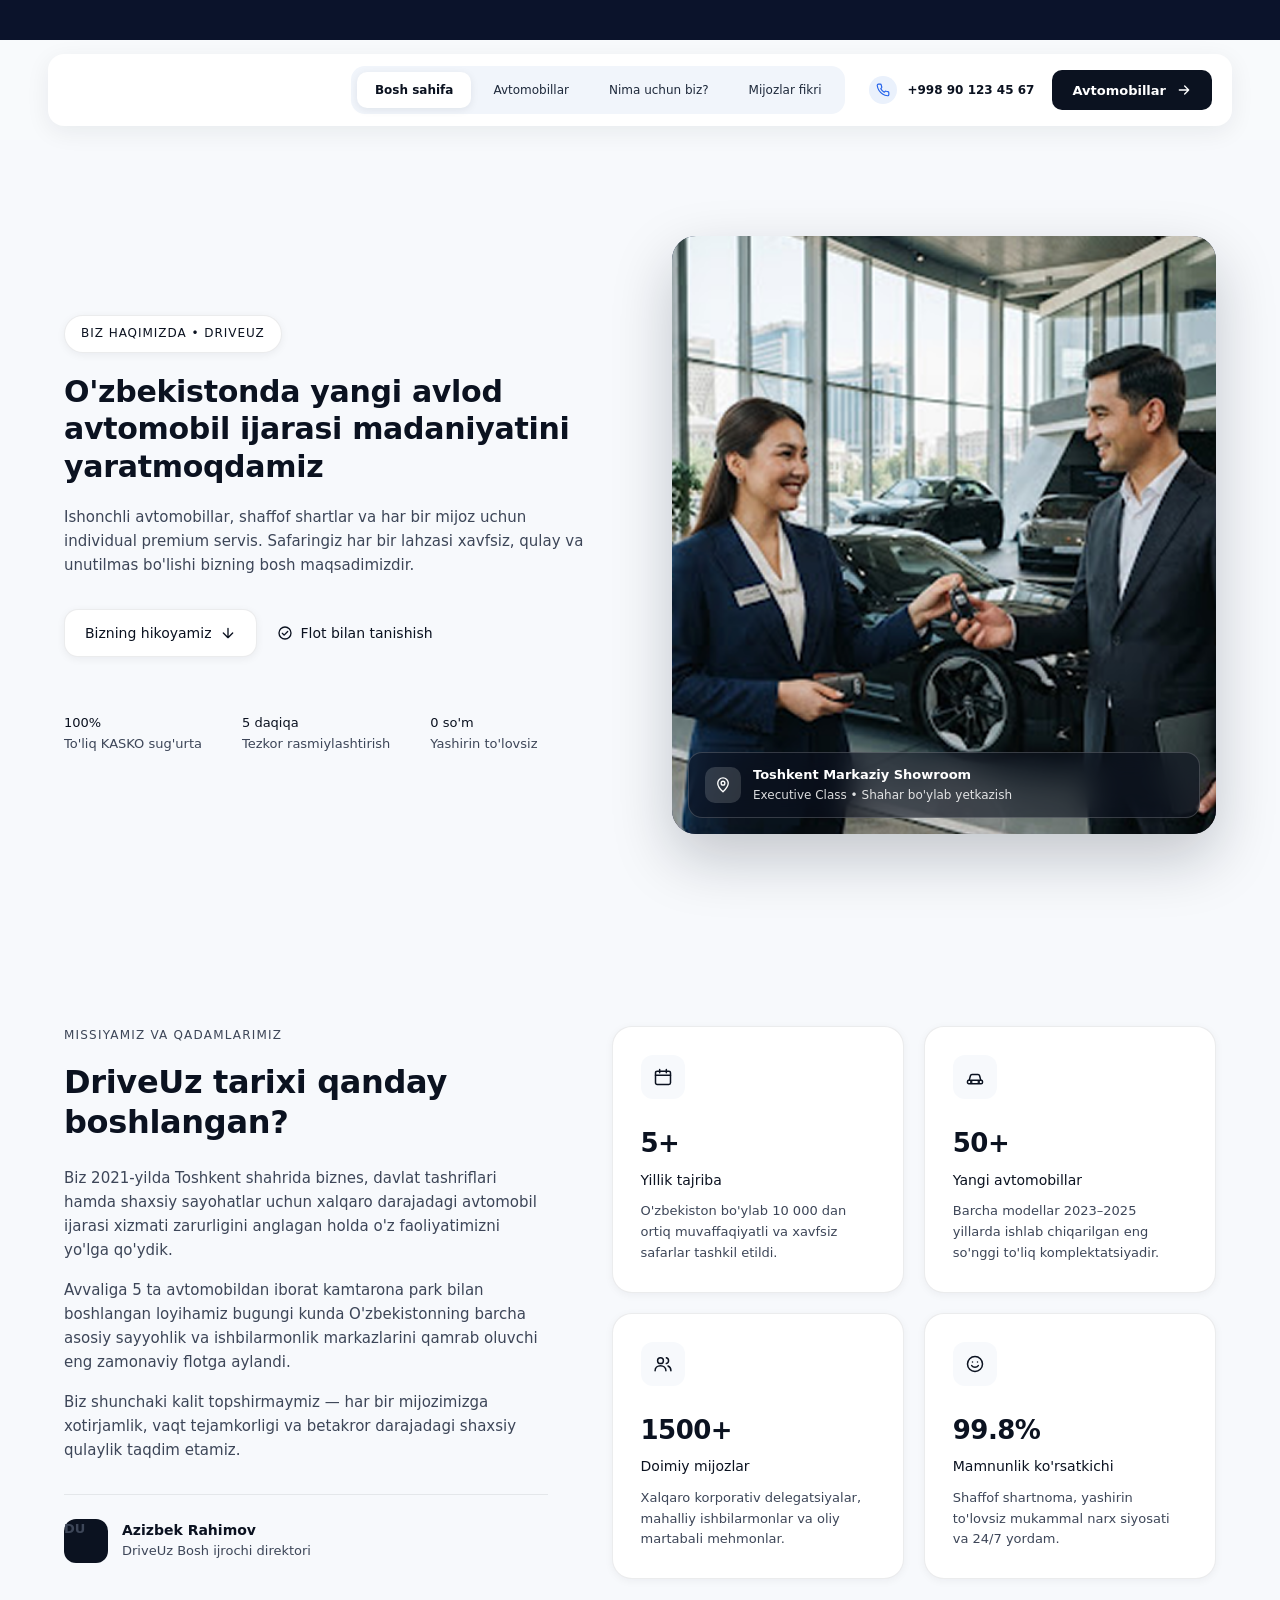
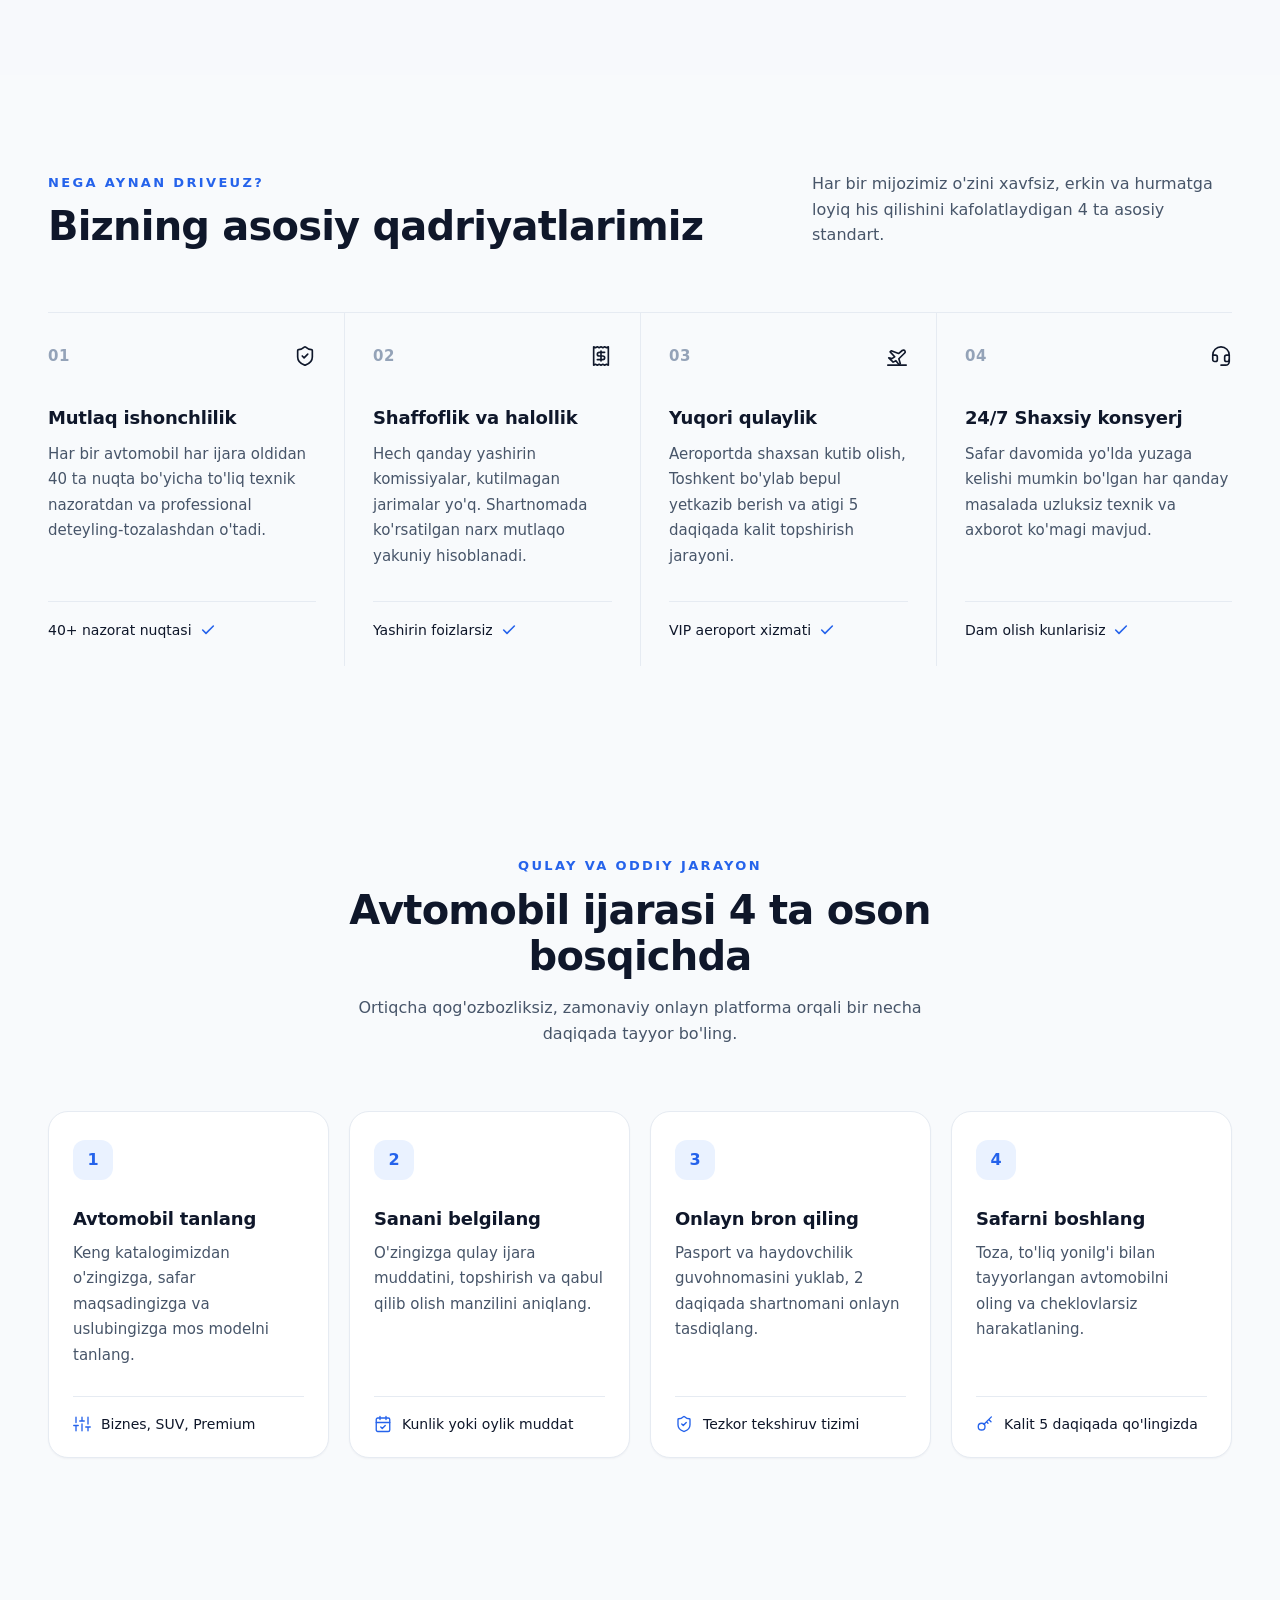
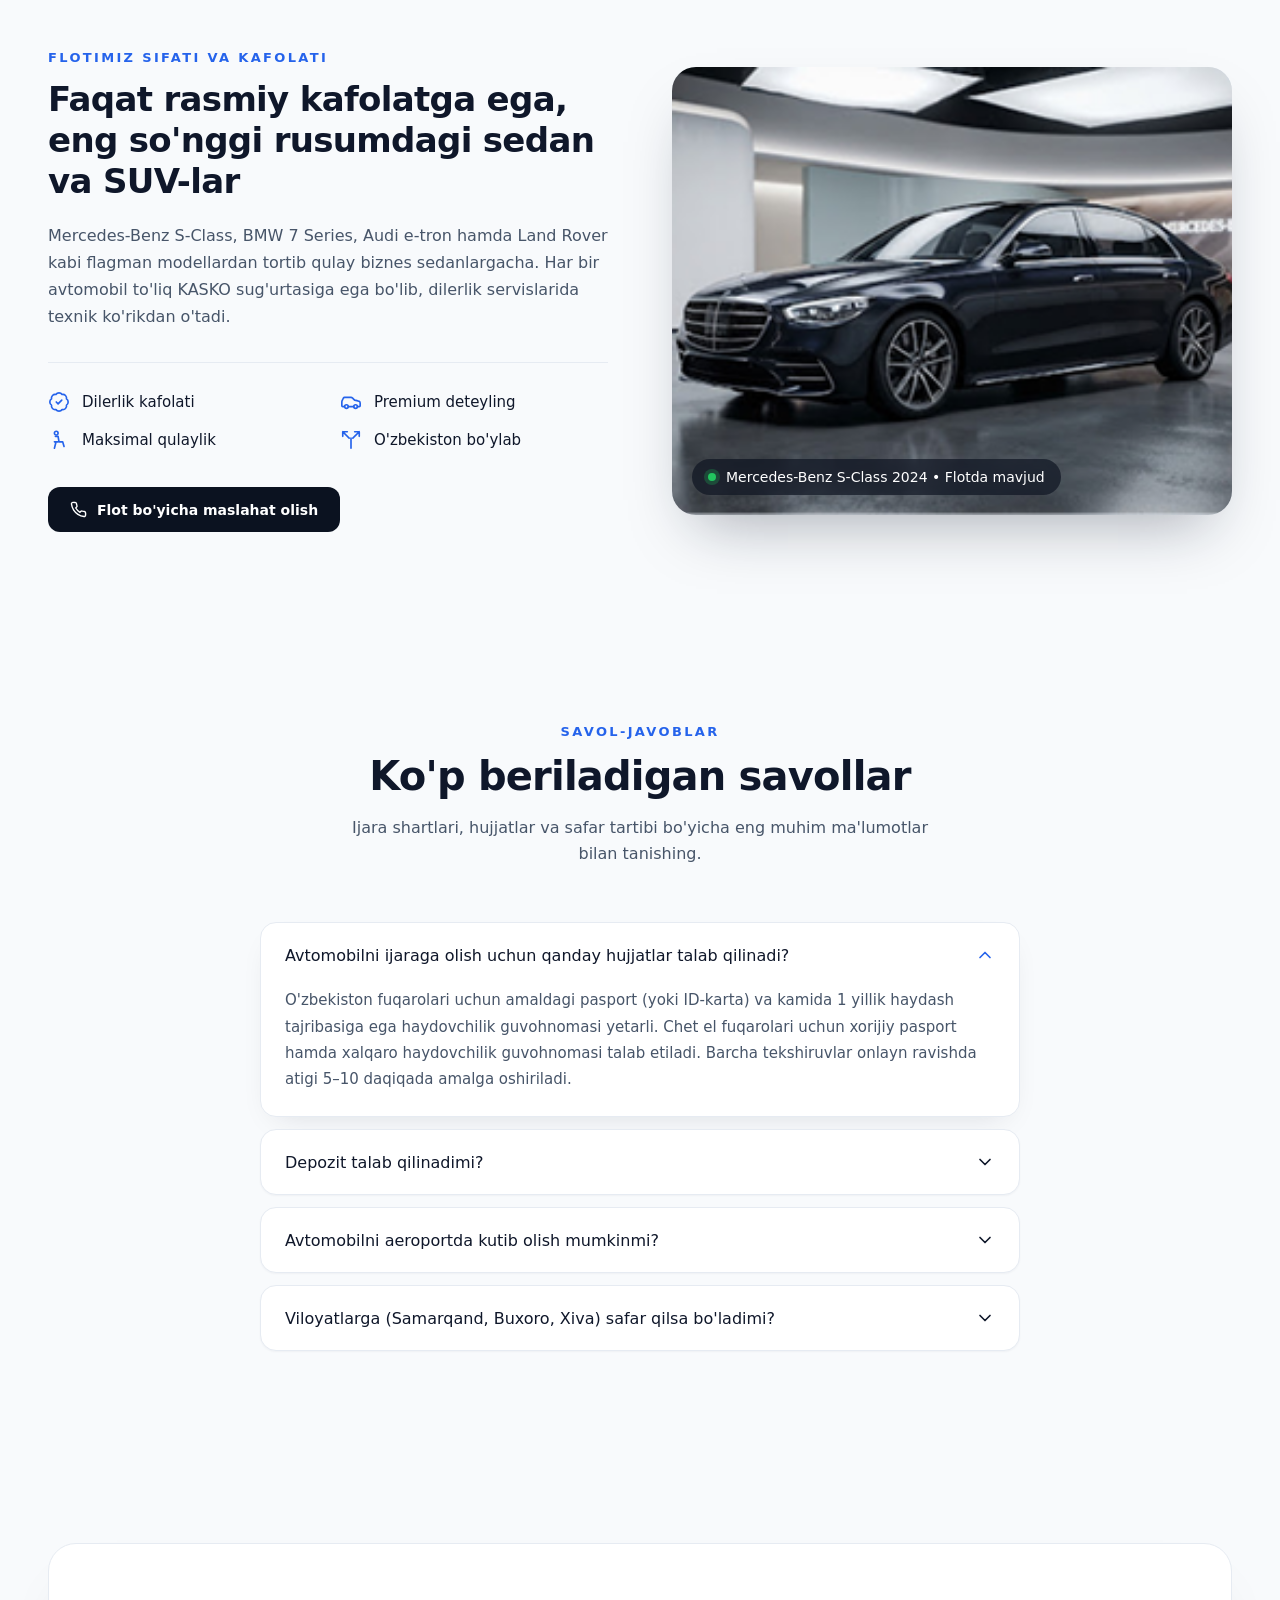
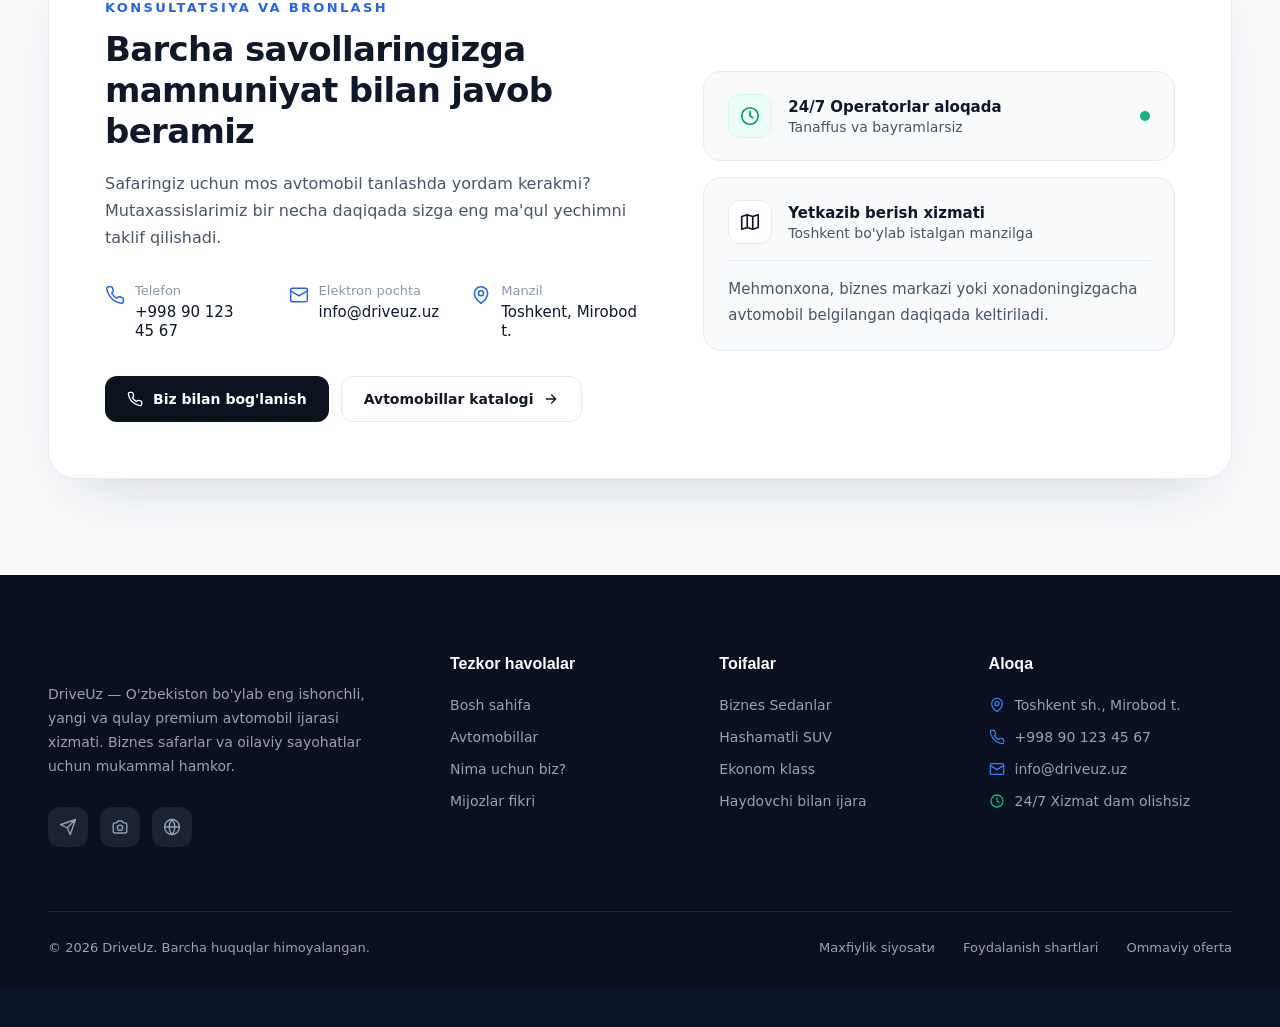
==== contact.html @ 98d08722 "nozimjon" ====
<!DOCTYPE html>
<html lang="en">
<head>
    <meta charset="UTF-8">
    <meta name="viewport" content="width=device-width, initial-scale=1.0">
    <title>Document</title>
    <link rel="stylesheet" href="./style.css">
</head>
<body>
    <header class="cr-nav" id="cr-nav">
  <div class="cr-nav-container">
    <div class="cr-nav-bar">

      <!-- Chap tomon: logotip shu yerga qo'yiladi -->
      <div class="cr-nav-left">
        <!-- <a href="/" class="cr-nav-logo"><img src="logo.svg" alt="Logo"></a> -->
      </div>

      <!-- O'rta: menyu -->
      <nav class="cr-nav-menu" aria-label="Asosiy menyu">
        <a href="./index.html" class="cr-nav-link is-active">Bosh sahifa</a>
        <a href="./catalog.html" class="cr-nav-link">Avtomobillar</a>
        <a href="./contact.html" class="cr-nav-link">Nima uchun biz?</a>
        <a href="#reviews" class="cr-nav-link">Mijozlar fikri</a>
      </nav>

      <!-- O'ng tomon: telefon va tugma -->
      <div class="cr-nav-right">
        <a href="tel:+998901234567" class="cr-nav-phone">
          <span class="cr-nav-phone-icon">
            <svg width="14" height="14" viewBox="0 0 24 24" fill="none" stroke="currentColor" stroke-width="2" stroke-linecap="round" stroke-linejoin="round"><path d="M22 16.9v3a2 2 0 01-2.2 2 19.8 19.8 0 01-8.6-3.1 19.5 19.5 0 01-6-6A19.8 19.8 0 012.1 4.2 2 2 0 014.1 2h3a2 2 0 012 1.7c.1 1 .4 1.9.7 2.8a2 2 0 01-.5 2.1L8.1 9.9a16 16 0 006 6l1.3-1.3a2 2 0 012.1-.4c.9.3 1.8.6 2.8.7a2 2 0 011.7 2z"/></svg>
          </span>
          +998 90 123 45 67
        </a>

        <a href="#cars" class="cr-nav-btn">
          Avtomobillar
          <svg width="16" height="16" viewBox="0 0 24 24" fill="none" stroke="currentColor" stroke-width="2" stroke-linecap="round" stroke-linejoin="round"><path d="M5 12h14M13 6l6 6-6 6"/></svg>
        </a>
      </div>

    </div>
  </div>
</header>

<script>
  document.querySelectorAll('#cr-nav .cr-nav-link').forEach(function (link) {
    link.addEventListener('click', function () {
      document.querySelectorAll('#cr-nav .cr-nav-link').forEach(function (l) { l.classList.remove('is-active'); });
      link.classList.add('is-active');
    });
  });
</script>
<main>
  <section class="du-about" id="about">
  <div class="du-container du-about__inner">

    <div class="du-about__text">
      <span class="du-about__badge">Biz haqimizda • DriveUZ</span>

      <h2 class="du-about__title">
        O'zbekistonda yangi avlod avtomobil ijarasi madaniyatini yaratmoqdamiz
      </h2>

      <p class="du-about__desc">
        Ishonchli avtomobillar, shaffof shartlar va har bir mijoz uchun individual
        premium servis. Safaringiz har bir lahzasi xavfsiz, qulay va unutilmas
        bo'lishi bizning bosh maqsadimizdir.
      </p>

      <div class="du-about__actions">
        <a href="#story" class="du-btn du-btn--light">
          Bizning hikoyamiz
          <svg width="16" height="16" viewBox="0 0 24 24" fill="none" stroke="currentColor" stroke-width="2" stroke-linecap="round" stroke-linejoin="round" aria-hidden="true">
            <path d="M12 5v14M19 12l-7 7-7-7" />
          </svg>
        </a>

        <a href="#fleet" class="du-btn du-btn--link">
          <svg width="16" height="16" viewBox="0 0 24 24" fill="none" stroke="currentColor" stroke-width="2" stroke-linecap="round" stroke-linejoin="round" aria-hidden="true">
            <circle cx="12" cy="12" r="9" />
            <path d="M8 12.5l2.7 2.7L16 9.8" />
          </svg>
          Flot bilan tanishish
        </a>
      </div>

      <div class="du-about__stats">
        <div class="du-stat">
          <strong>100%</strong>
          <span>To'liq KASKO sug'urta</span>
        </div>
        <div class="du-stat">
          <strong>5 daqiqa</strong>
          <span>Tezkor rasmiylashtirish</span>
        </div>
        <div class="du-stat">
          <strong>0 so'm</strong>
          <span>Yashirin to'lovsiz</span>
        </div>
      </div>
    </div>

    <figure class="du-about__media">
      <!-- RASM YO'LINI O'ZINGIZNIKIGA ALMASHTIRING -->
      <img
        src="./DriveUz Toshkentdagi premium avtosaloni va xushmuomala jamoasi.png"
        alt="DriveUZ showroom"
        onerror="this.style.display='none'"
      />

      <figcaption class="du-about__caption">
        <span class="du-about__caption-icon">
          <svg width="18" height="18" viewBox="0 0 24 24" fill="none" stroke="currentColor" stroke-width="1.8" stroke-linecap="round" stroke-linejoin="round" aria-hidden="true">
            <path d="M12 21s7-6.2 7-11.5A7 7 0 0 0 5 9.5C5 14.8 12 21 12 21z" />
            <circle cx="12" cy="9.5" r="2.5" />
          </svg>
        </span>
        <span class="du-about__caption-text">
          <strong>Toshkent Markaziy Showroom</strong>
          <small>Executive Class • Shahar bo'ylab yetkazish</small>
        </span>
      </figcaption>
    </figure>

  </div>
</section>
<section class="du-story" id="story">
  <div class="du-container du-story__inner">

    <!-- Chap: matn -->
    <div class="du-story__text">
      <span class="du-story__label">Missiyamiz va qadamlarimiz</span>

      <h2 class="du-story__title">DriveUz tarixi qanday boshlangan?</h2>

      <p>
        Biz 2021-yilda Toshkent shahrida biznes, davlat tashriflari hamda shaxsiy
        sayohatlar uchun xalqaro darajadagi avtomobil ijarasi xizmati zarurligini
        anglagan holda o'z faoliyatimizni yo'lga qo'ydik.
      </p>

      <p>
        Avvaliga 5 ta avtomobildan iborat kamtarona park bilan boshlangan
        loyihamiz bugungi kunda O'zbekistonning barcha asosiy sayyohlik va
        ishbilarmonlik markazlarini qamrab oluvchi eng zamonaviy flotga aylandi.
      </p>

      <p>
        Biz shunchaki kalit topshirmaymiz — har bir mijozimizga xotirjamlik, vaqt
        tejamkorligi va betakror darajadagi shaxsiy qulaylik taqdim etamiz.
      </p>

      <div class="du-story__author">
        <span class="du-story__logo">DU</span>
        <div>
          <strong>Azizbek Rahimov</strong>
          <span>DriveUz Bosh ijrochi direktori</span>
        </div>
      </div>
    </div>

    <!-- O'ng: kartalar -->
    <div class="du-story__cards">

      <article class="du-card">
        <span class="du-card__icon">
          <svg width="20" height="20" viewBox="0 0 24 24" fill="none" stroke="currentColor" stroke-width="1.8" stroke-linecap="round" stroke-linejoin="round" aria-hidden="true">
            <rect x="3" y="5" width="18" height="16" rx="2" />
            <path d="M3 10h18M8 3v4M16 3v4" />
          </svg>
        </span>
        <strong class="du-card__num">5+</strong>
        <h3 class="du-card__title">Yillik tajriba</h3>
        <p class="du-card__text">
          O'zbekiston bo'ylab 10 000 dan ortiq muvaffaqiyatli va xavfsiz safarlar
          tashkil etildi.
        </p>
      </article>

      <article class="du-card">
        <span class="du-card__icon">
          <svg width="20" height="20" viewBox="0 0 24 24" fill="none" stroke="currentColor" stroke-width="1.8" stroke-linecap="round" stroke-linejoin="round" aria-hidden="true">
            <path d="M5 16l1.5-5.5A2 2 0 0 1 8.4 9h7.2a2 2 0 0 1 1.9 1.5L19 16" />
            <rect x="3" y="16" width="18" height="4" rx="1.5" />
            <circle cx="7.5" cy="18" r=".6" />
            <circle cx="16.5" cy="18" r=".6" />
          </svg>
        </span>
        <strong class="du-card__num">50+</strong>
        <h3 class="du-card__title">Yangi avtomobillar</h3>
        <p class="du-card__text">
          Barcha modellar 2023–2025 yillarda ishlab chiqarilgan eng so'nggi to'liq
          komplektatsiyadir.
        </p>
      </article>

      <article class="du-card">
        <span class="du-card__icon">
          <svg width="20" height="20" viewBox="0 0 24 24" fill="none" stroke="currentColor" stroke-width="1.8" stroke-linecap="round" stroke-linejoin="round" aria-hidden="true">
            <circle cx="9" cy="8" r="3.5" />
            <path d="M2.5 20c0-3.6 2.9-6 6.5-6s6.5 2.4 6.5 6" />
            <path d="M16 4.6a3.5 3.5 0 0 1 0 6.8M18 14.3c2.2.7 3.5 2.6 3.5 5.7" />
          </svg>
        </span>
        <strong class="du-card__num">1500+</strong>
        <h3 class="du-card__title">Doimiy mijozlar</h3>
        <p class="du-card__text">
          Xalqaro korporativ delegatsiyalar, mahalliy ishbilarmonlar va oliy
          martabali mehmonlar.
        </p>
      </article>

      <article class="du-card">
        <span class="du-card__icon">
          <svg width="20" height="20" viewBox="0 0 24 24" fill="none" stroke="currentColor" stroke-width="1.8" stroke-linecap="round" stroke-linejoin="round" aria-hidden="true">
            <circle cx="12" cy="12" r="9" />
            <path d="M8 14s1.5 2 4 2 4-2 4-2M9 9.5h.01M15 9.5h.01" />
          </svg>
        </span>
        <strong class="du-card__num">99.8%</strong>
        <h3 class="du-card__title">Mamnunlik ko'rsatkichi</h3>
        <p class="du-card__text">
          Shaffof shartnoma, yashirin to'lovsiz mukammal narx siyosati va 24/7
          yordam.
        </p>
      </article>

    </div>
  </div>
</section>
<section class="wh" id="why-us">
  <div class="wh__container">

    <div class="wh__head">
      <div class="wh__head-left">
        <span class="wh__eyebrow">NEGA AYNAN DRIVEUZ?</span>
        <h2 class="wh__title">Bizning asosiy qadriyatlarimiz</h2>
      </div>
      <p class="wh__lead">
        Har bir mijozimiz o'zini xavfsiz, erkin va hurmatga loyiq his qilishini kafolatlaydigan 4 ta asosiy standart.
      </p>
    </div>

    <div class="wh__grid">

      <article class="wh-item">
        <div class="wh-item__top">
          <span class="wh-item__num">01</span>
          <svg class="wh-item__icon" viewBox="0 0 24 24" aria-hidden="true">
            <path d="M20 13c0 5-3.5 7.5-7.66 8.95a1 1 0 0 1-.67-.01C7.5 20.5 4 18 4 13V6a1 1 0 0 1 1-1c2 0 4.5-1.2 6.24-2.72a1.17 1.17 0 0 1 1.52 0C14.51 3.81 17 5 19 5a1 1 0 0 1 1 1z"/>
            <path d="m9 12 2 2 4-4"/>
          </svg>
        </div>
        <h3 class="wh-item__title">Mutlaq ishonchlilik</h3>
        <p class="wh-item__text">Har bir avtomobil har ijara oldidan 40 ta nuqta bo'yicha to'liq texnik nazoratdan va professional deteyling-tozalashdan o'tadi.</p>
        <div class="wh-item__foot">
          <span>40+ nazorat nuqtasi</span>
          <svg viewBox="0 0 24 24" aria-hidden="true"><path d="M20 6 9 17l-5-5"/></svg>
        </div>
      </article>

      <article class="wh-item">
        <div class="wh-item__top">
          <span class="wh-item__num">02</span>
          <svg class="wh-item__icon" viewBox="0 0 24 24" aria-hidden="true">
            <path d="M4 2v20l2-1 2 1 2-1 2 1 2-1 2 1 2-1 2 1V2l-2 1-2-1-2 1-2-1-2 1-2-1-2 1Z"/>
            <path d="M16 8h-6a2 2 0 1 0 0 4h4a2 2 0 1 1 0 4H8"/>
            <path d="M12 17.5v-11"/>
          </svg>
        </div>
        <h3 class="wh-item__title">Shaffoflik va halollik</h3>
        <p class="wh-item__text">Hech qanday yashirin komissiyalar, kutilmagan jarimalar yo'q. Shartnomada ko'rsatilgan narx mutlaqo yakuniy hisoblanadi.</p>
        <div class="wh-item__foot">
          <span>Yashirin foizlarsiz</span>
          <svg viewBox="0 0 24 24" aria-hidden="true"><path d="M20 6 9 17l-5-5"/></svg>
        </div>
      </article>

      <article class="wh-item">
        <div class="wh-item__top">
          <span class="wh-item__num">03</span>
          <svg class="wh-item__icon" viewBox="0 0 24 24" aria-hidden="true">
            <path d="M2 22h20"/>
            <path d="m3 14 3.5.8 3-2-5-5.3 1.2-1.2 8 3 4-3.3c1-.8 2.6-.6 3.1.6.4.9.1 1.8-.7 2.4L14 15l1.6 5.3-1.3 1.2-3.5-4.4-3 1.6z"/>
          </svg>
        </div>
        <h3 class="wh-item__title">Yuqori qulaylik</h3>
        <p class="wh-item__text">Aeroportda shaxsan kutib olish, Toshkent bo'ylab bepul yetkazib berish va atigi 5 daqiqada kalit topshirish jarayoni.</p>
        <div class="wh-item__foot">
          <span>VIP aeroport xizmati</span>
          <svg viewBox="0 0 24 24" aria-hidden="true"><path d="M20 6 9 17l-5-5"/></svg>
        </div>
      </article>

      <article class="wh-item">
        <div class="wh-item__top">
          <span class="wh-item__num">04</span>
          <svg class="wh-item__icon" viewBox="0 0 24 24" aria-hidden="true">
            <path d="M3 11h3a2 2 0 0 1 2 2v3a2 2 0 0 1-2 2H5a2 2 0 0 1-2-2v-5Zm0 0a9 9 0 1 1 18 0m0 0v5a2 2 0 0 1-2 2h-1a2 2 0 0 1-2-2v-3a2 2 0 0 1 2-2h3Z"/>
            <path d="M21 16v2a4 4 0 0 1-4 4h-5"/>
          </svg>
        </div>
        <h3 class="wh-item__title">24/7 Shaxsiy konsyerj</h3>
        <p class="wh-item__text">Safar davomida yo'lda yuzaga kelishi mumkin bo'lgan har qanday masalada uzluksiz texnik va axborot ko'magi mavjud.</p>
        <div class="wh-item__foot">
          <span>Dam olish kunlarisiz</span>
          <svg viewBox="0 0 24 24" aria-hidden="true"><path d="M20 6 9 17l-5-5"/></svg>
        </div>
      </article>

    </div>
  </div>
</section>
<section class="hw" id="how-it-works">
  <div class="hw__container">

    <div class="hw__head">
      <span class="hw__eyebrow">QULAY VA ODDIY JARAYON</span>
      <h2 class="hw__title">Avtomobil ijarasi 4 ta oson bosqichda</h2>
      <p class="hw__lead">Ortiqcha qog'ozbozliksiz, zamonaviy onlayn platforma orqali bir necha daqiqada tayyor bo'ling.</p>
    </div>

    <div class="hw__grid">

      <article class="hw-step">
        <span class="hw-step__num">1</span>
        <h3 class="hw-step__title">Avtomobil tanlang</h3>
        <p class="hw-step__text">Keng katalogimizdan o'zingizga, safar maqsadingizga va uslubingizga mos modelni tanlang.</p>
        <div class="hw-step__foot">
          <svg viewBox="0 0 24 24" aria-hidden="true"><path d="M4 21v-7M4 10V3M12 21v-9M12 8V3M20 21v-5M20 12V3M1 14h6M9 8h6M17 16h6"/></svg>
          <span>Biznes, SUV, Premium</span>
        </div>
      </article>

      <article class="hw-step">
        <span class="hw-step__num">2</span>
        <h3 class="hw-step__title">Sanani belgilang</h3>
        <p class="hw-step__text">O'zingizga qulay ijara muddatini, topshirish va qabul qilib olish manzilini aniqlang.</p>
        <div class="hw-step__foot">
          <svg viewBox="0 0 24 24" aria-hidden="true"><rect x="3" y="4" width="18" height="18" rx="2"/><path d="M16 2v4M8 2v4M3 10h18M9 16l2 2 4-4"/></svg>
          <span>Kunlik yoki oylik muddat</span>
        </div>
      </article>

      <article class="hw-step">
        <span class="hw-step__num">3</span>
        <h3 class="hw-step__title">Onlayn bron qiling</h3>
        <p class="hw-step__text">Pasport va haydovchilik guvohnomasini yuklab, 2 daqiqada shartnomani onlayn tasdiqlang.</p>
        <div class="hw-step__foot">
          <svg viewBox="0 0 24 24" aria-hidden="true"><path d="M20 13c0 5-3.5 7.5-7.66 8.95a1 1 0 0 1-.67-.01C7.5 20.5 4 18 4 13V6a1 1 0 0 1 1-1c2 0 4.5-1.2 6.24-2.72a1.17 1.17 0 0 1 1.52 0C14.51 3.81 17 5 19 5a1 1 0 0 1 1 1z"/><path d="m9 12 2 2 4-4"/></svg>
          <span>Tezkor tekshiruv tizimi</span>
        </div>
      </article>

      <article class="hw-step">
        <span class="hw-step__num">4</span>
        <h3 class="hw-step__title">Safarni boshlang</h3>
        <p class="hw-step__text">Toza, to'liq yonilg'i bilan tayyorlangan avtomobilni oling va cheklovlarsiz harakatlaning.</p>
        <div class="hw-step__foot">
          <svg viewBox="0 0 24 24" aria-hidden="true"><circle cx="7.5" cy="15.5" r="4.5"/><path d="m10.7 12.3 9.8-9.8M17 6l3 3M14 9l2 2"/></svg>
          <span>Kalit 5 daqiqada qo'lingizda</span>
        </div>
      </article>

    </div>
  </div>
</section>
<section class="fq" id="fleet-quality">
  <div class="fq__container">

    <div class="fq__content">
      <span class="fq__eyebrow">FLOTIMIZ SIFATI VA KAFOLATI</span>
      <h2 class="fq__title">Faqat rasmiy kafolatga ega, eng so'nggi rusumdagi sedan va SUV-lar</h2>
      <p class="fq__text">
        Mercedes-Benz S-Class, BMW 7 Series, Audi e-tron hamda Land Rover kabi flagman modellardan tortib qulay biznes sedanlargacha. Har bir avtomobil to'liq KASKO sug'urtasiga ega bo'lib, dilerlik servislarida texnik ko'rikdan o'tadi.
      </p>

      <ul class="fq__features">
        <li class="fq__feature">
          <svg viewBox="0 0 24 24" aria-hidden="true"><path d="M3.85 8.62a4 4 0 0 1 4.78-4.77 4 4 0 0 1 6.74 0 4 4 0 0 1 4.78 4.78 4 4 0 0 1 0 6.74 4 4 0 0 1-4.77 4.78 4 4 0 0 1-6.75 0 4 4 0 0 1-4.78-4.77 4 4 0 0 1 0-6.76Z"/><path d="m9 12 2 2 4-4"/></svg>
          <span>Dilerlik kafolati</span>
        </li>
        <li class="fq__feature">
          <svg viewBox="0 0 24 24" aria-hidden="true"><path d="M19 17h2c.6 0 1-.4 1-1v-3c0-.9-.7-1.7-1.5-1.9C18.7 10.6 16 10 16 10s-1.3-1.4-2.2-2.3c-.5-.4-1.1-.7-1.8-.7H5c-.6 0-1.1.4-1.4.9l-1.4 2.9A3.7 3.7 0 0 0 2 12v4c0 .6.4 1 1 1h2"/><circle cx="7" cy="17" r="2"/><path d="M9 17h6"/><circle cx="17" cy="17" r="2"/></svg>
          <span>Premium deteyling</span>
        </li>
        <li class="fq__feature">
          <svg viewBox="0 0 24 24" aria-hidden="true"><circle cx="9" cy="4.5" r="2"/><path d="M8 8h3l1 6h4l1.5 5M7 21l1.5-6M11 14H7"/></svg>
          <span>Maksimal qulaylik</span>
        </li>
        <li class="fq__feature">
          <svg viewBox="0 0 24 24" aria-hidden="true"><path d="M3 3l7 7M21 3l-7 7M12 21V10M3 3h5M3 3v5M21 3h-5M21 3v5"/></svg>
          <span>O'zbekiston bo'ylab</span>
        </li>
      </ul>

      <a href="#" class="fq__btn">
        <svg viewBox="0 0 24 24" aria-hidden="true"><path d="M22 16.9v3a2 2 0 0 1-2.2 2 19.8 19.8 0 0 1-8.6-3.1 19.5 19.5 0 0 1-6-6A19.8 19.8 0 0 1 2.1 4.2 2 2 0 0 1 4.1 2h3a2 2 0 0 1 2 1.7c.1 1 .4 1.9.7 2.8a2 2 0 0 1-.5 2.1L8.1 9.9a16 16 0 0 0 6 6l1.3-1.3a2 2 0 0 1 2.1-.4c.9.3 1.8.6 2.8.7a2 2 0 0 1 1.7 2z"/></svg>
        Flot bo'yicha maslahat olish
      </a>
    </div>

    <figure class="fq__media">
      <img class="fq__img" src="./Mercedes-Benz S-Class qora flagman avtomobil.png" alt="Mercedes-Benz S-Class 2024">
      <figcaption class="fq__caption">
        <span class="fq__dot"></span>
        Mercedes-Benz S-Class 2024 • Flotda mavjud
      </figcaption>
    </figure>

  </div>
</section>
<section class="fa" id="faq">
  <div class="fa__container">

    <div class="fa__head">
      <span class="fa__eyebrow">SAVOL-JAVOBLAR</span>
      <h2 class="fa__title">Ko'p beriladigan savollar</h2>
      <p class="fa__lead">Ijara shartlari, hujjatlar va safar tartibi bo'yicha eng muhim ma'lumotlar bilan tanishing.</p>
    </div>

    <div class="fa__list">

      <div class="fa-item fa-item--open">
        <button class="fa-item__q" aria-expanded="true">
          <span>Avtomobilni ijaraga olish uchun qanday hujjatlar talab qilinadi?</span>
          <svg viewBox="0 0 24 24" aria-hidden="true"><path d="m6 9 6 6 6-6"/></svg>
        </button>
        <div class="fa-item__a">
          <div class="fa-item__a-inner">
            <p>O'zbekiston fuqarolari uchun amaldagi pasport (yoki ID-karta) va kamida 1 yillik haydash tajribasiga ega haydovchilik guvohnomasi yetarli. Chet el fuqarolari uchun xorijiy pasport hamda xalqaro haydovchilik guvohnomasi talab etiladi. Barcha tekshiruvlar onlayn ravishda atigi 5–10 daqiqada amalga oshiriladi.</p>
          </div>
        </div>
      </div>

      <div class="fa-item">
        <button class="fa-item__q" aria-expanded="false">
          <span>Depozit talab qilinadimi?</span>
          <svg viewBox="0 0 24 24" aria-hidden="true"><path d="m6 9 6 6 6-6"/></svg>
        </button>
        <div class="fa-item__a">
          <div class="fa-item__a-inner">
            <p>Ha, xavfsizlik depoziti olinadi. Uning miqdori avtomobil sinfiga bog’liq: biznes sedanlar uchun 1 000 000 so’mdan, premium va SUV modellar uchun 3 000 000 so’mdan boshlanadi. Depozit avtomobilni shikastlanishsiz va to’liq yonilg’i bilan qaytargan kuni to’liq qaytariladi. Xohlasangiz, depozitni naqd pul yoki karta orqali topshirishingiz mumkin.</p>
          </div>
        </div>
      </div>

      <div class="fa-item">
        <button class="fa-item__q" aria-expanded="false">
          <span>Avtomobilni aeroportda kutib olish mumkinmi?</span>
          <svg viewBox="0 0 24 24" aria-hidden="true"><path d="m6 9 6 6 6-6"/></svg>
        </button>
        <div class="fa-item__a">
          <div class="fa-item__a-inner">
            <p>Ha, Toshkent xalqaro aeroportida avtomobilni shaxsan topshirib beramiz. Reysingiz raqamini bron paytida ko’rsating, menejerimiz reys kechiksa ham sizni kutadi. Kalit va hujjatlarni topshirish atigi 5 daqiqa oladi. Toshkent shahri bo’ylab boshqa manzillarga yetkazib berish ham bepul.</p>
          </div>
        </div>
      </div>

      <div class="fa-item">
        <button class="fa-item__q" aria-expanded="false">
          <span>Viloyatlarga (Samarqand, Buxoro, Xiva) safar qilsa bo'ladimi?</span>
          <svg viewBox="0 0 24 24" aria-hidden="true"><path d="m6 9 6 6 6-6"/></svg>
        </button>
        <div class="fa-item__a">
          <div class="fa-item__a-inner">
            <p>Ha, avtomobillarimiz butun O’zbekiston bo’ylab safar qilishi mumkin va masofa bo’yicha cheklov yo’q. Sayohatdan oldin bizni xabardor qilishingizni so’raymiz, shunda yo’nalish bo’yicha maslahat berib, kerak bo’lsa yo’lda texnik yordam tashkil qilamiz. 24/7 konsyerj xizmati yo’lda ham aloqada bo’ladi.</p>
          </div>
        </div>
      </div>

    </div>
  </div>
</section>

<script>
  (function () {
    var items = document.querySelectorAll('#faq .fa-item');
    items.forEach(function (item) {
      item.querySelector('.fa-item__q').addEventListener('click', function () {
        var open = item.classList.contains('fa-item--open');
        // Faqat bittasi ochiq tursin
        items.forEach(function (i) {
          i.classList.remove('fa-item--open');
          i.querySelector('.fa-item__q').setAttribute('aria-expanded', 'false');
        });
        if (!open) {
          item.classList.add('fa-item--open');
          item.querySelector('.fa-item__q').setAttribute('aria-expanded', 'true');
        }
      });
    });
  })();
</script>
<section class="ct" id="contact">
  <div class="ct__container">
    <div class="ct__panel">

      <div class="ct__main">
        <span class="ct__eyebrow">KONSULTATSIYA VA BRONLASH</span>
        <h2 class="ct__title">Barcha savollaringizga mamnuniyat bilan javob beramiz</h2>
        <p class="ct__text">Safaringiz uchun mos avtomobil tanlashda yordam kerakmi? Mutaxassislarimiz bir necha daqiqada sizga eng ma'qul yechimni taklif qilishadi.</p>

        <ul class="ct__info">
          <li class="ct__info-item">
            <svg viewBox="0 0 24 24" aria-hidden="true"><path d="M22 16.9v3a2 2 0 0 1-2.2 2 19.8 19.8 0 0 1-8.6-3.1 19.5 19.5 0 0 1-6-6A19.8 19.8 0 0 1 2.1 4.2 2 2 0 0 1 4.1 2h3a2 2 0 0 1 2 1.7c.1 1 .4 1.9.7 2.8a2 2 0 0 1-.5 2.1L8.1 9.9a16 16 0 0 0 6 6l1.3-1.3a2 2 0 0 1 2.1-.4c.9.3 1.8.6 2.8.7a2 2 0 0 1 1.7 2z"/></svg>
            <div>
              <span class="ct__label">Telefon</span>
              <a href="tel:+998901234567" class="ct__value">+998 90 123 45 67</a>
            </div>
          </li>
          <li class="ct__info-item">
            <svg viewBox="0 0 24 24" aria-hidden="true"><rect x="2" y="4" width="20" height="16" rx="2"/><path d="m22 7-10 6L2 7"/></svg>
            <div>
              <span class="ct__label">Elektron pochta</span>
              <a href="mailto:info@driveuz.uz" class="ct__value">info@driveuz.uz</a>
            </div>
          </li>
          <li class="ct__info-item">
            <svg viewBox="0 0 24 24" aria-hidden="true"><path d="M20 10c0 6-8 12-8 12S4 16 4 10a8 8 0 0 1 16 0z"/><circle cx="12" cy="10" r="3"/></svg>
            <div>
              <span class="ct__label">Manzil</span>
              <span class="ct__value">Toshkent, Mirobod t.</span>
            </div>
          </li>
        </ul>

        <div class="ct__actions">
          <a href="tel:+998901234567" class="ct__btn ct__btn--dark">
            <svg viewBox="0 0 24 24" aria-hidden="true"><path d="M22 16.9v3a2 2 0 0 1-2.2 2 19.8 19.8 0 0 1-8.6-3.1 19.5 19.5 0 0 1-6-6A19.8 19.8 0 0 1 2.1 4.2 2 2 0 0 1 4.1 2h3a2 2 0 0 1 2 1.7c.1 1 .4 1.9.7 2.8a2 2 0 0 1-.5 2.1L8.1 9.9a16 16 0 0 0 6 6l1.3-1.3a2 2 0 0 1 2.1-.4c.9.3 1.8.6 2.8.7a2 2 0 0 1 1.7 2z"/></svg>
            Biz bilan bog'lanish
          </a>
          <a href="#catalog" class="ct__btn ct__btn--light">
            Avtomobillar katalogi
            <svg viewBox="0 0 24 24" aria-hidden="true"><path d="M5 12h14M13 6l6 6-6 6"/></svg>
          </a>
        </div>
      </div>

      <div class="ct__side">

        <div class="ct-card">
          <div class="ct-card__row">
            <span class="ct-card__icon ct-card__icon--green">
              <svg viewBox="0 0 24 24" aria-hidden="true"><circle cx="12" cy="12" r="9"/><path d="M12 7v5l3 2"/></svg>
            </span>
            <div class="ct-card__txt">
              <strong>24/7 Operatorlar aloqada</strong>
              <span>Tanaffus va bayramlarsiz</span>
            </div>
            <span class="ct-card__dot"></span>
          </div>
        </div>

        <div class="ct-card">
          <div class="ct-card__row">
            <span class="ct-card__icon">
              <svg viewBox="0 0 24 24" aria-hidden="true"><path d="M9 4 3 6v14l6-2 6 2 6-2V4l-6 2-6-2zM9 4v14M15 6v14"/></svg>
            </span>
            <div class="ct-card__txt">
              <strong>Yetkazib berish xizmati</strong>
              <span>Toshkent bo'ylab istalgan manzilga</span>
            </div>
          </div>
          <p class="ct-card__desc">Mehmonxona, biznes markazi yoki xonadoningizgacha avtomobil belgilangan daqiqada keltiriladi.</p>
        </div>

      </div>
    </div>
  </div>
</section>
</main>
<footer class="ft" id="footer">
  <div class="ft__container">

    <div class="ft__top">

      <!-- Brend -->
      <div class="ft__brand">
        <a href="#" class="ft__logo" aria-label="DriveUz">
        </a>
        <p class="ft__about">DriveUz — O'zbekiston bo'ylab eng ishonchli, yangi va qulay premium avtomobil ijarasi xizmati. Biznes safarlar va oilaviy sayohatlar uchun mukammal hamkor.</p>
        <div class="ft__social">
          <a href="#" class="ft__social-link" aria-label="Telegram">
            <svg viewBox="0 0 24 24"><path d="M22 2 11 13M22 2l-7 20-4-9-9-4z"/></svg>
          </a>
          <a href="#" class="ft__social-link" aria-label="Instagram">
            <svg viewBox="0 0 24 24"><path d="M14.5 4h-5L7.5 6.5H5a2 2 0 0 0-2 2V18a2 2 0 0 0 2 2h14a2 2 0 0 0 2-2V8.5a2 2 0 0 0-2-2h-2.5z"/><circle cx="12" cy="13" r="3.5"/></svg>
          </a>
          <a href="#" class="ft__social-link" aria-label="Veb-sayt">
            <svg viewBox="0 0 24 24"><circle cx="12" cy="12" r="10"/><path d="M2 12h20M12 2a15 15 0 0 1 0 20M12 2a15 15 0 0 0 0 20"/></svg>
          </a>
        </div>
      </div>

      <!-- Tezkor havolalar -->
      <nav class="ft__col" aria-label="Tezkor havolalar">
        <h4 class="ft__heading">Tezkor havolalar</h4>
        <ul class="ft__list">
          <li><a href="#">Bosh sahifa</a></li>
          <li><a href="#">Avtomobillar</a></li>
          <li><a href="#">Nima uchun biz?</a></li>
          <li><a href="#">Mijozlar fikri</a></li>
        </ul>
      </nav>

      <!-- Toifalar -->
      <nav class="ft__col" aria-label="Toifalar">
        <h4 class="ft__heading">Toifalar</h4>
        <ul class="ft__list">
          <li><a href="#">Biznes Sedanlar</a></li>
          <li><a href="#">Hashamatli SUV</a></li>
          <li><a href="#">Ekonom klass</a></li>
          <li><a href="#">Haydovchi bilan ijara</a></li>
        </ul>
      </nav>

      <!-- Aloqa -->
      <div class="ft__col">
        <h4 class="ft__heading">Aloqa</h4>
        <ul class="ft__list ft__list--contact">
          <li>
            <svg class="ft__ico ft__ico--blue" viewBox="0 0 24 24"><path d="M20 10c0 6-8 12-8 12S4 16 4 10a8 8 0 0 1 16 0z"/><circle cx="12" cy="10" r="3"/></svg>
            <span>Toshkent sh., Mirobod t.</span>
          </li>
          <li>
            <svg class="ft__ico ft__ico--blue" viewBox="0 0 24 24"><path d="M22 16.9v3a2 2 0 0 1-2.2 2 19.8 19.8 0 0 1-8.6-3.1 19.5 19.5 0 0 1-6-6A19.8 19.8 0 0 1 2.1 4.2 2 2 0 0 1 4.1 2h3a2 2 0 0 1 2 1.7c.1 1 .4 1.9.7 2.8a2 2 0 0 1-.5 2.1L8.1 9.9a16 16 0 0 0 6 6l1.3-1.3a2 2 0 0 1 2.1-.4c.9.3 1.8.6 2.8.7a2 2 0 0 1 1.7 2z"/></svg>
            <a href="tel:+998901234567">+998 90 123 45 67</a>
          </li>
          <li>
            <svg class="ft__ico ft__ico--blue" viewBox="0 0 24 24"><rect x="2" y="4" width="20" height="16" rx="2"/><path d="m22 7-10 6L2 7"/></svg>
            <a href="mailto:info@driveuz.uz">info@driveuz.uz</a>
          </li>
          <li>
            <svg class="ft__ico ft__ico--green" viewBox="0 0 24 24"><circle cx="12" cy="12" r="9"/><path d="M12 7v5l3 2"/></svg>
            <span>24/7 Xizmat dam olishsiz</span>
          </li>
        </ul>
      </div>

    </div>

    <div class="ft__bottom">
      <p class="ft__copy">© 2026 DriveUz. Barcha huquqlar himoyalangan.</p>
      <div class="ft__legal">
        <a href="#">Maxfiylik siyosatи</a>
        <a href="#">Foydalanish shartlari</a>
        <a href="#">Ommaviy oferta</a>
      </div>
    </div>

  </div>
</footer>
</body>
</html>
---- style.css ----
/* Umumiy sahifa foni uchun (rasmdagidek qoramtir fon) */
body {
    background-color: #0b132b;
    font-family: 'Segoe UI', Tahoma, Geneva, Verdana, sans-serif;
    margin: 0;
    padding: 40px 0;
}

* {
    margin: 0;
    padding: 0;
    box-sizing: border-box;
}

/* Asosiy header foni va joylashuvi */
.site-header {
    width: 100%;
    display: flex;
    justify-content: center;
    padding: 0 20px;
}

/* 1184px konteyner va asosiy kapsula */
.header-container {
    width: 100%;
    max-width: 1184px;
    background: rgba(220, 224, 230, 0.4);
    /* Rasmdagi shishasimon/och kulrang fon */
    backdrop-filter: blur(10px);
    -webkit-backdrop-filter: blur(10px);
    border-radius: 24px;
    padding: 14px 20px;
    display: flex;
    align-items: center;
    justify-content: space-between;
    box-sizing: border-box;
}

/* Logo uchun joy */
.header-logo {
    width: 120px;
    /* Logotip joyi uchun o'lcham */
}

/* Navigatsiya kapsulasi */
.header-nav-capsule {
    background: rgba(235, 239, 245, 0.75);
    border-radius: 50px;
    padding: 6px;
    display: flex;
    align-items: center;
    gap: 8px;
}

/* Navigatsiya havolalari */
.nav-link {
    text-decoration: none;
    color: #4a5568;
    font-size: 14px;
    font-weight: 500;
    padding: 10px 20px;
    border-radius: 50px;
    transition: all 0.3s ease;
}

/* Faol sahifa tugmasi (oq rangda) */
.nav-link.active {
    background: #ffffff;
    color: #1a202c;
    box-shadow: 0 2px 8px rgba(0, 0, 0, 0.06);
}

.nav-link:hover:not(.active) {
    color: #1a202c;
}

/* O'ng qism (Telefon va tugma) */
.header-right {
    display: flex;
    align-items: center;
    gap: 16px;
}

/* Telefon bloki */
.phone-box {
    display: flex;
    align-items: center;
    gap: 10px;
    text-decoration: none;
    color: #1a202c;
    font-weight: 600;
    font-size: 14px;
}

.phone-icon {
    width: 36px;
    height: 36px;
    background: #ffffff;
    border-radius: 50%;
    display: flex;
    align-items: center;
    justify-content: center;
    color: #4a5568;
    box-shadow: 0 2px 6px rgba(0, 0, 0, 0.05);
}

/* To'q rangdagi oxirgi tugma */
.action-btn {
    background: #0d131f;
    color: #ffffff;
    text-decoration: none;
    font-size: 14px;
    font-weight: 500;
    padding: 12px 22px;
    border-radius: 50px;
    display: flex;
    align-items: center;
    gap: 8px;
    box-shadow: 0 4px 12px rgba(0, 0, 0, 0.15);
    transition: background 0.3s ease;
}

.action-btn:hover {
    background: #1a2233;
}

.action-btn .arrow {
    font-size: 16px;
}

button,
input,
select {
    font: inherit;
}

a {
    text-decoration: none;
    color: inherit;
}

/* ==========================
   MAIN CONTAINER
========================== */

.container {
    position: relative;
    width: calc(100% - 40px);
    max-width: 1184px;
    min-height: 545px;
    margin: 0 auto;
    padding-top: 22px;
    padding-bottom: 20px;
}

/* Background glow */

.container::before {
    content: "";
    position: absolute;
    z-index: -1;
    top: -100px;
    left: 50%;
    width: 100vw;
    height: 550px;
    transform: translateX(-50%);
    background:
        radial-gradient(ellipse at 30% 5%,
            rgba(29, 67, 143, 0.48),
            transparent 55%),
        radial-gradient(ellipse at 75% 30%,
            rgba(25, 49, 91, 0.34),
            transparent 48%),
        linear-gradient(180deg,
            #101d35 0%,
            #080d19 100%);
}

#cr {
    position: relative;
    overflow: hidden;
    width: 100%;
    padding: 40px 0 64px;
    font-family: 'Inter', system-ui, -apple-system, 'Segoe UI', sans-serif;
    font-size: 14px;
    line-height: 1.5;
    color: #ffffff;
    background:
        radial-gradient(900px 500px at 75% 25%, rgba(37, 99, 235, 0.22), transparent 60%),
        radial-gradient(600px 400px at 10% 0%, rgba(30, 64, 175, 0.18), transparent 60%),
        #070b1a;
    -webkit-font-smoothing: antialiased;
}

#cr h1,
#cr h3,
#cr p,
#cr small,
#cr strong {
    margin: 0;
    padding: 0;
    font-family: inherit;
}

#cr a {
    text-decoration: none;
    color: inherit;
}

/* ---------- Container ---------- */
#cr .cr-container {
    width: 100%;
    max-width: 1184px;
    margin: 0 auto;
    padding: 0 16px;
}

/* ---------- Grid ---------- */
#cr .cr-grid {
    display: grid;
    grid-template-columns: minmax(0, 1fr) minmax(0, 1fr);
    gap: 40px;
    align-items: center;
    width: 100%;
}

#cr .cr-content {
    min-width: 0;
}

#cr .cr-visual {
    min-width: 0;
    width: 100%;
}

/* ---------- Badge ---------- */
#cr .cr-badge {
    display: inline-flex;
    align-items: center;
    gap: 8px;
    padding: 6px 14px;
    font-size: 11px;
    font-weight: 600;
    letter-spacing: 0.08em;
    text-transform: uppercase;
    white-space: nowrap;
    color: #cbd5e1;
    background: rgba(255, 255, 255, 0.05);
    border: 1px solid rgba(255, 255, 255, 0.1);
    border-radius: 999px;
}

#cr .cr-badge-dot {
    display: block;
    width: 8px;
    height: 8px;
    border-radius: 50%;
    background: #10b981;
    box-shadow: 0 0 8px #10b981;
}

/* ---------- Title ---------- */
#cr .cr-title {
    margin: 20px 0 18px;
    font-size: 44px;
    line-height: 1.15;
    font-weight: 700;
    letter-spacing: -0.02em;
    color: #ffffff;
}

#cr .cr-accent {
    color: #60a5fa;
}

#cr .cr-text {
    max-width: 440px;
    font-size: 14px;
    line-height: 1.65;
    color: #a8b3cf;
}

/* ---------- Buttons ---------- */
#cr .cr-actions {
    display: flex;
    flex-wrap: wrap;
    gap: 12px;
    margin-top: 28px;
}

#cr .cr-btn {
    display: inline-flex;
    align-items: center;
    justify-content: center;
    gap: 8px;
    height: 40px;
    padding: 0 20px;
    font-family: inherit;
    font-size: 13px;
    font-weight: 600;
    line-height: 1;
    white-space: nowrap;
    border-radius: 8px;
    border: 1px solid transparent;
    cursor: pointer;
    transition: transform .15s, background .2s;
}

#cr .cr-btn:hover {
    transform: translateY(-1px);
}

#cr .cr-btn-primary {
    background: #2563eb;
    color: #ffffff;
}

#cr .cr-btn-primary:hover {
    background: #1d4fd8;
}

#cr .cr-btn-ghost {
    background: rgba(255, 255, 255, 0.07);
    border-color: rgba(255, 255, 255, 0.12);
    color: #ffffff;
}

#cr .cr-btn-ghost:hover {
    background: rgba(255, 255, 255, 0.12);
}

/* ---------- Features ---------- */
#cr .cr-features {
    display: flex;
    flex-wrap: wrap;
    gap: 28px;
    max-width: 390px;
    margin-top: 28px;
    padding-top: 20px;
    border-top: 1px solid rgba(255, 255, 255, 0.08);
}

#cr .cr-feature {
    display: flex;
    align-items: center;
    gap: 10px;
    font-size: 11px;
    color: #cbd5e1;
    white-space: nowrap;
}

#cr .cr-feature-icon {
    display: grid;
    place-items: center;
    width: 28px;
    height: 28px;
    border-radius: 8px;
}

#cr .cr-green {
    background: rgba(16, 185, 129, 0.15);
    color: #10b981;
}

#cr .cr-blue {
    background: rgba(37, 99, 235, 0.2);
    color: #60a5fa;
}

/* ---------- Car card ---------- */
#cr .cr-car {
    position: relative;
    width: 100%;
    height: 330px;
    padding: 8px;
    border-radius: 28px;
    background: rgba(255, 255, 255, 0.04);
    border: 1px solid rgba(255, 255, 255, 0.12);
    box-shadow: 0 30px 80px rgba(0, 0, 0, 0.45);
}

#cr .cr-car-img {
    width: 100%;
    height: 100%;
    border-radius: 22px;
    background: linear-gradient(160deg, #0d1426, #0a1020);
    overflow: hidden;
}

#cr .cr-car-img img {
    display: block;
    width: 100%;
    height: 100%;
    object-fit: cover;
}

#cr .cr-car-tags {
    position: absolute;
    top: 20px;
    left: 20px;
    display: flex;
    gap: 6px;
}

#cr .cr-tag {
    display: inline-flex;
    align-items: center;
    gap: 4px;
    padding: 4px 10px;
    font-size: 10px;
    font-weight: 600;
    letter-spacing: 0.04em;
    white-space: nowrap;
    color: #ffffff;
    border-radius: 999px;
}

#cr .cr-tag-dark {
    background: rgba(10, 14, 30, 0.85);
    border: 1px solid rgba(255, 255, 255, 0.12);
}

#cr .cr-tag-green {
    background: #10b981;
}

#cr .cr-star {
    color: #facc15;
}

#cr .cr-car-info {
    position: absolute;
    left: 20px;
    right: 20px;
    bottom: 20px;
    display: flex;
    justify-content: space-between;
    align-items: center;
    gap: 12px;
    padding: 12px 14px;
    background: rgba(10, 14, 30, 0.88);
    backdrop-filter: blur(8px);
    border: 1px solid rgba(255, 255, 255, 0.1);
    border-radius: 10px;
}

#cr .cr-car-name {
    min-width: 0;
}

#cr .cr-car-name h3 {
    font-size: 13px;
    font-weight: 600;
    color: #ffffff;
}

#cr .cr-car-name p {
    margin-top: 2px;
    font-size: 10px;
    color: #a8b3cf;
}

#cr .cr-car-price {
    text-align: right;
    flex-shrink: 0;
}

#cr .cr-car-price small {
    display: block;
    font-size: 9px;
    font-weight: 600;
    letter-spacing: 0.06em;
    color: #60a5fa;
}

#cr .cr-car-price strong {
    font-size: 15px;
    font-weight: 700;
    color: #ffffff;
    white-space: nowrap;
}

#cr .cr-car-price strong span {
    font-size: 10px;
    font-weight: 400;
    color: #a8b3cf;
}

/* ---------- Search bar ---------- */
#cr .cr-search {
    display: flex;
    align-items: center;
    gap: 12px;
    width: 100%;
    margin: 60px 0 0;
    padding: 18px 20px;
    background: #ffffff;
    border-radius: 18px;
    box-shadow: 0 20px 60px rgba(0, 0, 0, 0.35);
}

#cr .cr-field {
    flex: 1 1 0;
    min-width: 0;
    display: flex;
    flex-direction: column;
    gap: 6px;
    margin: 0;
    padding: 8px 10px 10px;
    background: #f8fafc;
    border: 1px solid #eef1f6;
    border-radius: 10px;
}

#cr .cr-field-label {
    display: flex;
    align-items: center;
    gap: 6px;
    font-size: 9px;
    font-weight: 700;
    letter-spacing: 0.06em;
    text-transform: uppercase;
    white-space: nowrap;
    color: #475569;
}

#cr .cr-field-label svg {
    color: #2563eb;
    flex-shrink: 0;
}

#cr .cr-field select,
#cr .cr-field input {
    display: block;
    width: 100%;
    height: 28px;
    margin: 0;
    padding: 0 8px;
    font-family: inherit;
    font-size: 12px;
    font-weight: 500;
    color: #0f172a;
    background: #ffffff;
    border: 1px solid #cbd5e1;
    border-radius: 4px;
    outline: none;
}

#cr .cr-field select:focus,
#cr .cr-field input:focus {
    border-color: #2563eb;
}

#cr .cr-search-btn {
    flex-shrink: 0;
    display: inline-flex;
    align-items: center;
    justify-content: center;
    gap: 8px;
    height: 40px;
    margin: 0;
    padding: 0 24px;
    font-family: inherit;
    font-size: 13px;
    font-weight: 600;
    line-height: 1;
    color: #ffffff;
    background: #2563eb;
    border: 0;
    border-radius: 10px;
    cursor: pointer;
    box-shadow: 0 8px 20px rgba(37, 99, 235, 0.35);
    transition: background .2s, transform .15s;
}

#cr .cr-search-btn span {
    color: #ffffff;
}

#cr .cr-search-btn:hover {
    background: #1d4fd8;
    transform: translateY(-1px);
}

/* ---------- Responsive ---------- */
@media (max-width: 900px) {
    #cr .cr-grid {
        grid-template-columns: minmax(0, 1fr);
    }

    #cr .cr-title {
        font-size: 36px;
    }

    #cr .cr-search {
        flex-wrap: wrap;
    }

    #cr .cr-field {
        flex: 1 1 calc(50% - 12px);
    }

    #cr .cr-search-btn {
        width: 100%;
    }
}

@media (max-width: 560px) {
    #cr .cr-title {
        font-size: 30px;
    }

    #cr .cr-field {
        flex: 1 1 100%;
    }

    #cr .cr-car {
        height: 260px;
    }

    #cr .cr-badge {
        white-space: normal;
    }
}

#cr-stats,
#cr-stats *,
#cr-stats *::before,
#cr-stats *::after {
    box-sizing: border-box;
}

#cr-stats {
    width: 100%;
    padding: 48px 0;
    font-family: 'Inter', system-ui, -apple-system, 'Segoe UI', sans-serif;
    background: #ffffff;
    color: #0b1220;
}

#cr-stats .cr-stats-container {
    width: 100%;
    max-width: 1184px;
    margin: 0 auto;
    padding: 0 16px;
}

#cr-stats .cr-stats-grid {
    display: grid;
    grid-template-columns: repeat(4, minmax(0, 1fr));
    align-items: center;
}

#cr-stats .cr-stat {
    position: relative;
    display: flex;
    flex-direction: column;
    align-items: center;
    gap: 6px;
    padding: 8px 16px;
    text-align: center;
}

/* Ustunlar orasidagi vertikal chiziq */
#cr-stats .cr-stat+.cr-stat::before {
    content: "";
    position: absolute;
    left: 0;
    top: 50%;
    width: 1px;
    height: 72px;
    transform: translateY(-50%);
    background: #e5e9f0;
}

#cr-stats .cr-stat-num {
    display: block;
    margin: 0;
    font-size: 40px;
    line-height: 1.1;
    font-weight: 700;
    letter-spacing: -0.02em;
    color: #0b1220;
}

#cr-stats .cr-stat-accent {
    color: #2563eb;
}

#cr-stats .cr-stat-label {
    display: block;
    font-size: 12px;
    line-height: 1.4;
    font-weight: 500;
    color: #5b6b86;
}

/* ---------- Responsive ---------- */
@media (max-width: 768px) {
    #cr-stats .cr-stats-grid {
        grid-template-columns: repeat(2, minmax(0, 1fr));
        row-gap: 24px;
    }

    #cr-stats .cr-stat+.cr-stat::before {
        display: none;
    }

    #cr-stats .cr-stat:nth-child(even)::before {
        display: block;
        height: 56px;
    }

    #cr-stats .cr-stat-num {
        font-size: 32px;
    }
}

.search-section {
    margin-top: 12px;
    padding: 12px;
    border-radius: 15px;
}

.search-form {
    grid-template-columns: 1fr;
    gap: 9px;
    padding: 9px;
}

.form-field {
    min-height: 65px;
    padding: 9px 11px;
}

.form-field label {
    font-size: 9px;
}

.form-field input,
.form-field select {
    height: 29px;
    font-size: 12px;
}

.search-button {
    min-height: 47px;
    font-size: 13px;
}

.bottom-label {
    display: none;
}

.popular-section {
    min-height: 610px;
    padding: 80px 0 60px;
    background: #f6f9fc;
}

/* HEADING + FILTERS */

.popular-heading {
    display: flex;
    align-items: flex-end;
    justify-content: space-between;
    gap: 24px;
    margin-bottom: 34px;
}

.heading-content {
    min-width: 0;
}

.section-badge {
    display: inline-flex;
    align-items: center;
    gap: 6px;
    min-height: 20px;
    padding: 4px 10px;
    margin-bottom: 8px;
    border: 1px solid #dce9ff;
    border-radius: 20px;
    background: #eff6ff;
    color: #2864f0;
    font-size: 9px;
    font-weight: 800;
    letter-spacing: 0.3px;
}

.section-badge span {
    font-size: 12px;
}

.popular-heading h2 {
    margin: 0 0 7px;
    color: #111827;
    font-size: 30px;
    font-weight: 800;
    line-height: 1.2;
    letter-spacing: -1.1px;
}

.popular-heading p {
    max-width: 460px;
    margin: 0;
    color: #536783;
    font-size: 12px;
    line-height: 1.6;
}
/* ===== Mashhur avtomobillar (prefiks: pc) ===== */

.pc {
  --pc-bg: #f6f8fc;
  --pc-ink: #0f172a;
  --pc-muted: #64748b;
  --pc-line: #eef1f6;
  --pc-blue: #2563eb;
  --pc-green: #059669;

  font-family: 'Space Grotesk', system-ui, sans-serif;
  background: var(--pc-bg);
  color: var(--pc-ink);
  padding: 80px 0;
}
.pc *, .pc *::before, .pc *::after {
  box-sizing: border-box;
  margin: 0;
  padding: 0;
}

/* Container 1184px */
.pc__container {
  width: 100%;
  max-width: 1184px;
  margin: 0 auto;
  padding: 0 16px;
}
@media (min-width: 1216px) { .pc__container { padding: 0; } }

/* Sarlavha qismi */
.pc__head {
  display: flex;
  justify-content: space-between;
  align-items: flex-end;
  gap: 24px;
  flex-wrap: wrap;
  margin-bottom: 40px;
}
.pc__eyebrow {
  display: inline-block;
  padding: 6px 12px;
  background: #eaf2ff;
  border: 1px solid #d6e6ff;
  color: var(--pc-blue);
  border-radius: 999px;
  font-size: 11px;
  font-weight: 700;
  letter-spacing: .04em;
  margin-bottom: 14px;
}
.pc__title { font-size: 40px; line-height: 1.1; font-weight: 700; letter-spacing: -0.02em; }
.pc__sub { margin-top: 12px; max-width: 440px; color: #334155; font-size: 15px; line-height: 1.55; }

/* Tablar */
.pc__tabs {
  display: inline-flex;
  padding: 4px;
  gap: 2px;
  background: #e9eef6;
  border: 1px solid #dfe6f1;
  border-radius: 12px;
}
.pc__tab {
  border: 0;
  background: transparent;
  cursor: pointer;
  font: inherit;
  font-size: 13px;
  font-weight: 600;
  color: #475569;
  padding: 9px 16px;
  border-radius: 9px;
  transition: .2s;
}
.pc__tab--active { background: #fff; color: var(--pc-ink); box-shadow: 0 1px 3px rgba(15,23,42,.12); }

/* Grid */
.pc__grid {
  display: grid;
  grid-template-columns: repeat(3, 1fr);
  gap: 20px;
}
@media (max-width: 1024px) { .pc__grid { grid-template-columns: repeat(2, 1fr); } }
@media (max-width: 680px)  {
  .pc__grid { grid-template-columns: 1fr; }
  .pc__title { font-size: 32px; }
}

/* Kartochka */
.pc-card {
  background: #fff;
  border: 1px solid var(--pc-line);
  border-radius: 20px;
  padding: 12px 12px 20px;
  box-shadow: 0 1px 2px rgba(15,23,42,.04);
  transition: transform .25s, box-shadow .25s;
}
.pc-card:hover { transform: translateY(-4px); box-shadow: 0 18px 40px -16px rgba(15,23,42,.18); }
.pc-card--hidden { display: none; }

/* Rasm */
.pc-card__media {
  position: relative;
  aspect-ratio: 16 / 10;
  border-radius: 14px;
  overflow: hidden;
  background: #eef2f8;
}
.pc-card__img { width: 100%; height: 100%; object-fit: cover; display: block; transition: transform .5s; }
.pc-card:hover .pc-card__img { transform: scale(1.05); }

.pc-card__badge {
  position: absolute;
  top: 12px;
  left: 12px;
  padding: 4px 9px;
  border-radius: 6px;
  font-size: 10px;
  font-weight: 700;
  letter-spacing: .05em;
  color: #fff;
}
.pc-card__badge--dark  { background: #0b1220; }
.pc-card__badge--blue  { background: var(--pc-blue); }
.pc-card__badge--green { background: var(--pc-green); }

.pc-card__fav {
  position: absolute;
  top: 10px;
  right: 10px;
  width: 32px;
  height: 32px;
  border-radius: 50%;
  border: 0;
  background: #fff;
  cursor: pointer;
  font-size: 16px;
  line-height: 1;
  box-shadow: 0 2px 6px rgba(15,23,42,.12);
}
.pc-card__fav--on { color: #ef4444; }

/* Matn */
.pc-card__body { padding: 22px 12px 0; }
.pc-card__name { font-size: 20px; font-weight: 700; letter-spacing: -0.01em; }
.pc-card__type { margin-top: 6px; font-size: 11px; font-weight: 500; letter-spacing: .04em; color: #8a97ad; }

/* Xususiyatlar */
.pc-card__specs {
  margin-top: 18px;
  display: grid;
  grid-template-columns: repeat(3, 1fr);
  background: #f5f7fb;
  border-radius: 12px;
  padding: 14px 0;
}
.pc-card__spec { text-align: center; padding: 0 6px; }
.pc-card__spec + .pc-card__spec { border-left: 1px solid #e3e8f0; }
.pc-card__spec b { font-size: 12px; font-weight: 700; }

/* Narx va tugma */
.pc-card__foot {
  margin-top: 20px;
  padding-top: 18px;
  border-top: 1px solid var(--pc-line);
  display: flex;
  justify-content: space-between;
  align-items: flex-end;
}
.pc-card__price small { display: block; font-size: 11px; color: #8a97ad; margin-bottom: 4px; }
.pc-card__price strong { font-size: 24px; font-weight: 700; letter-spacing: -0.01em; }
.pc-card__price strong span { font-size: 12px; font-weight: 500; color: var(--pc-muted); margin-left: 3px; }

.pc-card__btn {
  display: inline-block;
  background: #0b1220;
  color: #fff;
  text-decoration: none;
  font-size: 12px;
  font-weight: 600;
  padding: 12px 18px;
  border-radius: 10px;
  transition: .2s;
}
.pc-card__btn:hover { background: var(--pc-blue); }
/* Konteyner va umumiy uslublar */
.advantages-section {
    padding: 60px 20px;
    background-color: #ffffff;
    font-family: 'Inter', sans-serif;
}

.container {
    max-width: 1184px;
    margin: 0 auto;
    display: grid;
    grid-template-columns: 460px 1fr;
    gap: 60px;
    align-items: center;
}

/* Chap tomon (Qora karta) */
.advantages-left {
    width: 100%;
}

.image-card {
    background-color: #0d111a;
    border-radius: 24px;
    padding: 24px;
    position: relative;
    box-shadow: 0 20px 40px rgba(0, 0, 0, 0.12);
    display: flex;
    flex-direction: column;
    gap: 20px;
}

.badge-top {
    display: inline-flex;
    align-items: center;
    gap: 8px;
    background: rgba(255, 255, 255, 0.08);
    color: #ffffff;
    padding: 8px 16px;
    border-radius: 30px;
    font-size: 13px;
    font-weight: 500;
    width: fit-content;
    border: 1px solid rgba(255, 255, 255, 0.1);
}

.badge-top svg {
    stroke: #10b981;
}

.car-image-wrapper {
    width: 100%;
    height: 280px;
    border-radius: 16px;
    overflow: hidden;
}

.car-image {
    width: 100%;
    height: 100%;
    object-fit: cover;
}

.badge-bottom {
    background-color: #f3f4f6;
    border-radius: 16px;
    padding: 16px 20px;
    display: flex;
    align-items: center;
    gap: 16px;
}

.shield-icon {
    background-color: #e0e7ff;
    padding: 10px;
    border-radius: 12px;
    display: flex;
    align-items: center;
    justify-content: center;
}

.badge-bottom h4 {
    font-size: 15px;
    font-weight: 700;
    color: #111827;
    margin: 0 0 4px 0;
}

.badge-bottom p {
    font-size: 12px;
    color: #4b5563;
    margin: 0;
}

/* O'ng tomon (Matnlar va kartalar) */
.subtitle-badge {
    display: inline-block;
    background-color: #e0e7ff;
    color: #2563eb;
    padding: 6px 12px;
    border-radius: 20px;
    font-size: 12px;
    font-weight: 700;
    letter-spacing: 0.5px;
    margin-bottom: 16px;
}

.section-title {
    font-size: 38px;
    font-weight: 800;
    color: #111827;
    margin: 0 0 12px 0;
    line-height: 1.2;
}

.section-desc {
    font-size: 16px;
    color: #4b5563;
    margin: 0 0 32px 0;
    line-height: 1.5;
}

/* Grid kartalar */
.cards-grid {
    display: grid;
    grid-template-columns: repeat(2, 1fr);
    gap: 20px;
}

.advantage-card {
    background-color: #f8fafc;
    border: 1px solid #f1f5f9;
    border-radius: 20px;
    padding: 24px;
    transition: all 0.3s ease;
}

.advantage-card:hover {
    background-color: #ffffff;
    box-shadow: 0 10px 30px rgba(0, 0, 0, 0.05);
    border-color: #e2e8f0;
}

.card-number {
    font-size: 20px;
    font-weight: 700;
    color: #2563eb;
    display: block;
    margin-bottom: 12px;
}

.card-title {
    font-size: 18px;
    font-weight: 700;
    color: #111827;
    margin: 0 0 8px 0;
}

.card-text {
    font-size: 14px;
    color: #6b7280;
    margin: 0;
    line-height: 1.5;
}

/* Responsiv dizayn (Mobil qurilmalar uchun) */
@media (max-width: 1024px) {
    .container {
        grid-template-columns: 1fr;
        gap: 40px;
    }

    .advantages-left {
        max-width: 480px;
        margin: 0 auto;
    }
}

@media (max-width: 640px) {
    .cards-grid {
        grid-template-columns: 1fr;
    }

    .section-title {
        font-size: 28px;
    }
}

/* Bo'lim asosiy uslublari */
.testimonials-section {
    padding: 80px 20px;
    background-color: #fbfbfc;
    /* Tasvirdagi oq/och fon */
    font-family: 'Inter', sans-serif;
}

/* 1184px Konteyner */
.container {
    max-width: 1184px;
    margin: 0 auto;
}

/* Sarlavha qismi */
.testimonials-header {
    text-align: center;
    margin-bottom: 50px;
}

.subtitle-badge {
    display: inline-block;
    background-color: #e0e7ff;
    color: #2563eb;
    padding: 6px 14px;
    border-radius: 20px;
    font-size: 12px;
    font-weight: 700;
    letter-spacing: 0.5px;
    margin-bottom: 14px;
}

.section-title {
    font-size: 38px;
    font-weight: 800;
    color: #111827;
    margin: 0 0 16px 0;
    line-height: 1.2;
}

/* Reyting bloki */
.rating-wrapper {
    display: flex;
    align-items: center;
    justify-content: center;
    gap: 10px;
}

.stars {
    color: #fbbf24;
    /* Oltin rang yulduzlar */
    font-size: 18px;
    letter-spacing: 2px;
}

.stars.small {
    font-size: 15px;
    margin-bottom: 16px;
}

.rating-text {
    font-size: 14px;
    font-weight: 600;
    color: #374151;
}

/* Kartalar gridi (3 ta ustun) */
.testimonials-grid {
    display: grid;
    grid-template-columns: repeat(3, 1fr);
    gap: 24px;
}

/* Har bir sharh kartasi */
.testimonial-card {
    background-color: #ffffff;
    border: 1px solid #f1f5f9;
    border-radius: 24px;
    padding: 32px;
    box-shadow: 0 10px 30px rgba(0, 0, 0, 0.03);
    display: flex;
    flex-direction: column;
    justify-content: space-between;
    transition: transform 0.3s ease, box-shadow 0.3s ease;
}

.testimonial-card:hover {
    transform: translateY(-4px);
    box-shadow: 0 15px 35px rgba(0, 0, 0, 0.06);
}

.testimonial-text {
    font-size: 15px;
    line-height: 1.6;
    color: #4b5563;
    font-style: italic;
    margin: 0 0 24px 0;
    flex-grow: 1;
}

/* Mijoz ma'lumotlari va avatar */
.client-info {
    display: flex;
    align-items: center;
    gap: 14px;
    border-top: 1px solid #f3f4f6;
    padding-top: 20px;
}

.client-avatar {
    width: 44px;
    height: 44px;
    border-radius: 50%;
    display: flex;
    align-items: center;
    justify-content: center;
    font-size: 14px;
    font-weight: 700;
    color: #2563eb;
    background-color: #eff6ff;
    flex-shrink: 0;
}

.client-details h4 {
    font-size: 15px;
    font-weight: 700;
    color: #111827;
    margin: 0 0 3px 0;
}

.client-details p {
    font-size: 13px;
    color: #6b7280;
    margin: 0;
}

/* Responsiv dizayn (Planshet va Mobillar uchun) */
@media (max-width: 1024px) {
    .testimonials-grid {
        grid-template-columns: repeat(2, 1fr);
    }
}

@media (max-width: 768px) {
    .testimonials-grid {
        grid-template-columns: 1fr;
    }

    .section-title {
        font-size: 28px;
    }
}

#cr-cta,
#cr-cta *,
#cr-cta *::before,
#cr-cta *::after {
    box-sizing: border-box;
}

#cr-cta {
    width: 100%;
    padding: 16px 0;
    font-family: 'Inter', system-ui, -apple-system, 'Segoe UI', sans-serif;
    background: #f8fafc;
}

#cr-cta .cr-cta-container {
    width: 100%;
    max-width: 1184px;
    margin: 0 auto;
    padding: 0 16px;
}

/* ---------- Qora karta ---------- */
#cr-cta .cr-cta-box {
    position: relative;
    overflow: hidden;
    padding: 56px 52px 60px;
    border-radius: 20px;
    color: #ffffff;
    background:
        radial-gradient(520px 320px at 8% 0%, rgba(20, 110, 140, 0.35), transparent 65%),
        radial-gradient(560px 380px at 100% 85%, rgba(37, 80, 220, 0.38), transparent 65%),
        #0a1020;
    box-shadow: 0 20px 50px rgba(10, 16, 32, 0.25);
}

/* ---------- Badge ---------- */
#cr-cta .cr-cta-badge {
    display: inline-block;
    padding: 5px 12px;
    font-size: 10px;
    font-weight: 600;
    letter-spacing: 0.08em;
    text-transform: uppercase;
    color: #9fc3ff;
    background: rgba(255, 255, 255, 0.05);
    border: 1px solid rgba(255, 255, 255, 0.14);
    border-radius: 999px;
}

/* ---------- Matn ---------- */
#cr-cta .cr-cta-title {
    max-width: 560px;
    margin: 20px 0 14px;
    font-size: 34px;
    line-height: 1.2;
    font-weight: 700;
    letter-spacing: -0.02em;
    color: #ffffff;
}

#cr-cta .cr-cta-text {
    max-width: 440px;
    margin: 0;
    font-size: 14px;
    line-height: 1.65;
    color: #a8b3cf;
}

/* ---------- Tugmalar ---------- */
#cr-cta .cr-cta-actions {
    display: flex;
    flex-wrap: wrap;
    gap: 12px;
    margin-top: 28px;
}

#cr-cta .cr-cta-btn {
    display: inline-flex;
    align-items: center;
    justify-content: center;
    gap: 10px;
    height: 40px;
    padding: 0 22px;
    font-family: inherit;
    font-size: 13px;
    font-weight: 600;
    line-height: 1;
    white-space: nowrap;
    text-decoration: none;
    border-radius: 8px;
    border: 1px solid transparent;
    cursor: pointer;
    transition: transform .15s, background .2s;
}

#cr-cta .cr-cta-btn:hover {
    transform: translateY(-1px);
}

#cr-cta .cr-cta-btn-primary {
    color: #ffffff;
    background: #2563eb;
}

#cr-cta .cr-cta-btn-primary:hover {
    background: #1d4fd8;
}

#cr-cta .cr-cta-btn-ghost {
    color: #ffffff;
    background: rgba(255, 255, 255, 0.06);
    border-color: rgba(255, 255, 255, 0.14);
}

#cr-cta .cr-cta-btn-ghost svg {
    color: #60a5fa;
}

#cr-cta .cr-cta-btn-ghost:hover {
    background: rgba(255, 255, 255, 0.12);
}

/* ---------- Responsive ---------- */
@media (max-width: 768px) {
    #cr-cta .cr-cta-box {
        padding: 40px 24px 44px;
    }

    #cr-cta .cr-cta-title {
        font-size: 28px;
    }
}

@media (max-width: 480px) {
    #cr-cta .cr-cta-title {
        font-size: 24px;
    }

    #cr-cta .cr-cta-btn {
        width: 100%;
    }
}

/* Footer asosiy uslubi */
.footer-section {
    background-color: #070b12;
    /* To'q fon */
    color: #94a3b8;
    padding: 80px 20px 30px 20px;
    font-family: 'Inter', sans-serif;
}

/* 1184px Konteyner */
.container {
    max-width: 1184px;
    margin: 0 auto;
}

/* Ustunlar gridi */
.footer-grid {
    display: grid;
    grid-template-columns: 1.4fr 1fr 1fr 1.3fr;
    gap: 40px;
    padding-bottom: 60px;
    border-bottom: 1px solid rgba(255, 255, 255, 0.08);
}

/* Brend bloki */
.footer-logo {
    font-size: 24px;
    font-weight: 800;
    color: #ffffff;
    margin-bottom: 16px;
    letter-spacing: 0.5px;
}

.footer-desc {
    font-size: 14px;
    line-height: 1.6;
    color: #94a3b8;
    margin: 0 0 24px 0;
}

/* Ijtimoiy tarmoq tugmalari */
.footer-socials {
    display: flex;
    gap: 12px;
}

.social-icon {
    width: 38px;
    height: 38px;
    background-color: rgba(255, 255, 255, 0.05);
    border: 1px solid rgba(255, 255, 255, 0.08);
    border-radius: 10px;
    display: flex;
    align-items: center;
    justify-content: center;
    color: #ffffff;
    transition: background-color 0.2s ease, border-color 0.2s ease;
}

.social-icon:hover {
    background-color: rgba(255, 255, 255, 0.1);
    border-color: rgba(255, 255, 255, 0.2);
}

/* Sarlavhalar */
.footer-title {
    font-size: 16px;
    font-weight: 700;
    color: #ffffff;
    margin: 0 0 20px 0;
}

/* Havolalar ro'yxati */
.footer-links {
    list-style: none;
    padding: 0;
    margin: 0;
    display: flex;
    flex-direction: column;
    gap: 12px;
}

.footer-links a {
    color: #94a3b8;
    text-decoration: none;
    font-size: 14px;
    transition: color 0.2s ease;
}

.footer-links a:hover {
    color: #ffffff;
}

/* Aloqa ro'yxati */
.footer-contact {
    list-style: none;
    padding: 0;
    margin: 0;
    display: flex;
    flex-direction: column;
    gap: 14px;
}

.footer-contact li {
    display: flex;
    align-items: center;
    gap: 12px;
    font-size: 14px;
    color: #94a3b8;
}

/* Pastki qism (Copyright va huquqiy havolalar) */
.footer-bottom {
    display: flex;
    justify-content: space-between;
    align-items: center;
    padding-top: 30px;
    flex-wrap: wrap;
    gap: 20px;
}

.copyright {
    font-size: 13px;
    color: #64748b;
    margin: 0;
}

.footer-legal {
    display: flex;
    gap: 24px;
}

.footer-legal a {
    font-size: 13px;
    color: #64748b;
    text-decoration: none;
    transition: color 0.2s ease;
}

.footer-legal a:hover {
    color: #ffffff;
}

/* Responsiv dizayn (Planshet va Mobillar uchun) */
@media (max-width: 1024px) {
    .footer-grid {
        grid-template-columns: repeat(2, 1fr);
        gap: 40px;
    }
}

@media (max-width: 640px) {
    .footer-grid {
        grid-template-columns: 1fr;
        gap: 30px;
    }

    .footer-bottom {
        flex-direction: column;
        align-items: flex-start;
    }

    .footer-legal {
        flex-direction: column;
        gap: 12px;
    }
}
@import url('https://fonts.googleapis.com/css2?family=Inter:wght@400;500;600;700&display=swap');

#cr-nav, #cr-nav *, #cr-nav *::before, #cr-nav *::after { box-sizing: border-box; }

#cr-nav {
  position: relative;
  z-index: 50;
  width: 100%;
  padding: 14px 0;
  font-family: 'Inter', system-ui, -apple-system, 'Segoe UI', sans-serif;
  background: #f8fafc;
}

#cr-nav .cr-nav-container {
  width: calc(100% - 32px);
  max-width: 1184px;
  margin: 0 auto;
}

/* ---------- Oq panel ---------- */
#cr-nav .cr-nav-bar {
  display: flex;
  align-items: center;
  gap: 24px;
  padding: 12px 20px;
  background: #ffffff;
  border-radius: 16px;
  box-shadow: 0 6px 24px rgba(15, 23, 42, 0.07);
}

#cr-nav .cr-nav-left {
  flex: 1 1 0;
  min-width: 0;
  display: flex;
  align-items: center;
}
#cr-nav .cr-nav-logo img { display: block; height: 32px; width: auto; }

/* ---------- Menyu (kapsula) ---------- */
#cr-nav .cr-nav-menu {
  display: flex;
  align-items: center;
  gap: 4px;
  padding: 6px;
  background: #f1f5fb;
  border-radius: 14px;
}

#cr-nav .cr-nav-link {
  display: inline-flex;
  align-items: center;
  height: 36px;
  padding: 0 18px;
  font-size: 12px;
  font-weight: 500;
  white-space: nowrap;
  text-decoration: none;
  color: #1e293b;
  background: transparent;
  border-radius: 10px;
  transition: background .15s, color .15s, box-shadow .15s;
}
#cr-nav .cr-nav-link:hover { color: #2563eb; }
#cr-nav .cr-nav-link.is-active {
  font-weight: 700;
  color: #0b1220;
  background: #ffffff;
  box-shadow: 0 2px 8px rgba(15, 23, 42, 0.08);
}

/* ---------- O'ng tomon ---------- */
#cr-nav .cr-nav-right {
  display: flex;
  align-items: center;
  gap: 18px;
}

#cr-nav .cr-nav-phone {
  display: inline-flex;
  align-items: center;
  gap: 10px;
  font-size: 12px;
  font-weight: 600;
  white-space: nowrap;
  text-decoration: none;
  color: #0b1220;
}
#cr-nav .cr-nav-phone-icon {
  display: grid;
  place-items: center;
  width: 28px; height: 28px;
  color: #2563eb;
  background: #eaf1fc;
  border-radius: 50%;
}

#cr-nav .cr-nav-btn {
  display: inline-flex;
  align-items: center;
  gap: 10px;
  height: 40px;
  padding: 0 20px;
  font-size: 13px;
  font-weight: 600;
  white-space: nowrap;
  text-decoration: none;
  color: #ffffff;
  background: #0b1220;
  border-radius: 10px;
  transition: background .2s, transform .15s;
}
#cr-nav .cr-nav-btn:hover { background: #1e293b; transform: translateY(-1px); }

/* ---------- Responsive ---------- */
@media (max-width: 1024px) {
  #cr-nav .cr-nav-bar { flex-wrap: wrap; justify-content: center; }
  #cr-nav .cr-nav-left { flex: 1 1 100%; justify-content: center; }
  #cr-nav .cr-nav-left:empty { display: none; }
}
@media (max-width: 760px) {
  #cr-nav .cr-nav-menu { width: 100%; overflow-x: auto; }
  #cr-nav .cr-nav-right { width: 100%; justify-content: space-between; }
}
@import url('https://fonts.googleapis.com/css2?family=Inter:wght@400;500;600;700&display=swap');

#cr-cat, #cr-cat *, #cr-cat *::before, #cr-cat *::after { box-sizing: border-box; }

#cr-cat {
  width: 100%;
  padding: 32px 0;
  font-family: 'Inter', system-ui, -apple-system, 'Segoe UI', sans-serif;
  font-size: 14px;
  color: #1e293b;
  background: #f8fafc;
}

#cr-cat .cr-cat-container {
  width: calc(100% - 32px);
  max-width: 1184px;
  margin: 0 auto;
  display: flex;
  flex-direction: column;
  gap: 28px;
}

/* ---------- Yuqori karta ---------- */
#cr-cat .cr-cat-head {
  padding: 56px 64px 64px;
  background: #fcfdff;
  border: 1px solid #eef1f6;
  border-radius: 20px;
  box-shadow: 0 4px 20px rgba(15, 23, 42, 0.05);
}

#cr-cat .cr-cat-eyebrow {
  display: block;
  padding-left: 28px;
  font-size: 12px;
  line-height: 18px;
  font-weight: 400;
  letter-spacing: 0.12em;
  text-transform: uppercase;
  color: #1e293b;
}

#cr-cat .cr-cat-title {
  margin: 32px 0 14px;
  font-size: 14px;
  line-height: 1.8;
  font-weight: 400;
  letter-spacing: 0;
  color: #1e293b;
}

#cr-cat .cr-cat-text {
  max-width: 580px;
  margin: 0;
  font-size: 14px;
  line-height: 1.8;
  color: #1e293b;
}

#cr-cat .cr-cat-meta {
  display: flex;
  flex-wrap: wrap;
  gap: 28px 60px;
  max-width: 580px;
  margin-top: 32px;
}
#cr-cat .cr-cat-meta-item {
  display: inline-flex;
  align-items: center;
  gap: 8px;
  font-size: 14px;
  line-height: 20px;
  color: #1e293b;
}
#cr-cat .cr-cat-meta-item svg { flex-shrink: 0; color: #0f172a; }
#cr-cat .cr-cat-meta-item b { font-weight: 700; }

/* ---------- Filtr paneli ---------- */
#cr-cat .cr-cat-filters {
  display: flex;
  flex-direction: column;
  gap: 16px;
  padding: 20px 24px 24px;
  background: #f9fafc;
  border: 1px solid #eef1f6;
  border-radius: 20px;
  box-shadow: 0 6px 20px rgba(15, 23, 42, 0.06);
}

#cr-cat .cr-cat-toolbar {
  display: flex;
  align-items: center;
  gap: 16px;
  margin-bottom: 10px;
}

#cr-cat .cr-cat-search {
  flex: 1 1 auto;
  min-width: 0;
  display: flex;
  align-items: center;
  gap: 10px;
  height: 46px;
  padding: 0 16px;
  color: #0f172a;
  background: #ffffff;
  border: 1px solid #7c8798;
  border-radius: 10px;
}
#cr-cat .cr-cat-search:focus-within { border-color: #2563eb; }
#cr-cat .cr-cat-search input {
  flex: 1;
  min-width: 0;
  height: 100%;
  padding: 0;
  font-family: inherit;
  font-size: 14px;
  color: #0f172a;
  background: transparent;
  border: 0;
  outline: none;
}
#cr-cat .cr-cat-search input::placeholder { color: #64748b; }

#cr-cat .cr-cat-sort {
  flex: 0 0 272px;
  height: 46px;
  padding: 0 16px;
  font-family: inherit;
  font-size: 14px;
  color: #0f172a;
  background: #ffffff;
  border: 1px solid #7c8798;
  border-radius: 10px;
  outline: none;
  cursor: pointer;
}
#cr-cat .cr-cat-sort:focus { border-color: #2563eb; }

#cr-cat .cr-cat-link {
  display: inline-flex;
  align-items: center;
  gap: 10px;
  height: 46px;
  padding: 0 64px;
  font-family: inherit;
  font-size: 14px;
  font-weight: 500;
  color: #0f172a;
  background: transparent;
  border: 0;
  cursor: pointer;
  white-space: nowrap;
}
#cr-cat .cr-cat-link:hover { color: #2563eb; }

#cr-cat .cr-cat-icon {
  flex: 0 0 40px;
  display: grid;
  place-items: center;
  width: 40px; height: 40px;
  padding: 0;
  color: #0f172a;
  background: transparent;
  border: 0;
  border-radius: 10px;
  cursor: pointer;
}
#cr-cat .cr-cat-icon:hover { color: #2563eb; background: #eef2f7; }

/* ---------- Chip qatorlari ---------- */
#cr-cat .cr-cat-row {
  display: flex;
  align-items: center;
  min-height: 34px;
}
#cr-cat .cr-cat-row-label {
  flex: 0 0 auto;
  margin-right: 12px;
  font-size: 12px;
  font-weight: 500;
  letter-spacing: 0.1em;
  text-transform: uppercase;
  white-space: nowrap;
  color: #1e293b;
}
#cr-cat .cr-cat-chips {
  display: flex;
  flex-wrap: wrap;
  align-items: center;
}

#cr-cat .cr-chip {
  height: 34px;
  padding: 0 20px;
  font-family: inherit;
  font-size: 14px;
  font-weight: 500;
  color: #1e293b;
  background: transparent;
  border: 0;
  border-radius: 999px;
  cursor: pointer;
  white-space: nowrap;
  transition: color .15s;
}
#cr-cat .cr-chip:hover { color: #2563eb; }
#cr-cat .cr-chip.is-active { font-weight: 700; color: #0b1220; }

/* ---------- Responsive ---------- */
@media (max-width: 1024px) {
  #cr-cat .cr-cat-link { padding: 0 24px; }
}
@media (max-width: 900px) {
  #cr-cat .cr-cat-head { padding: 40px 32px 44px; }
  #cr-cat .cr-cat-toolbar { flex-wrap: wrap; }
  #cr-cat .cr-cat-search { flex: 1 1 100%; }
  #cr-cat .cr-cat-sort { flex: 1 1 auto; }
  #cr-cat .cr-cat-link { padding: 0 12px; }
}
@media (max-width: 640px) {
  #cr-cat .cr-cat-head { padding: 28px 20px 32px; }
  #cr-cat .cr-cat-eyebrow { padding-left: 0; }
  #cr-cat .cr-cat-meta { gap: 16px 28px; }
  #cr-cat .cr-cat-filters { padding: 16px; }
  #cr-cat .cr-cat-row { flex-direction: column; align-items: flex-start; gap: 4px; }
  #cr-cat .cr-chip { padding: 0 14px 0 0; }
}
@import url('https://fonts.googleapis.com/css2?family=Inter:wght@400;500;600;700&display=swap');

#cr-cars, #cr-cars *, #cr-cars *::before, #cr-cars *::after { box-sizing: border-box; }

#cr-cars {
  width: 100%;
  padding: 32px 0 48px;
  font-family: 'Inter', system-ui, -apple-system, 'Segoe UI', sans-serif;
  font-size: 12px;
  color: #0f172a;
  background: #f8fafc;
}
#cr-cars h2, #cr-cars h3, #cr-cars p, #cr-cars small, #cr-cars b { margin: 0; font-family: inherit; }
#cr-cars a { text-decoration: none; }

#cr-cars .cr-cars-container {
  width: calc(100% - 32px);
  max-width: 1184px;
  margin: 0 auto;
}

/* ---------- Sarlavha ---------- */
#cr-cars .cr-cars-head {
  display: flex;
  justify-content: space-between;
  align-items: flex-end;
  gap: 24px;
  margin-bottom: 28px;
}
#cr-cars .cr-cars-eyebrow {
  display: block;
  font-size: 12px;
  font-weight: 700;
  letter-spacing: 0.06em;
  text-transform: uppercase;
  color: #0b1220;
}
#cr-cars .cr-cars-title {
  margin-top: 8px;
  font-size: 12px;
  font-weight: 400;
  color: #1e293b;
}
#cr-cars .cr-cars-note {
  max-width: 440px;
  font-size: 12px;
  text-align: right;
  color: #1e293b;
}

/* ---------- Grid ---------- */
#cr-cars .cr-cars-grid {
  display: grid;
  grid-template-columns: repeat(3, minmax(0, 1fr));
  gap: 20px;
}

/* ---------- Karta ---------- */
#cr-cars .cr-car-card {
  display: flex;
  flex-direction: column;
  padding: 14px 14px 16px;
  background: #fbfcfe;
  border: 1px solid #eef1f6;
  border-radius: 18px;
  box-shadow: 0 4px 18px rgba(15, 23, 42, 0.04);
  transition: box-shadow .2s, transform .2s;
}
#cr-cars .cr-car-card:hover {
  transform: translateY(-3px);
  box-shadow: 0 12px 30px rgba(15, 23, 42, 0.1);
}

/* yuqori qator */
#cr-cars .cr-car-top {
  display: flex;
  align-items: center;
  justify-content: space-between;
  height: 34px;
  margin-bottom: 10px;
}
#cr-cars .cr-car-badge {
  display: inline-flex;
  align-items: center;
  gap: 5px;
  padding: 6px 12px;
  font-size: 11px;
  font-weight: 700;
  letter-spacing: 0.05em;
  text-transform: uppercase;
  color: #0b1220;
  border-radius: 999px;
}
#cr-cars .cr-car-badge-green { color: #047857; background: #d9f7e8; }
#cr-cars .cr-car-badge-green i {
  display: block;
  width: 6px; height: 6px;
  border-radius: 50%;
  background: #10b981;
}

#cr-cars .cr-car-fav {
  display: grid;
  place-items: center;
  width: 30px; height: 30px;
  padding: 0;
  color: #0f172a;
  background: transparent;
  border: 0;
  border-radius: 50%;
  cursor: pointer;
  transition: color .15s, background .15s;
}
#cr-cars .cr-car-fav:hover { background: #eef2f7; }
#cr-cars .cr-car-fav.is-on { color: #ef4444; }
#cr-cars .cr-car-fav.is-on svg { fill: currentColor; }

/* rasm */
#cr-cars .cr-car-photo {
  width: 100%;
  aspect-ratio: 16 / 10;
  overflow: hidden;
  border-radius: 12px;
  background: linear-gradient(160deg, #e9eef6, #dfe6f1);
}
#cr-cars .cr-car-photo img {
  display: block;
  width: 100%;
  height: 100%;
  object-fit: cover;
  transition: transform .4s;
}
#cr-cars .cr-car-card:hover .cr-car-photo img { transform: scale(1.04); }

/* matn */
#cr-cars .cr-car-body { margin-top: 14px; }
#cr-cars .cr-car-cat {
  display: block;
  font-size: 12px;
  font-weight: 500;
  letter-spacing: 0.06em;
  text-transform: uppercase;
  color: #0b1220;
}
#cr-cars .cr-car-name {
  margin-top: 6px;
  font-size: 12px;
  font-weight: 500;
  color: #1e293b;
}
#cr-cars .cr-car-desc {
  margin-top: 8px;
  font-size: 12px;
  line-height: 1.5;
  color: #1e293b;
  min-height: 36px;
}

/* xususiyatlar */
#cr-cars .cr-car-specs {
  display: grid;
  grid-template-columns: repeat(3, 1fr);
  gap: 8px;
  margin: 18px 0 20px;
  text-align: center;
}
#cr-cars .cr-car-specs small {
  display: block;
  font-size: 12px;
  font-weight: 500;
  color: #0b1220;
}
#cr-cars .cr-car-specs b {
  display: block;
  margin-top: 4px;
  font-size: 12px;
  font-weight: 400;
  color: #1e293b;
}

/* pastki qator */
#cr-cars .cr-car-foot {
  display: flex;
  align-items: flex-end;
  justify-content: space-between;
  gap: 12px;
  margin-top: auto;
}
#cr-cars .cr-car-price small {
  display: block;
  font-size: 12px;
  font-weight: 500;
  color: #0b1220;
}
#cr-cars .cr-car-price b {
  display: block;
  margin-top: 6px;
  font-size: 12px;
  font-weight: 500;
  color: #1e293b;
}

#cr-cars .cr-car-btn {
  display: inline-flex;
  align-items: center;
  gap: 6px;
  height: 32px;
  padding: 0 16px;
  font-size: 12px;
  font-weight: 500;
  white-space: nowrap;
  color: #0b1220;
  background: #f1f5f9;
  border-radius: 10px;
  transition: background .2s, color .2s;
}
#cr-cars .cr-car-btn:hover { color: #ffffff; background: #2563eb; }

/* ---------- Responsive ---------- */
@media (max-width: 1024px) {
  #cr-cars .cr-cars-grid { grid-template-columns: repeat(2, minmax(0, 1fr)); }
}
@media (max-width: 680px) {
  #cr-cars .cr-cars-head { flex-direction: column; align-items: flex-start; }
  #cr-cars .cr-cars-note { text-align: left; }
  #cr-cars .cr-cars-grid { grid-template-columns: minmax(0, 1fr); }
}
@import url('https://fonts.googleapis.com/css2?family=Inter:wght@400;500;600;700&display=swap');

#cr-book, #cr-book *, #cr-book *::before, #cr-book *::after { box-sizing: border-box; }

#cr-book {
  width: 100%;
  padding: 40px 0 56px;
  font-family: 'Inter', system-ui, -apple-system, 'Segoe UI', sans-serif;
  font-size: 12px;
  color: #1e293b;
  background: #f8fafc;
}
#cr-book h2, #cr-book h3, #cr-book p, #cr-book ul { margin: 0; padding: 0; font-family: inherit; }
#cr-book ul { list-style: none; }

#cr-book .cr-book-container {
  width: calc(100% - 32px);
  max-width: 1184px;
  margin: 0 auto;
}

/* ---------- Sarlavha ---------- */
#cr-book .cr-book-head {
  max-width: 560px;
  margin: 0 auto 56px;
  text-align: center;
}
#cr-book .cr-book-eyebrow {
  display: block;
  font-size: 12px;
  font-weight: 700;
  letter-spacing: 0.08em;
  text-transform: uppercase;
  color: #0b1220;
}
#cr-book .cr-book-title {
  margin-top: 14px;
  font-size: 12px;
  font-weight: 400;
  color: #1e293b;
}
#cr-book .cr-book-text {
  margin-top: 4px;
  font-size: 12px;
  line-height: 1.7;
  color: #1e293b;
}

/* ---------- Grid ---------- */
#cr-book .cr-book-grid {
  display: grid;
  grid-template-columns: minmax(0, 5fr) minmax(0, 7fr);
  gap: 24px;
  align-items: start;
}

/* ---------- Chap karta ---------- */
#cr-book .cr-book-side {
  display: flex;
  flex-direction: column;
  padding: 18px 20px 22px;
  background: #fbfcfe;
  border: 1px solid #eef1f6;
  border-radius: 20px;
  box-shadow: 0 4px 18px rgba(15, 23, 42, 0.04);
}

#cr-book .cr-book-model {
  display: flex;
  justify-content: space-between;
  align-items: flex-start;
  gap: 12px;
}
#cr-book .cr-book-model-label {
  display: block;
  font-size: 12px;
  font-weight: 500;
  letter-spacing: 0.08em;
  text-transform: uppercase;
  color: #0b1220;
}
#cr-book .cr-book-model-name {
  display: block;
  margin-top: 4px;
  font-size: 12px;
  font-weight: 500;
  color: #1e293b;
}
#cr-book .cr-book-status {
  flex-shrink: 0;
  padding: 6px 14px;
  font-size: 11px;
  font-weight: 700;
  color: #047857;
  background: #d9f7e8;
  border-radius: 999px;
}

#cr-book .cr-book-photo {
  width: 100%;
  aspect-ratio: 4 / 3;
  margin: 16px 0 22px;
  overflow: hidden;
  border-radius: 14px;
  background: linear-gradient(160deg, #e9eef6, #dfe6f1);
}
#cr-book .cr-book-photo img {
  display: block;
  width: 100%;
  height: 100%;
  object-fit: cover;
}

#cr-book .cr-book-sub {
  margin-bottom: 14px;
  font-size: 12px;
  font-weight: 500;
  color: #0b1220;
}

#cr-book .cr-book-perks {
  display: grid;
  grid-template-columns: repeat(2, minmax(0, 1fr));
  gap: 14px 16px;
}
#cr-book .cr-book-perks li {
  display: flex;
  align-items: flex-start;
  gap: 7px;
  font-size: 12px;
  line-height: 1.4;
  color: #1e293b;
}
#cr-book .cr-book-perks svg { flex-shrink: 0; margin-top: 1px; color: #0f172a; }

#cr-book .cr-book-delivery {
  display: flex;
  align-items: flex-start;
  gap: 12px;
  margin-top: 24px;
  padding: 0 10px;
}
#cr-book .cr-book-delivery svg { flex-shrink: 0; margin-top: 2px; color: #0f172a; }
#cr-book .cr-book-delivery p { font-size: 12px; line-height: 1.6; color: #1e293b; }
#cr-book .cr-book-delivery b { display: block; font-weight: 500; color: #0b1220; }

/* ---------- O'ng karta: forma ---------- */
#cr-book .cr-book-form {
  display: flex;
  flex-direction: column;
  gap: 18px;
  padding: 22px 24px 24px;
  background: #fbfcfe;
  border: 1px solid #eef1f6;
  border-radius: 20px;
  box-shadow: 0 4px 18px rgba(15, 23, 42, 0.04);
}

#cr-book .cr-book-row {
  display: grid;
  grid-template-columns: repeat(2, minmax(0, 1fr));
  gap: 18px;
}

#cr-book .cr-book-field { display: flex; flex-direction: column; gap: 8px; min-width: 0; }
#cr-book .cr-book-label {
  font-size: 12px;
  font-weight: 500;
  color: #0b1220;
}

#cr-book .cr-book-input {
  display: flex;
  align-items: center;
  gap: 10px;
  height: 40px;
  padding: 0 12px;
  color: #0f172a;
  background: #ffffff;
  border: 1px solid #7c8798;
  border-radius: 8px;
  transition: border-color .15s, box-shadow .15s;
}
#cr-book .cr-book-input:focus-within {
  border-color: #2563eb;
  box-shadow: 0 0 0 3px rgba(37, 99, 235, 0.12);
}
#cr-book .cr-book-input svg { flex-shrink: 0; }

#cr-book .cr-book-input input,
#cr-book .cr-book-input select {
  flex: 1;
  min-width: 0;
  height: 100%;
  padding: 0;
  font-family: inherit;
  font-size: 12px;
  color: #0f172a;
  background: transparent;
  border: 0;
  outline: none;
}
#cr-book .cr-book-input input::placeholder { color: #64748b; }
#cr-book .cr-book-input select { cursor: pointer; }

/* ---------- Qo'shimcha xizmatlar ---------- */
#cr-book .cr-book-extras { display: flex; flex-direction: column; gap: 14px; margin-top: 4px; }
#cr-book .cr-book-checks {
  display: grid;
  grid-template-columns: repeat(3, minmax(0, 1fr));
  gap: 12px;
  padding: 0 4px;
}

#cr-book .cr-check {
  display: flex;
  align-items: center;
  gap: 10px;
  font-size: 12px;
  line-height: 1.4;
  color: #1e293b;
  cursor: pointer;
}
#cr-book .cr-check input { position: absolute; opacity: 0; pointer-events: none; }
#cr-book .cr-check i {
  position: relative;
  flex: 0 0 16px;
  width: 16px; height: 16px;
  background: #ffffff;
  border: 1.5px solid #64748b;
  border-radius: 4px;
  transition: background .15s, border-color .15s;
}
#cr-book .cr-check i::after {
  content: "";
  position: absolute;
  left: 4px; top: 1px;
  width: 4px; height: 8px;
  border: solid #ffffff;
  border-width: 0 2px 2px 0;
  transform: rotate(45deg);
  opacity: 0;
}
#cr-book .cr-check input:checked + i { background: #2563eb; border-color: #2563eb; }
#cr-book .cr-check input:checked + i::after { opacity: 1; }
#cr-book .cr-check input:focus-visible + i { box-shadow: 0 0 0 3px rgba(37, 99, 235, 0.25); }

/* ---------- Hisob-kitob ---------- */
#cr-book .cr-book-sum {
  display: flex;
  justify-content: space-between;
  align-items: flex-start;
  gap: 16px;
  margin-top: 6px;
  padding: 14px 16px;
  font-size: 12px;
  line-height: 1.7;
  color: #0b1220;
  border-top: 1px solid #eef1f6;
}
#cr-book .cr-book-sum-left,
#cr-book .cr-book-sum-right { display: flex; flex-direction: column; }
#cr-book .cr-book-sum-right { text-align: right; }
#cr-book .cr-book-green { font-weight: 700; color: #047857; }
#cr-book .cr-book-sum b { font-weight: 500; }

/* ---------- Tugma ---------- */
#cr-book .cr-book-btn {
  display: flex;
  align-items: center;
  justify-content: center;
  gap: 8px;
  width: 100%;
  height: 42px;
  font-family: inherit;
  font-size: 12px;
  font-weight: 500;
  color: #0b1220;
  background: #ffffff;
  border: 0;
  border-radius: 10px;
  box-shadow: 0 3px 12px rgba(15, 23, 42, 0.08);
  cursor: pointer;
  transition: background .2s, color .2s, transform .15s;
}
#cr-book .cr-book-btn:hover { color: #ffffff; background: #2563eb; transform: translateY(-1px); }

/* ---------- Ishonch belgilari ---------- */
#cr-book .cr-book-trust {
  display: flex;
  flex-wrap: wrap;
  justify-content: center;
  gap: 12px 24px;
  margin-top: 2px;
}
#cr-book .cr-book-trust li {
  display: inline-flex;
  align-items: center;
  gap: 6px;
  font-size: 11px;
  color: #1e293b;
}
#cr-book .cr-book-trust li:first-child svg { color: #047857; }

/* ---------- Responsive ---------- */
@media (max-width: 960px) {
  #cr-book .cr-book-grid { grid-template-columns: minmax(0, 1fr); }
  #cr-book .cr-book-photo { aspect-ratio: 16 / 10; }
}
@media (max-width: 640px) {
  #cr-book .cr-book-head { margin-bottom: 32px; }
  #cr-book .cr-book-form { padding: 18px 16px 20px; }
  #cr-book .cr-book-row { grid-template-columns: minmax(0, 1fr); }
  #cr-book .cr-book-checks { grid-template-columns: minmax(0, 1fr); }
  #cr-book .cr-book-perks { grid-template-columns: minmax(0, 1fr); }
}
@import url('https://fonts.googleapis.com/css2?family=Inter:wght@400;500;600;700&family=Space+Grotesk:wght@500;700&display=swap');

#cr-steps, #cr-steps *, #cr-steps *::before, #cr-steps *::after { box-sizing: border-box; }

#cr-steps {
  width: 100%;
  padding: 56px 0 64px;
  font-family: 'Inter', system-ui, -apple-system, 'Segoe UI', sans-serif;
  font-size: 12px;
  color: #1e293b;
  background: #f8fafc;
}
#cr-steps h2, #cr-steps h3, #cr-steps p { margin: 0; padding: 0; font-family: inherit; }

#cr-steps .cr-steps-container {
  width: calc(100% - 32px);
  max-width: 1184px;
  margin: 0 auto;
}

/* ---------- Sarlavha ---------- */
#cr-steps .cr-steps-head {
  max-width: 640px;
  margin: 0 auto 56px;
  text-align: center;
}
#cr-steps .cr-steps-eyebrow {
  display: block;
  font-size: 12px;
  font-weight: 700;
  letter-spacing: 0.08em;
  text-transform: uppercase;
  color: #0b1220;
}
#cr-steps .cr-steps-title {
  margin-top: 12px;
  font-size: 12px;
  font-weight: 400;
  color: #1e293b;
}
#cr-steps .cr-steps-text {
  margin-top: 8px;
  font-size: 12px;
  line-height: 1.7;
  color: #1e293b;
}

/* ---------- Grid ---------- */
#cr-steps .cr-steps-grid {
  display: grid;
  grid-template-columns: repeat(3, minmax(0, 1fr));
  gap: 20px;
}

/* ---------- Karta ---------- */
#cr-steps .cr-step {
  position: relative;
  overflow: hidden;
  min-height: 190px;
  padding: 32px 20px 28px;
  background: #fbfcfe;
  border: 1px solid #eef1f6;
  border-radius: 20px;
  box-shadow: 0 4px 18px rgba(15, 23, 42, 0.04);
  transition: transform .2s, box-shadow .2s;
}
#cr-steps .cr-step:hover {
  transform: translateY(-3px);
  box-shadow: 0 12px 30px rgba(15, 23, 42, 0.09);
}

/* Katta raqam: o'ng tomonda, kartadan biroz chiqib kesilgan */
#cr-steps .cr-step-num {
  position: absolute;
  top: 14px;
  right: -6px;
  font-family: 'Space Grotesk', 'Inter', sans-serif;
  font-size: 60px;
  line-height: 1;
  font-weight: 700;
  letter-spacing: -0.02em;
  color: #9ca3af;
  pointer-events: none;
  user-select: none;
}

#cr-steps .cr-step-icon {
  display: grid;
  place-items: center;
  width: 24px; height: 24px;
  margin: 12px 0 0 6px;
  color: #0b1220;
}

#cr-steps .cr-step-title {
  margin-top: 40px;
  font-size: 12px;
  font-weight: 500;
  color: #0b1220;
}
#cr-steps .cr-step-text {
  margin-top: 12px;
  font-size: 13px;
  line-height: 1.7;
  color: #1e293b;
}

/* ---------- Responsive ---------- */
@media (max-width: 960px) {
  #cr-steps .cr-steps-grid { grid-template-columns: minmax(0, 1fr); }
  #cr-steps .cr-step { min-height: 0; }
}
@media (max-width: 640px) {
  #cr-steps { padding: 40px 0 48px; }
  #cr-steps .cr-steps-head { margin-bottom: 32px; }
  #cr-steps .cr-step-num { font-size: 52px; }
}
@import url('https://fonts.googleapis.com/css2?family=Inter:wght@400;500;600;700&display=swap');

#cr-foot, #cr-foot *, #cr-foot *::before, #cr-foot *::after { box-sizing: border-box; }

#cr-foot {
  width: 100%;
  padding: 56px 0 28px;
  font-family: 'Inter', system-ui, -apple-system, 'Segoe UI', sans-serif;
  font-size: 12px;
  color: #8b97ad;
  background: #0a1020;
}
#cr-foot h4, #cr-foot p, #cr-foot ul { margin: 0; padding: 0; font-family: inherit; }
#cr-foot ul { list-style: none; }
#cr-foot a { text-decoration: none; color: inherit; transition: color .15s; }

#cr-foot .cr-foot-container {
  width: calc(100% - 32px);
  max-width: 1184px;
  margin: 0 auto;
}

/* ---------- Grid ---------- */
#cr-foot .cr-foot-grid {
  display: grid;
  grid-template-columns: minmax(0, 1.6fr) repeat(3, minmax(0, 1fr));
  gap: 40px;
}

/* ---------- Brend ---------- */
#cr-foot .cr-foot-logo {
  display: inline-flex;
  align-items: center;
  height: 40px;
  font-size: 22px;
  font-weight: 700;
  letter-spacing: -0.02em;
  color: #ffffff;
}
#cr-foot .cr-foot-logo img { display: block; height: 40px; width: auto; }

#cr-foot .cr-foot-about {
  max-width: 270px;
  margin-top: 20px;
  font-size: 12px;
  line-height: 1.8;
  color: #8b97ad;
}

#cr-foot .cr-foot-social {
  display: flex;
  gap: 10px;
  margin-top: 26px;
}
#cr-foot .cr-foot-social a {
  display: grid;
  place-items: center;
  width: 36px; height: 36px;
  color: #e2e8f0;
  background: #162038;
  border-radius: 10px;
  transition: background .2s, color .2s, transform .15s;
}
#cr-foot .cr-foot-social a:hover {
  color: #ffffff;
  background: #2563eb;
  transform: translateY(-2px);
}

/* ---------- Ustunlar ---------- */
#cr-foot .cr-foot-title {
  margin-bottom: 22px;
  font-size: 12px;
  font-weight: 600;
  color: #ffffff;
}

#cr-foot .cr-foot-list { display: flex; flex-direction: column; gap: 16px; }
#cr-foot .cr-foot-list a { font-size: 12px; color: #8b97ad; }
#cr-foot .cr-foot-list a:hover { color: #ffffff; }

#cr-foot .cr-foot-contact { display: flex; flex-direction: column; gap: 14px; }
#cr-foot .cr-foot-contact li {
  display: flex;
  align-items: center;
  gap: 10px;
  font-size: 12px;
  color: #8b97ad;
}
#cr-foot .cr-foot-contact svg { flex-shrink: 0; color: #60a5fa; }
#cr-foot .cr-foot-contact a:hover { color: #ffffff; }
#cr-foot .cr-foot-green svg { color: #34d399; }
#cr-foot .cr-foot-green span { color: #cbd5e1; }

/* ---------- Pastki qator ---------- */
#cr-foot .cr-foot-bottom {
  display: flex;
  justify-content: space-between;
  align-items: center;
  gap: 16px;
  margin-top: 56px;
  padding-top: 24px;
  border-top: 1px solid rgba(255, 255, 255, 0.07);
}
#cr-foot .cr-foot-bottom p { font-size: 11px; color: #6b778f; }
#cr-foot .cr-foot-legal { display: flex; flex-wrap: wrap; gap: 8px 28px; }
#cr-foot .cr-foot-legal a { font-size: 11px; color: #6b778f; }
#cr-foot .cr-foot-legal a:hover { color: #ffffff; }

/* ---------- Responsive ---------- */
@media (max-width: 960px) {
  #cr-foot .cr-foot-grid { grid-template-columns: repeat(2, minmax(0, 1fr)); gap: 36px 24px; }
  #cr-foot .cr-foot-brand { grid-column: 1 / -1; }
  #cr-foot .cr-foot-about { max-width: 420px; }
}
@media (max-width: 560px) {
  #cr-foot { padding-top: 40px; }
  #cr-foot .cr-foot-grid { grid-template-columns: minmax(0, 1fr); }
  #cr-foot .cr-foot-bottom { flex-direction: column; align-items: flex-start; margin-top: 36px; }
}
.du-about {
  --du-bg: #f7f9fc;
  --du-text: #0b1220;
  --du-muted: #3d4658;
  --du-white: #ffffff;
  --du-border: rgba(11, 18, 32, 0.08);
  --du-shadow-sm: 0 2px 8px rgba(11, 18, 32, 0.06);
  --du-shadow-lg: 0 24px 60px rgba(11, 18, 32, 0.22);

  position: relative;
  display: block;
  width: 100%;
  height: auto;
  min-height: 0;
  overflow: visible;
  padding: 96px 0;
  background: var(--du-bg);
  background-image: none;
  color: var(--du-text);
  font-family: "Inter", system-ui, -apple-system, "Segoe UI", sans-serif;
  line-height: 1.6;
  box-sizing: border-box;
}

.du-about *,
.du-about *::before,
.du-about *::after {
  box-sizing: border-box;
}

.du-container {
  width: 100%;
  max-width: 1184px;
  margin: 0 auto;
  padding: 0 16px;
}

.du-about__inner {
  display: grid;
  grid-template-columns: 1fr 1fr;
  gap: 64px;
  align-items: center;
}

/* ---------- Matn ---------- */
.du-about__badge {
  display: inline-block;
  margin: 0 0 20px;
  padding: 8px 16px;
  font-size: 12px;
  font-weight: 500;
  letter-spacing: 0.08em;
  text-transform: uppercase;
  color: var(--du-text);
  background: var(--du-white);
  border: 1px solid var(--du-border);
  border-radius: 999px;
  box-shadow: var(--du-shadow-sm);
}

.du-about .du-about__title {
  margin: 0 0 20px;
  font-size: clamp(22px, 2.4vw, 30px);
  font-weight: 600;
  line-height: 1.25;
  letter-spacing: -0.01em;
  color: var(--du-text);
}

.du-about .du-about__desc {
  max-width: 520px;
  margin: 0 0 32px;
  font-size: 15px;
  color: var(--du-muted);
}

/* ---------- Tugmalar ---------- */
.du-about__actions {
  display: flex;
  flex-wrap: wrap;
  align-items: center;
  gap: 16px;
  margin-bottom: 56px;
}

.du-about .du-btn {
  display: inline-flex;
  align-items: center;
  gap: 8px;
  font-family: inherit;
  font-size: 14px;
  font-weight: 500;
  color: var(--du-text);
  text-decoration: none;
  cursor: pointer;
  transition: transform 0.2s ease, box-shadow 0.2s ease, opacity 0.2s ease;
}

.du-about .du-btn--light {
  padding: 12px 20px;
  background: var(--du-white);
  border: 1px solid var(--du-border);
  border-radius: 14px;
  box-shadow: var(--du-shadow-sm);
}

.du-about .du-btn--light:hover {
  transform: translateY(-2px);
  box-shadow: 0 8px 20px rgba(11, 18, 32, 0.1);
}

.du-about .du-btn--link {
  padding: 12px 4px;
}

.du-about .du-btn--link:hover {
  opacity: 0.7;
}

/* ---------- Statistika ---------- */
.du-about__stats {
  display: grid;
  grid-template-columns: repeat(3, auto);
  justify-content: start;
  gap: 24px 40px;
  margin: 0;
  padding: 0;
}

.du-about .du-stat strong {
  display: block;
  font-size: 13px;
  font-weight: 500;
  color: var(--du-text);
}

.du-about .du-stat span {
  display: block;
  font-size: 13px;
  color: var(--du-muted);
}

/* ---------- Rasm ---------- */
.du-about__media {
  position: relative;
  margin: 0;
  overflow: hidden;
  aspect-ratio: 4 / 4.4;
  background: linear-gradient(135deg, #1b2a4a, #0b1220);
  border-radius: 24px;
  box-shadow: var(--du-shadow-lg);
}

.du-about__media img {
  display: block;
  width: 100%;
  height: 100%;
  object-fit: cover;
}

.du-about__caption {
  position: absolute;
  left: 16px;
  right: 16px;
  bottom: 16px;
  display: flex;
  align-items: center;
  gap: 12px;
  padding: 12px 16px;
  color: #ffffff;
  background: rgba(11, 18, 32, 0.55);
  border: 1px solid rgba(255, 255, 255, 0.18);
  border-radius: 14px;
  -webkit-backdrop-filter: blur(14px);
  backdrop-filter: blur(14px);
}

.du-about__caption-icon {
  display: grid;
  place-items: center;
  flex-shrink: 0;
  width: 36px;
  height: 36px;
  color: #ffffff;
  background: rgba(255, 255, 255, 0.15);
  border-radius: 10px;
}

.du-about .du-about__caption-text strong {
  display: block;
  font-size: 13px;
  font-weight: 600;
  color: #ffffff;
}

.du-about .du-about__caption-text small {
  display: block;
  font-size: 12px;
  color: rgba(255, 255, 255, 0.85);
}

/* ---------- Responsive ---------- */
@media (max-width: 960px) {
  .du-about {
    padding: 64px 0;
  }
  .du-about__inner {
    grid-template-columns: 1fr;
    gap: 40px;
  }
  .du-about__media {
    aspect-ratio: 16 / 11;
  }
}

@media (max-width: 560px) {
  .du-about__stats {
    grid-template-columns: 1fr;
    gap: 16px;
  }
  .du-about__actions {
    margin-bottom: 40px;
  }
}
.du-story {
  --du-bg: #f7f9fc;
  --du-text: #0b1220;
  --du-muted: #3d4658;
  --du-white: #ffffff;
  --du-border: rgba(11, 18, 32, 0.08);

  display: block;
  width: 100%;
  height: auto;
  min-height: 0;
  overflow: visible;
  padding: 96px 0;
  background: var(--du-bg);
  color: var(--du-text);
  font-family: "Inter", system-ui, -apple-system, "Segoe UI", sans-serif;
  line-height: 1.6;
  box-sizing: border-box;
}

.du-story *,
.du-story *::before,
.du-story *::after {
  box-sizing: border-box;
}

.du-story__inner {
  display: grid;
  grid-template-columns: 1fr 1.25fr;
  gap: 64px;
  align-items: start;
}

/* ---------- Matn ---------- */
.du-story__label {
  display: block;
  margin-bottom: 16px;
  font-size: 12px;
  font-weight: 500;
  letter-spacing: 0.1em;
  text-transform: uppercase;
  color: var(--du-muted);
}

.du-story .du-story__title {
  margin: 0 0 24px;
  font-size: clamp(24px, 2.6vw, 32px);
  font-weight: 600;
  line-height: 1.25;
  letter-spacing: -0.01em;
  color: var(--du-text);
}

.du-story__text p {
  margin: 0 0 16px;
  font-size: 15px;
  color: var(--du-muted);
}

.du-story__author {
  display: flex;
  align-items: center;
  gap: 14px;
  margin-top: 32px;
  padding-top: 24px;
  border-top: 1px solid var(--du-border);
}

.du-story__logo {
  display: grid;
  place-items: center;
  width: 44px;
  height: 44px;
  font-size: 14px;
  font-weight: 700;
  color: var(--du-white);
  background: var(--du-text);
  border-radius: 12px;
}

.du-story__author strong {
  display: block;
  font-size: 14px;
  font-weight: 600;
  color: var(--du-text);
}

.du-story__author span {
  display: block;
  font-size: 13px;
  color: var(--du-muted);
}

/* ---------- Kartalar ---------- */
.du-story__cards {
  display: grid;
  grid-template-columns: repeat(2, 1fr);
  gap: 20px;
}

.du-card {
  padding: 28px;
  background: var(--du-white);
  border: 1px solid var(--du-border);
  border-radius: 20px;
  box-shadow: 0 2px 8px rgba(11, 18, 32, 0.05);
  transition: transform 0.25s ease, box-shadow 0.25s ease;
}

.du-card:hover {
  transform: translateY(-4px);
  box-shadow: 0 16px 36px rgba(11, 18, 32, 0.1);
}

.du-card__icon {
  display: grid;
  place-items: center;
  width: 44px;
  height: 44px;
  margin-bottom: 24px;
  color: var(--du-text);
  background: var(--du-bg);
  border-radius: 12px;
}

.du-story .du-card__num {
  display: block;
  margin-bottom: 4px;
  font-size: 26px;
  font-weight: 600;
  letter-spacing: -0.02em;
  color: var(--du-text);
}

.du-story .du-card__title {
  margin: 0 0 10px;
  font-size: 14px;
  font-weight: 500;
  color: var(--du-text);
}

.du-story .du-card__text {
  margin: 0;
  font-size: 13px;
  color: var(--du-muted);
}

/* ---------- Responsive ---------- */
@media (max-width: 960px) {
  .du-story {
    padding: 64px 0;
  }
  .du-story__inner {
    grid-template-columns: 1fr;
    gap: 40px;
  }
}

@media (max-width: 560px) {
  .du-story__cards {
    grid-template-columns: 1fr;
  }
  .du-card {
    padding: 22px;
  }
}
/* ===== Nega aynan DriveUZ (prefiks: wh) ===== */

.wh {
  --wh-bg: #f8fafc;
  --wh-ink: #0f172a;
  --wh-text: #475569;
  --wh-muted: #94a3b8;
  --wh-line: #e6ebf2;
  --wh-accent: #2563eb;

  font-family: 'Inter', system-ui, -apple-system, sans-serif;
  background: var(--wh-bg);
  color: var(--wh-ink);
  padding: 96px 0;
}
.wh *, .wh *::before, .wh *::after {
  box-sizing: border-box;
  margin: 0;
  padding: 0;
}

/* Container 1184px */
.wh__container {
  width: 100%;
  max-width: 1184px;
  margin: 0 auto;
  padding: 0 16px;
}
@media (min-width: 1216px) { .wh__container { padding: 0; } }

/* Sarlavha qismi */
.wh__head {
  display: flex;
  justify-content: space-between;
  align-items: flex-end;
  gap: 32px;
  flex-wrap: wrap;
  margin-bottom: 64px;
}
.wh__eyebrow {
  display: block;
  margin-bottom: 14px;
  font-size: 13px;
  font-weight: 600;
  letter-spacing: .18em;
  color: var(--wh-accent);
}
.wh__title {
  font-size: 40px;
  line-height: 1.1;
  font-weight: 700;
  letter-spacing: -0.02em;
}
.wh__lead {
  max-width: 420px;
  font-size: 16px;
  line-height: 1.6;
  color: var(--wh-text);
}

/* Grid */
.wh__grid {
  display: grid;
  grid-template-columns: repeat(4, 1fr);
  border-top: 1px solid var(--wh-line);
}

/* Bitta ustun */
.wh-item {
  display: flex;
  flex-direction: column;
  padding: 32px 28px 28px;
  border-left: 1px solid var(--wh-line);
  transition: background .25s;
}
.wh-item:first-child { border-left: 0; padding-left: 0; }
.wh-item:last-child  { padding-right: 0; }
.wh-item:hover { background: #fff; }

.wh-item__top {
  display: flex;
  justify-content: space-between;
  align-items: center;
  margin-bottom: 40px;
}
.wh-item__num {
  font-size: 15px;
  font-weight: 600;
  color: var(--wh-muted);
  letter-spacing: .04em;
}
.wh-item__icon {
  width: 22px;
  height: 22px;
  fill: none;
  stroke: var(--wh-ink);
  stroke-width: 1.8;
  stroke-linecap: round;
  stroke-linejoin: round;
  transition: stroke .25s;
}
.wh-item:hover .wh-item__icon { stroke: var(--wh-accent); }

.wh-item__title {
  font-size: 18px;
  font-weight: 600;
  letter-spacing: -0.01em;
  margin-bottom: 14px;
}
.wh-item__text {
  font-size: 15px;
  line-height: 1.7;
  color: var(--wh-text);
  flex: 1;
}

.wh-item__foot {
  display: flex;
  align-items: center;
  gap: 8px;
  margin-top: 32px;
  padding-top: 20px;
  border-top: 1px solid var(--wh-line);
  font-size: 14px;
  font-weight: 500;
}
.wh-item__foot svg {
  width: 16px;
  height: 16px;
  fill: none;
  stroke: var(--wh-accent);
  stroke-width: 2.4;
  stroke-linecap: round;
  stroke-linejoin: round;
}

/* Planshet: 2 ustun */
@media (max-width: 1024px) {
  .wh__grid { grid-template-columns: repeat(2, 1fr); }
  .wh-item { border-left: 0; padding: 32px 24px; border-bottom: 1px solid var(--wh-line); }
  .wh-item:nth-child(odd)  { padding-left: 0; border-right: 1px solid var(--wh-line); }
  .wh-item:nth-child(even) { padding-right: 0; }
}

/* Telefon: 1 ustun */
@media (max-width: 640px) {
  .wh { padding: 64px 0; }
  .wh__title { font-size: 30px; }
  .wh__head { margin-bottom: 40px; }
  .wh__grid { grid-template-columns: 1fr; }
  .wh-item,
  .wh-item:nth-child(odd),
  .wh-item:nth-child(even) { padding: 28px 0; border-right: 0; }
}
/* ===== Qulay va oddiy jarayon (prefiks: hw) ===== */

.hw {
  --hw-bg: #f8fafc;
  --hw-ink: #0f172a;
  --hw-text: #475569;
  --hw-muted: #94a3b8;
  --hw-line: #e6ebf2;
  --hw-accent: #2563eb;

  font-family: 'Inter', system-ui, -apple-system, sans-serif;
  background: var(--hw-bg);
  color: var(--hw-ink);
  padding: 96px 0;
}
.hw *, .hw *::before, .hw *::after {
  box-sizing: border-box;
  margin: 0;
  padding: 0;
}

/* Container 1184px */
.hw__container {
  width: 100%;
  max-width: 1184px;
  margin: 0 auto;
  padding: 0 16px;
}
@media (min-width: 1216px) { .hw__container { padding: 0; } }

/* Markazlashgan sarlavha */
.hw__head {
  max-width: 600px;
  margin: 0 auto 64px;
  text-align: center;
}
.hw__eyebrow {
  display: block;
  margin-bottom: 14px;
  font-size: 13px;
  font-weight: 600;
  letter-spacing: .18em;
  color: var(--hw-accent);
}
.hw__title {
  font-size: 40px;
  line-height: 1.15;
  font-weight: 700;
  letter-spacing: -0.02em;
}
.hw__lead {
  margin-top: 16px;
  font-size: 16px;
  line-height: 1.6;
  color: var(--hw-text);
}

/* Grid */
.hw__grid {
  display: grid;
  grid-template-columns: repeat(4, 1fr);
  gap: 20px;
}

/* Bosqich kartochkasi */
.hw-step {
  display: flex;
  flex-direction: column;
  padding: 28px 24px 24px;
  background: #fff;
  border: 1px solid var(--hw-line);
  border-radius: 20px;
  box-shadow: 0 1px 2px rgba(15, 23, 42, .04);
  transition: transform .25s, box-shadow .25s, border-color .25s;
}
.hw-step:hover {
  transform: translateY(-4px);
  border-color: #d5def0;
  box-shadow: 0 18px 40px -18px rgba(15, 23, 42, .18);
}

.hw-step__num {
  display: grid;
  place-items: center;
  width: 40px;
  height: 40px;
  margin-bottom: 28px;
  border-radius: 12px;
  background: #eaf2ff;
  color: var(--hw-accent);
  font-size: 16px;
  font-weight: 700;
  transition: background .25s, color .25s;
}
.hw-step:hover .hw-step__num { background: var(--hw-accent); color: #fff; }

.hw-step__title {
  margin-bottom: 12px;
  font-size: 18px;
  font-weight: 600;
  letter-spacing: -0.01em;
}
.hw-step__text {
  flex: 1;
  font-size: 15px;
  line-height: 1.7;
  color: var(--hw-text);
}

.hw-step__foot {
  display: flex;
  align-items: center;
  gap: 10px;
  margin-top: 28px;
  padding-top: 18px;
  border-top: 1px solid var(--hw-line);
  font-size: 14px;
  font-weight: 500;
}
.hw-step__foot svg {
  flex-shrink: 0;
  width: 18px;
  height: 18px;
  fill: none;
  stroke: var(--hw-accent);
  stroke-width: 1.8;
  stroke-linecap: round;
  stroke-linejoin: round;
}

/* Planshet: 2 ustun */
@media (max-width: 1024px) {
  .hw__grid { grid-template-columns: repeat(2, 1fr); }
}

/* Telefon: 1 ustun */
@media (max-width: 640px) {
  .hw { padding: 64px 0; }
  .hw__head { margin-bottom: 40px; }
  .hw__title { font-size: 30px; }
  .hw__grid { grid-template-columns: 1fr; }
}
/* ===== Flotimiz sifati va kafolati (prefiks: fq) ===== */

.fq {
  --fq-bg: #f8fafc;
  --fq-ink: #0f172a;
  --fq-text: #475569;
  --fq-line: #e6ebf2;
  --fq-accent: #2563eb;

  font-family: 'Inter', system-ui, -apple-system, sans-serif;
  background: var(--fq-bg);
  color: var(--fq-ink);
  padding: 96px 0;
}
.fq *, .fq *::before, .fq *::after {
  box-sizing: border-box;
  margin: 0;
  padding: 0;
}

/* Container 1184px */
.fq__container {
  width: 100%;
  max-width: 1184px;
  margin: 0 auto;
  padding: 0 16px;
  display: grid;
  grid-template-columns: 1fr 1fr;
  align-items: center;
  gap: 64px;
}
@media (min-width: 1216px) { .fq__container { padding: 0; } }

/* Matn */
.fq__eyebrow {
  display: block;
  margin-bottom: 14px;
  font-size: 13px;
  font-weight: 600;
  letter-spacing: .18em;
  color: var(--fq-accent);
}
.fq__title {
  font-size: 34px;
  line-height: 1.2;
  font-weight: 700;
  letter-spacing: -0.02em;
}
.fq__text {
  margin-top: 20px;
  font-size: 16px;
  line-height: 1.7;
  color: var(--fq-text);
}

/* Afzalliklar */
.fq__features {
  list-style: none;
  display: grid;
  grid-template-columns: 1fr 1fr;
  gap: 16px 24px;
  margin-top: 32px;
  padding-top: 28px;
  border-top: 1px solid var(--fq-line);
}
.fq__feature {
  display: flex;
  align-items: center;
  gap: 12px;
  font-size: 15px;
  font-weight: 500;
}
.fq__feature svg {
  flex-shrink: 0;
  width: 22px;
  height: 22px;
  fill: none;
  stroke: var(--fq-accent);
  stroke-width: 1.8;
  stroke-linecap: round;
  stroke-linejoin: round;
}

/* Tugma */
.fq__btn {
  display: inline-flex;
  align-items: center;
  gap: 10px;
  margin-top: 36px;
  padding: 14px 22px;
  background: #0b1220;
  color: #fff;
  text-decoration: none;
  font-size: 14px;
  font-weight: 600;
  border-radius: 12px;
  transition: background .2s, transform .2s;
}
.fq__btn svg {
  width: 17px;
  height: 17px;
  fill: none;
  stroke: #fff;
  stroke-width: 2;
  stroke-linecap: round;
  stroke-linejoin: round;
}
.fq__btn:hover { background: var(--fq-accent); transform: translateY(-2px); }

/* Rasm */
.fq__media {
  position: relative;
  aspect-ratio: 5 / 4;
  border-radius: 24px;
  overflow: hidden;
  background: #e2e8f0;
  box-shadow: 0 30px 60px -24px rgba(15, 23, 42, .35);
}
.fq__img {
  width: 100%;
  height: 100%;
  object-fit: cover;
  display: block;
  transition: transform .6s;
}
.fq__media:hover .fq__img { transform: scale(1.04); }

/* Rasm ustidagi yozuv (o'qilishi uchun qoramtir fon) */
.fq__caption {
  position: absolute;
  left: 20px;
  bottom: 20px;
  display: inline-flex;
  align-items: center;
  gap: 10px;
  padding: 10px 16px;
  background: rgba(11, 18, 32, .65);
  backdrop-filter: blur(8px);
  -webkit-backdrop-filter: blur(8px);
  color: #fff;
  font-size: 14px;
  font-weight: 500;
  border-radius: 999px;
}
.fq__dot {
  width: 8px;
  height: 8px;
  border-radius: 50%;
  background: #22c55e;
  box-shadow: 0 0 0 4px rgba(34, 197, 94, .25);
}

/* Planshet va telefon */
@media (max-width: 900px) {
  .fq { padding: 64px 0; }
  .fq__container { grid-template-columns: 1fr; gap: 40px; }
  .fq__title { font-size: 28px; }
}
@media (max-width: 480px) {
  .fq__features { grid-template-columns: 1fr; }
  .fq__caption { left: 12px; right: 12px; bottom: 12px; font-size: 13px; }
}
/* ===== Savol-javoblar (prefiks: fa) ===== */

.fa {
  --fa-bg: #f8fafc;
  --fa-ink: #0f172a;
  --fa-text: #475569;
  --fa-line: #e6ebf2;
  --fa-accent: #2563eb;

  font-family: 'Inter', system-ui, -apple-system, sans-serif;
  background: var(--fa-bg);
  color: var(--fa-ink);
  padding: 96px 0;
}
.fa *, .fa *::before, .fa *::after {
  box-sizing: border-box;
  margin: 0;
  padding: 0;
}

/* Container 1184px */
.fa__container {
  width: 100%;
  max-width: 1184px;
  margin: 0 auto;
  padding: 0 16px;
}
@media (min-width: 1216px) { .fa__container { padding: 0; } }

/* Sarlavha */
.fa__head {
  max-width: 600px;
  margin: 0 auto 56px;
  text-align: center;
}
.fa__eyebrow {
  display: block;
  margin-bottom: 14px;
  font-size: 13px;
  font-weight: 600;
  letter-spacing: .18em;
  color: var(--fa-accent);
}
.fa__title {
  font-size: 40px;
  line-height: 1.15;
  font-weight: 700;
  letter-spacing: -0.02em;
}
.fa__lead {
  margin-top: 16px;
  font-size: 16px;
  line-height: 1.6;
  color: var(--fa-text);
}

/* Ro'yxat */
.fa__list {
  max-width: 760px;
  margin: 0 auto;
  display: flex;
  flex-direction: column;
  gap: 12px;
}

/* Bitta savol */
.fa-item {
  background: #fff;
  border: 1px solid var(--fa-line);
  border-radius: 16px;
  box-shadow: 0 1px 2px rgba(15, 23, 42, .04);
  transition: box-shadow .25s, border-color .25s;
}
.fa-item:hover { border-color: #d5def0; }
.fa-item--open { box-shadow: 0 12px 30px -16px rgba(15, 23, 42, .15); }

.fa-item__q {
  width: 100%;
  display: flex;
  align-items: center;
  justify-content: space-between;
  gap: 16px;
  padding: 22px 24px;
  background: none;
  border: 0;
  cursor: pointer;
  font: inherit;
  font-size: 16px;
  font-weight: 500;
  color: var(--fa-ink);
  text-align: left;
}
.fa-item__q svg {
  flex-shrink: 0;
  width: 20px;
  height: 20px;
  fill: none;
  stroke: var(--fa-ink);
  stroke-width: 2;
  stroke-linecap: round;
  stroke-linejoin: round;
  transition: transform .3s, stroke .3s;
}
.fa-item--open .fa-item__q svg { transform: rotate(180deg); stroke: var(--fa-accent); }

/* Javob (silliq ochilish) */
.fa-item__a {
  display: grid;
  grid-template-rows: 0fr;
  transition: grid-template-rows .3s ease;
}
.fa-item--open .fa-item__a { grid-template-rows: 1fr; }
.fa-item__a-inner { overflow: hidden; }
.fa-item__a-inner p {
  padding: 0 24px 24px;
  font-size: 15px;
  line-height: 1.75;
  color: var(--fa-text);
}

/* Telefon */
@media (max-width: 640px) {
  .fa { padding: 64px 0; }
  .fa__head { margin-bottom: 36px; }
  .fa__title { font-size: 30px; }
  .fa-item__q { padding: 18px 18px; font-size: 15px; }
  .fa-item__a-inner p { padding: 0 18px 20px; }
}
/* ===== Konsultatsiya va bronlash (prefiks: ct) ===== */

.ct {
  --ct-bg: #f8fafc;
  --ct-ink: #0f172a;
  --ct-text: #475569;
  --ct-muted: #8a97ad;
  --ct-line: #e6ebf2;
  --ct-accent: #2563eb;
  --ct-green: #10b981;

  font-family: 'Inter', system-ui, -apple-system, sans-serif;
  background: var(--ct-bg);
  color: var(--ct-ink);
  padding: 96px 0;
}
.ct *, .ct *::before, .ct *::after {
  box-sizing: border-box;
  margin: 0;
  padding: 0;
}

/* Container 1184px */
.ct__container {
  width: 100%;
  max-width: 1184px;
  margin: 0 auto;
  padding: 0 16px;
}
@media (min-width: 1216px) { .ct__container { padding: 0; } }

/* Katta panel */
.ct__panel {
  display: grid;
  grid-template-columns: 1.15fr 1fr;
  gap: 56px;
  align-items: center;
  padding: 56px;
  background: #fff;
  border: 1px solid var(--ct-line);
  border-radius: 28px;
  box-shadow: 0 30px 60px -30px rgba(15, 23, 42, .18);
}

/* Chap qism */
.ct__eyebrow {
  display: block;
  margin-bottom: 14px;
  font-size: 13px;
  font-weight: 600;
  letter-spacing: .18em;
  color: var(--ct-accent);
}
.ct__title {
  font-size: 34px;
  line-height: 1.2;
  font-weight: 700;
  letter-spacing: -0.02em;
}
.ct__text {
  margin-top: 18px;
  font-size: 16px;
  line-height: 1.7;
  color: var(--ct-text);
}

/* Aloqa ma'lumotlari */
.ct__info {
  list-style: none;
  display: grid;
  grid-template-columns: repeat(3, auto);
  justify-content: start;
  gap: 24px 32px;
  margin-top: 32px;
}
.ct__info-item {
  display: flex;
  align-items: flex-start;
  gap: 10px;
}
.ct__info-item svg {
  flex-shrink: 0;
  width: 20px;
  height: 20px;
  margin-top: 2px;
  fill: none;
  stroke: var(--ct-accent);
  stroke-width: 1.8;
  stroke-linecap: round;
  stroke-linejoin: round;
}
.ct__label {
  display: block;
  margin-bottom: 4px;
  font-size: 13px;
  color: var(--ct-muted);
}
.ct__value {
  font-size: 15px;
  font-weight: 500;
  color: var(--ct-ink);
  text-decoration: none;
}
a.ct__value:hover { color: var(--ct-accent); }

/* Tugmalar */
.ct__actions {
  display: flex;
  flex-wrap: wrap;
  gap: 12px;
  margin-top: 36px;
}
.ct__btn {
  display: inline-flex;
  align-items: center;
  gap: 10px;
  padding: 14px 22px;
  border-radius: 12px;
  font-size: 14px;
  font-weight: 600;
  text-decoration: none;
  transition: background .2s, color .2s, border-color .2s, transform .2s;
}
.ct__btn svg {
  width: 16px;
  height: 16px;
  fill: none;
  stroke: currentColor;
  stroke-width: 2;
  stroke-linecap: round;
  stroke-linejoin: round;
}
.ct__btn:hover { transform: translateY(-2px); }
.ct__btn--dark { background: #0b1220; color: #fff; }
.ct__btn--dark:hover { background: var(--ct-accent); }
.ct__btn--light { background: #fff; color: var(--ct-ink); border: 1px solid var(--ct-line); }
.ct__btn--light:hover { border-color: var(--ct-accent); color: var(--ct-accent); }

/* O'ng qism */
.ct__side {
  display: flex;
  flex-direction: column;
  gap: 16px;
}
.ct-card {
  padding: 22px 24px;
  background: var(--ct-bg);
  border: 1px solid var(--ct-line);
  border-radius: 18px;
}
.ct-card__row {
  display: flex;
  align-items: center;
  gap: 16px;
}
.ct-card__icon {
  flex-shrink: 0;
  display: grid;
  place-items: center;
  width: 44px;
  height: 44px;
  border-radius: 12px;
  background: #fff;
  border: 1px solid var(--ct-line);
}
.ct-card__icon svg {
  width: 22px;
  height: 22px;
  fill: none;
  stroke: var(--ct-ink);
  stroke-width: 1.8;
  stroke-linecap: round;
  stroke-linejoin: round;
}
.ct-card__icon--green { background: #ecfdf5; border-color: #d1fae5; }
.ct-card__icon--green svg { stroke: #059669; }

.ct-card__txt { flex: 1; }
.ct-card__txt strong {
  display: block;
  font-size: 15px;
  font-weight: 600;
}
.ct-card__txt span {
  display: block;
  margin-top: 3px;
  font-size: 14px;
  color: var(--ct-text);
}

/* Yonib turuvchi "online" nuqta */
.ct-card__dot {
  width: 10px;
  height: 10px;
  border-radius: 50%;
  background: var(--ct-green);
  box-shadow: 0 0 0 0 rgba(16, 185, 129, .5);
  animation: ct-pulse 2s infinite;
}
@keyframes ct-pulse {
  0%   { box-shadow: 0 0 0 0 rgba(16, 185, 129, .5); }
  70%  { box-shadow: 0 0 0 8px rgba(16, 185, 129, 0); }
  100% { box-shadow: 0 0 0 0 rgba(16, 185, 129, 0); }
}

.ct-card__desc {
  margin-top: 16px;
  padding-top: 16px;
  border-top: 1px solid var(--ct-line);
  font-size: 15px;
  line-height: 1.7;
  color: var(--ct-text);
}

/* Planshet */
@media (max-width: 960px) {
  .ct__panel { grid-template-columns: 1fr; gap: 40px; padding: 40px 32px; }
}

/* Telefon */
@media (max-width: 640px) {
  .ct { padding: 64px 0; }
  .ct__panel { padding: 28px 20px; border-radius: 22px; }
  .ct__title { font-size: 26px; }
  .ct__info { grid-template-columns: 1fr; }
  .ct__btn { width: 100%; justify-content: center; }
}
/* ===== Footer (prefiks: ft) ===== */

.ft {
  --ft-bg: #0a1020;
  --ft-ink: #ffffff;
  --ft-text: #94a3b8;
  --ft-line: rgba(148, 163, 184, .16);
  --ft-accent: #3b82f6;
  --ft-green: #10b981;

  font-family: 'Inter', system-ui, -apple-system, sans-serif;
  background: var(--ft-bg);
  color: var(--ft-text);
  padding: 80px 0 32px;
}
.ft *, .ft *::before, .ft *::after {
  box-sizing: border-box;
  margin: 0;
  padding: 0;
}
.ft a { color: inherit; text-decoration: none; transition: color .2s; }
.ft ul { list-style: none; }

/* Container 1184px */
.ft__container {
  width: 100%;
  max-width: 1184px;
  margin: 0 auto;
  padding: 0 16px;
}
@media (min-width: 1216px) { .ft__container { padding: 0; } }

/* Yuqori qism */
.ft__top {
  display: grid;
  grid-template-columns: 1.6fr 1fr 1fr 1.1fr;
  gap: 48px;
  padding-bottom: 64px;
  border-bottom: 1px solid var(--ft-line);
}

/* Brend */
.ft__logo { display: inline-block; margin-bottom: 24px; }
.ft__logo img { display: block; height: 32px; width: auto; }

.ft__about {
  max-width: 340px;
  font-size: 14px;
  line-height: 1.7;
}

.ft__social { display: flex; gap: 12px; margin-top: 28px; }
.ft__social-link {
  display: grid;
  place-items: center;
  width: 40px;
  height: 40px;
  border-radius: 12px;
  background: rgba(148, 163, 184, .12);
  color: #e2e8f0;
  transition: background .2s, transform .2s;
}
.ft__social-link:hover { background: var(--ft-accent); transform: translateY(-2px); }
.ft__social-link svg {
  width: 18px;
  height: 18px;
  fill: none;
  stroke: currentColor;
  stroke-width: 1.8;
  stroke-linecap: round;
  stroke-linejoin: round;
}

/* Ustunlar */
.ft__heading {
  margin-bottom: 24px;
  font-family: 'Space Grotesk', 'Inter', sans-serif;
  font-size: 16px;
  font-weight: 600;
  color: var(--ft-ink);
}
.ft__list { display: flex; flex-direction: column; gap: 16px; font-size: 14px; }
.ft__list a:hover { color: var(--ft-ink); }

.ft__list--contact li {
  display: flex;
  align-items: center;
  gap: 10px;
}
.ft__ico {
  flex-shrink: 0;
  width: 16px;
  height: 16px;
  fill: none;
  stroke-width: 1.9;
  stroke-linecap: round;
  stroke-linejoin: round;
}
.ft__ico--blue  { stroke: var(--ft-accent); }
.ft__ico--green { stroke: var(--ft-green); }

/* Pastki qism */
.ft__bottom {
  display: flex;
  justify-content: space-between;
  align-items: center;
  flex-wrap: wrap;
  gap: 16px;
  padding-top: 28px;
  font-size: 13px;
}
.ft__legal { display: flex; flex-wrap: wrap; gap: 28px; }
.ft__legal a:hover { color: var(--ft-ink); }

/* Planshet */
@media (max-width: 960px) {
  .ft__top { grid-template-columns: 1fr 1fr; gap: 40px; }
  .ft__brand { grid-column: 1 / -1; }
}

/* Telefon */
@media (max-width: 560px) {
  .ft { padding-top: 56px; }
  .ft__top { grid-template-columns: 1fr; gap: 36px; padding-bottom: 40px; }
  .ft__bottom { flex-direction: column; align-items: flex-start; }
  .ft__legal { gap: 16px 24px; }
}
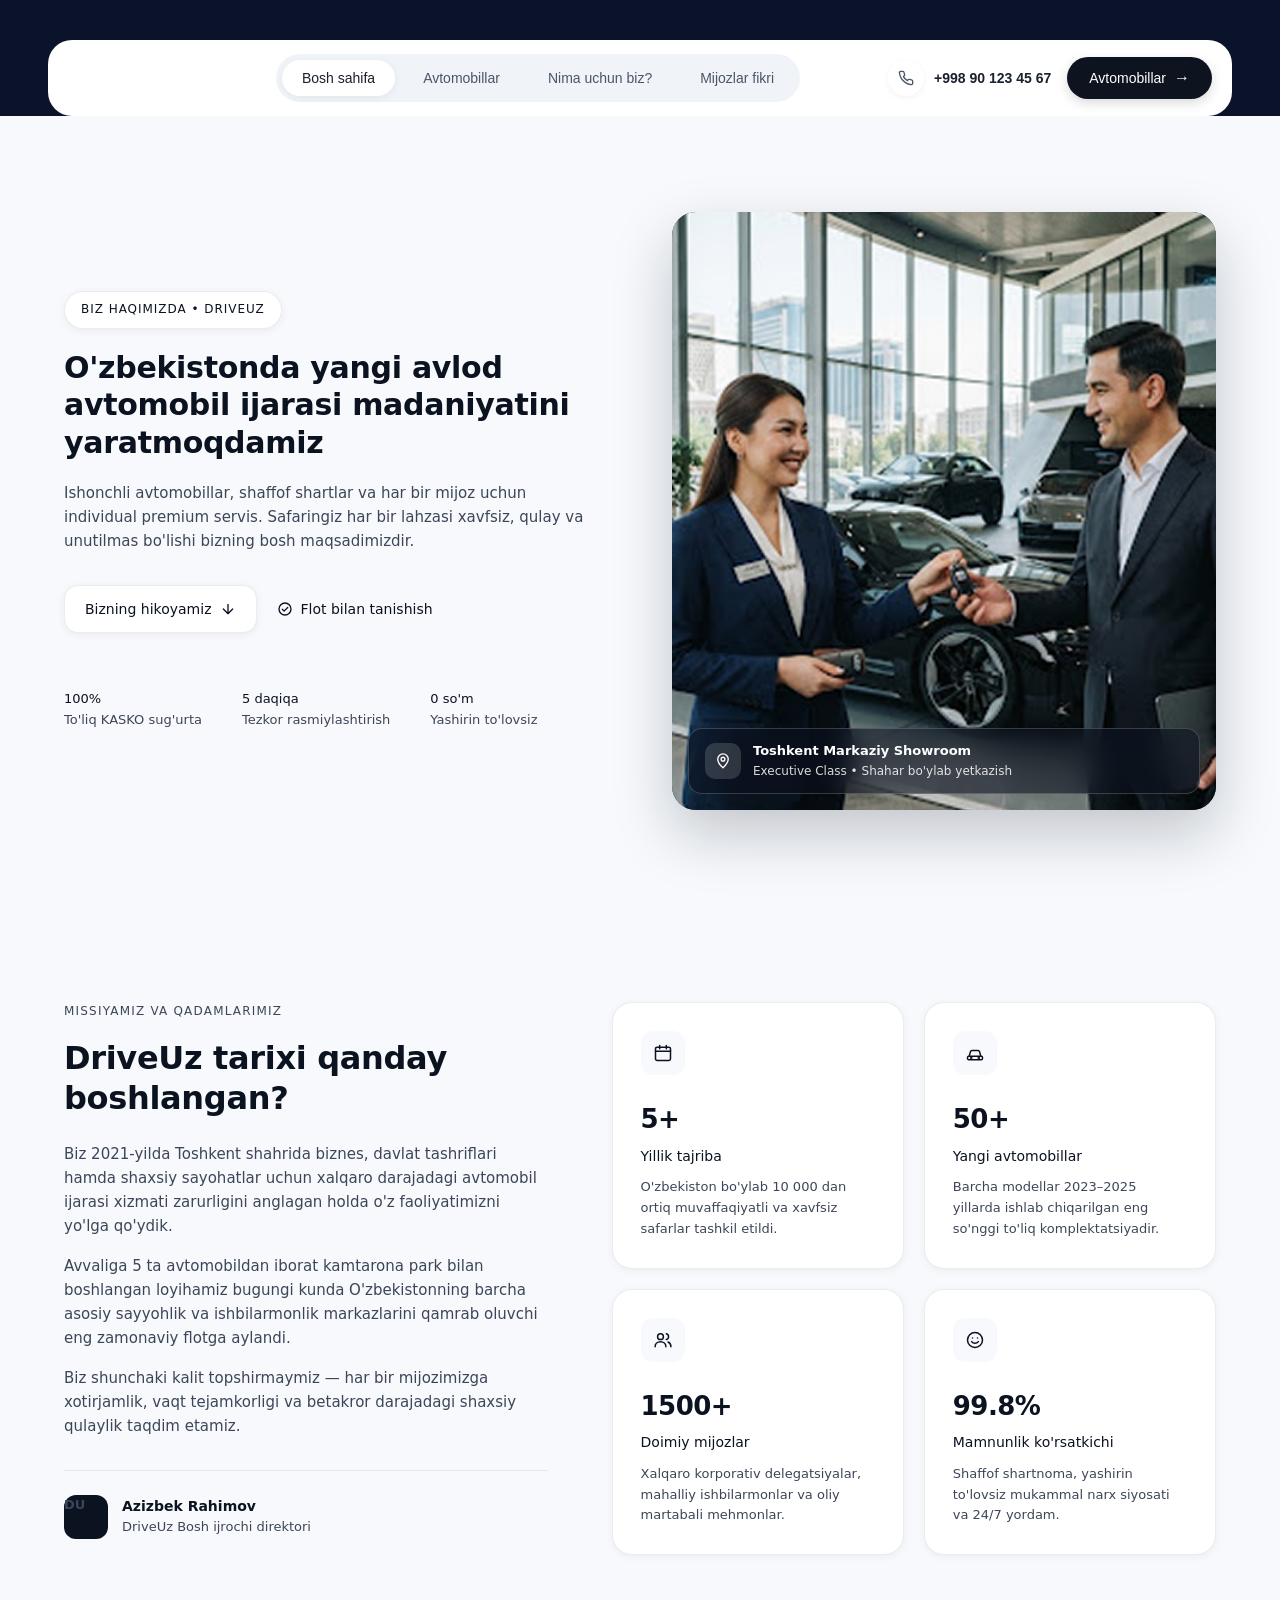
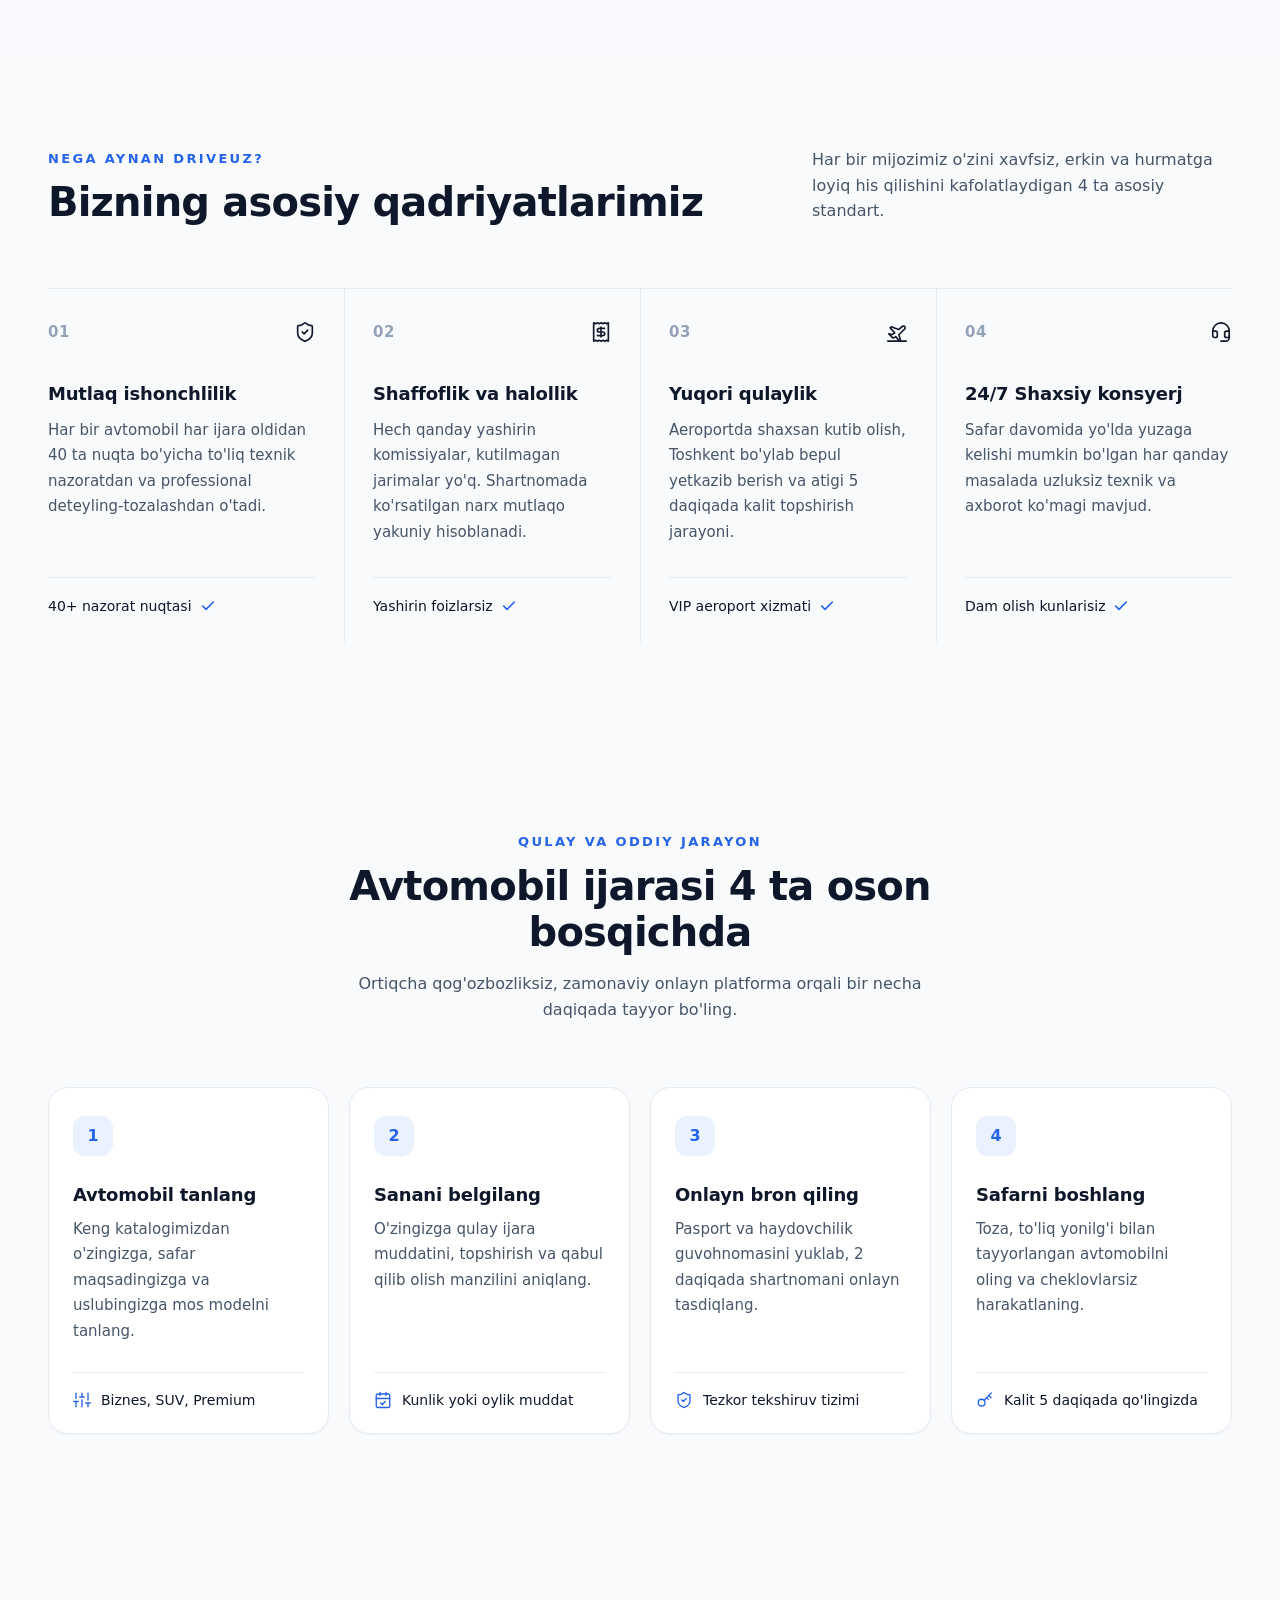
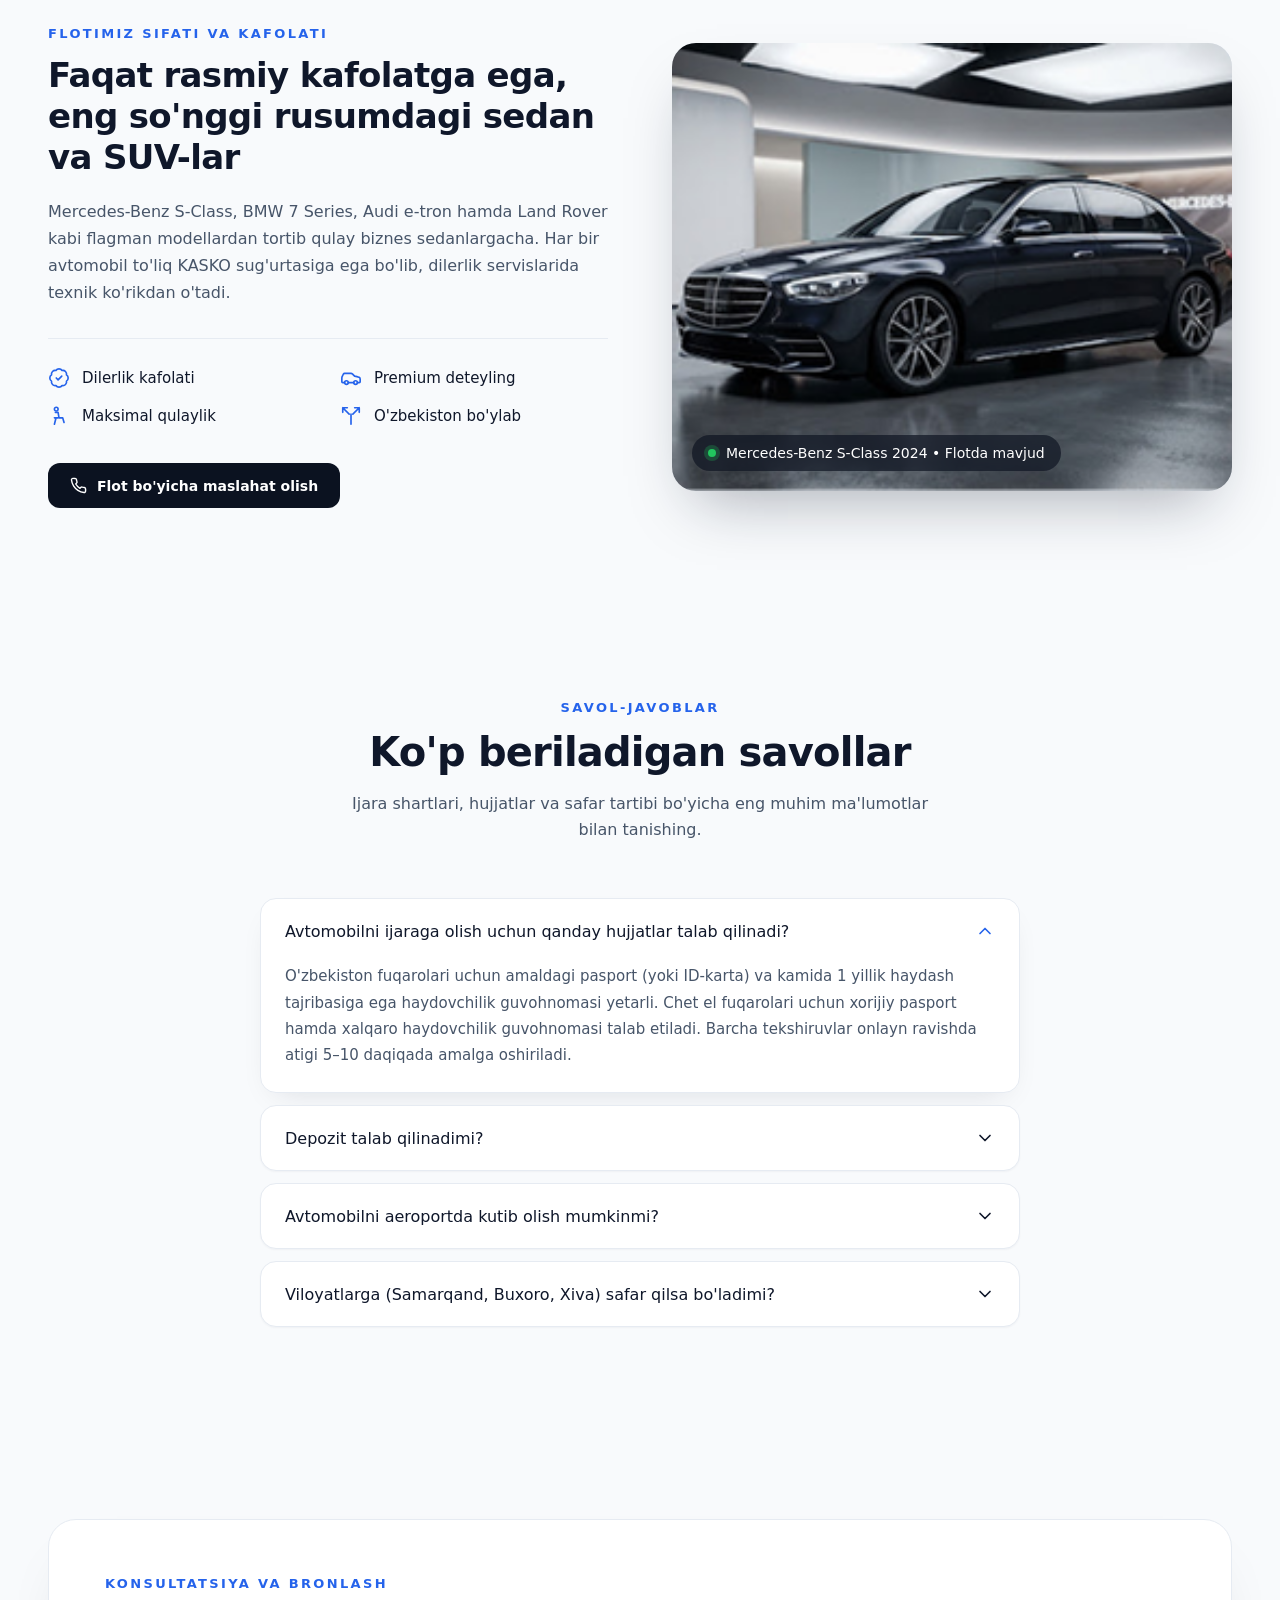
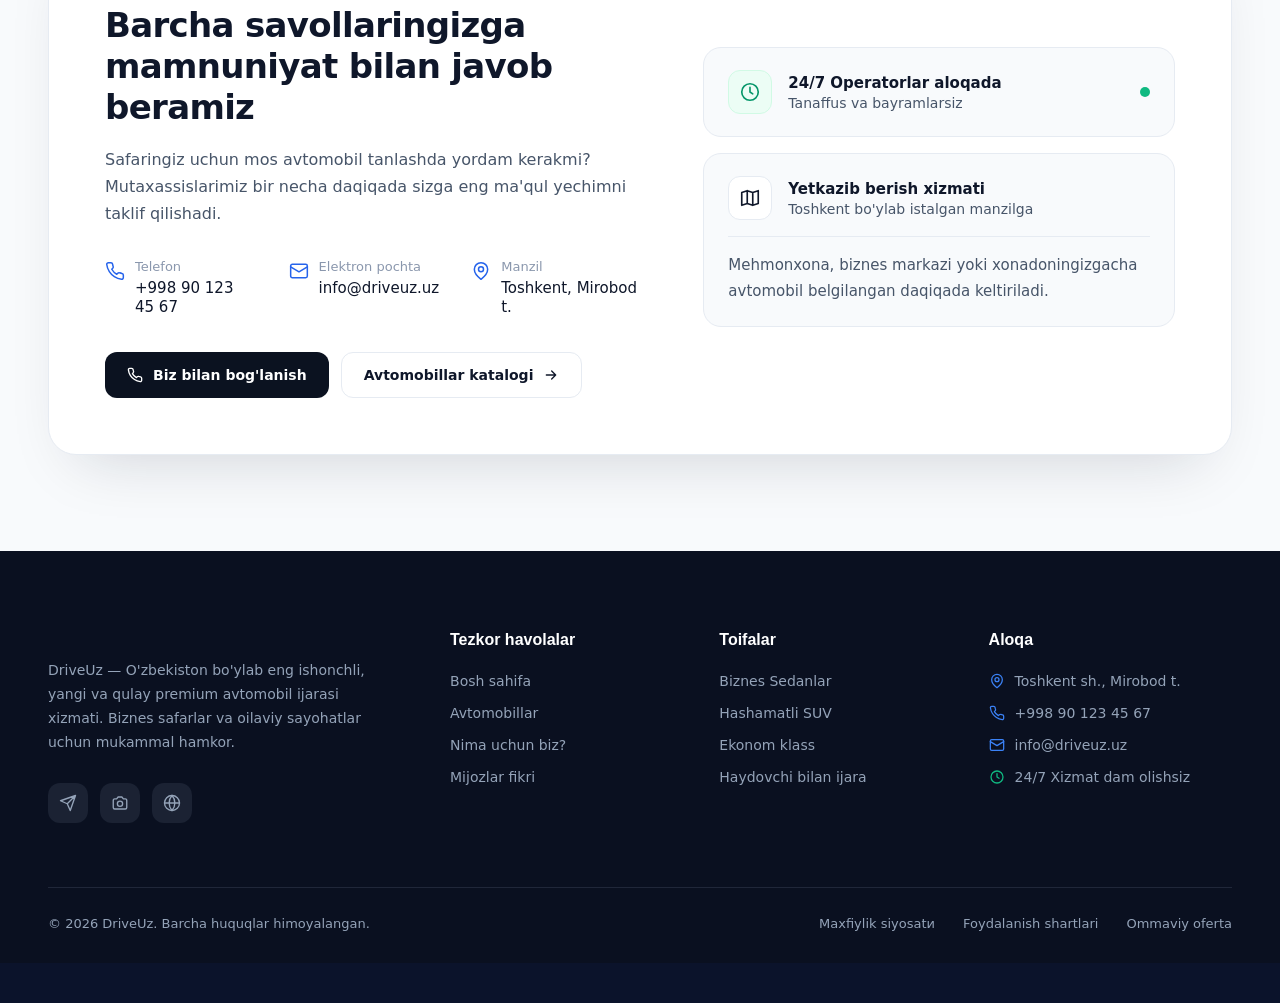
==== commit f595262d: "arziqulov" ====
--- a/contact.html
+++ b/contact.html
@@ -1,656 +1,779 @@
 <!DOCTYPE html>
 <html lang="en">
+
 <head>
-    <meta charset="UTF-8">
-    <meta name="viewport" content="width=device-width, initial-scale=1.0">
-    <title>Document</title>
-    <link rel="stylesheet" href="./style.css">
+  <meta charset="UTF-8">
+  <meta name="viewport" content="width=device-width, initial-scale=1.0">
+  <title>Document</title>
+  <link rel="stylesheet" href="./style.css">
 </head>
+
 <body>
-    <header class="cr-nav" id="cr-nav">
-  <div class="cr-nav-container">
-    <div class="cr-nav-bar">
-
-      <!-- Chap tomon: logotip shu yerga qo'yiladi -->
-      <div class="cr-nav-left">
-        <!-- <a href="/" class="cr-nav-logo"><img src="logo.svg" alt="Logo"></a> -->
-      </div>
-
-      <!-- O'rta: menyu -->
-      <nav class="cr-nav-menu" aria-label="Asosiy menyu">
-        <a href="./index.html" class="cr-nav-link is-active">Bosh sahifa</a>
-        <a href="./catalog.html" class="cr-nav-link">Avtomobillar</a>
-        <a href="./contact.html" class="cr-nav-link">Nima uchun biz?</a>
-        <a href="#reviews" class="cr-nav-link">Mijozlar fikri</a>
+  <header class="site-header">
+    <div class="header-container">
+      <!-- Chap qism: Logo (agar rasm bo'lmasa bo'sh joy uchun element) -->
+      <div class="header-logo"></div>
+
+
+      <!-- O'rta qism: Navigatsiya (kapsula ichida) -->
+      <nav class="header-nav-capsule">
+        <a href="./index.html" class="nav-link active">Bosh sahifa</a>
+        <a href="./catalog.html" class="nav-link">Avtomobillar</a>
+        <a href="./contact.html" class="nav-link">Nima uchun biz?</a>
+        <a href="#" class="nav-link">Mijozlar fikri</a>
       </nav>
 
-      <!-- O'ng tomon: telefon va tugma -->
-      <div class="cr-nav-right">
-        <a href="tel:+998901234567" class="cr-nav-phone">
-          <span class="cr-nav-phone-icon">
-            <svg width="14" height="14" viewBox="0 0 24 24" fill="none" stroke="currentColor" stroke-width="2" stroke-linecap="round" stroke-linejoin="round"><path d="M22 16.9v3a2 2 0 01-2.2 2 19.8 19.8 0 01-8.6-3.1 19.5 19.5 0 01-6-6A19.8 19.8 0 012.1 4.2 2 2 0 014.1 2h3a2 2 0 012 1.7c.1 1 .4 1.9.7 2.8a2 2 0 01-.5 2.1L8.1 9.9a16 16 0 006 6l1.3-1.3a2 2 0 012.1-.4c.9.3 1.8.6 2.8.7a2 2 0 011.7 2z"/></svg>
+      <!-- O'ng qism: Telefon raqami va tugma -->
+      <div class="header-right">
+        <a href="tel:+998901234567" class="phone-box">
+          <span class="phone-icon">
+            <svg width="16" height="16" viewBox="0 0 24 24" fill="none" stroke="currentColor" stroke-width="2"
+              stroke-linecap="round" stroke-linejoin="round">
+              <path
+                d="M22 16.92v3a2 2 0 0 1-2.18 2 19.79 19.79 0 0 1-8.63-3.07 19.5 19.5 0 0 1-6-6 19.79 19.79 0 0 1-3.07-8.67A2 2 0 0 1 4.11 2h3a2 2 0 0 1 2 1.72 12.84 12.84 0 0 0 .7 2.81 2 2 0 0 1-.45 2.11L8.09 9.91a16 16 0 0 0 6 6l1.27-1.27a2 2 0 0 1 2.11-.45 12.84 12.84 0 0 0 2.81.7A2 2 0 0 1 22 16.92z">
+              </path>
+            </svg>
           </span>
-          +998 90 123 45 67
+          <span class="phone-text">+998 90 123 45 67</span>
         </a>
 
-        <a href="#cars" class="cr-nav-btn">
-          Avtomobillar
-          <svg width="16" height="16" viewBox="0 0 24 24" fill="none" stroke="currentColor" stroke-width="2" stroke-linecap="round" stroke-linejoin="round"><path d="M5 12h14M13 6l6 6-6 6"/></svg>
+        <a href="#" class="action-btn">
+          Avtomobillar <span class="arrow">&rarr;</span>
         </a>
       </div>
-
     </div>
-  </div>
-</header>
-
-<script>
-  document.querySelectorAll('#cr-nav .cr-nav-link').forEach(function (link) {
-    link.addEventListener('click', function () {
-      document.querySelectorAll('#cr-nav .cr-nav-link').forEach(function (l) { l.classList.remove('is-active'); });
-      link.classList.add('is-active');
-    });
-  });
-</script>
-<main>
-  <section class="du-about" id="about">
-  <div class="du-container du-about__inner">
-
-    <div class="du-about__text">
-      <span class="du-about__badge">Biz haqimizda • DriveUZ</span>
-
-      <h2 class="du-about__title">
-        O'zbekistonda yangi avlod avtomobil ijarasi madaniyatini yaratmoqdamiz
-      </h2>
-
-      <p class="du-about__desc">
-        Ishonchli avtomobillar, shaffof shartlar va har bir mijoz uchun individual
-        premium servis. Safaringiz har bir lahzasi xavfsiz, qulay va unutilmas
-        bo'lishi bizning bosh maqsadimizdir.
-      </p>
-
-      <div class="du-about__actions">
-        <a href="#story" class="du-btn du-btn--light">
-          Bizning hikoyamiz
-          <svg width="16" height="16" viewBox="0 0 24 24" fill="none" stroke="currentColor" stroke-width="2" stroke-linecap="round" stroke-linejoin="round" aria-hidden="true">
-            <path d="M12 5v14M19 12l-7 7-7-7" />
-          </svg>
-        </a>
-
-        <a href="#fleet" class="du-btn du-btn--link">
-          <svg width="16" height="16" viewBox="0 0 24 24" fill="none" stroke="currentColor" stroke-width="2" stroke-linecap="round" stroke-linejoin="round" aria-hidden="true">
-            <circle cx="12" cy="12" r="9" />
-            <path d="M8 12.5l2.7 2.7L16 9.8" />
-          </svg>
-          Flot bilan tanishish
-        </a>
-      </div>
-
-      <div class="du-about__stats">
-        <div class="du-stat">
-          <strong>100%</strong>
-          <span>To'liq KASKO sug'urta</span>
-        </div>
-        <div class="du-stat">
-          <strong>5 daqiqa</strong>
-          <span>Tezkor rasmiylashtirish</span>
-        </div>
-        <div class="du-stat">
-          <strong>0 so'm</strong>
-          <span>Yashirin to'lovsiz</span>
-        </div>
-      </div>
-    </div>
-
-    <figure class="du-about__media">
-      <!-- RASM YO'LINI O'ZINGIZNIKIGA ALMASHTIRING -->
-      <img
-        src="./DriveUz Toshkentdagi premium avtosaloni va xushmuomala jamoasi.png"
-        alt="DriveUZ showroom"
-        onerror="this.style.display='none'"
-      />
-
-      <figcaption class="du-about__caption">
-        <span class="du-about__caption-icon">
-          <svg width="18" height="18" viewBox="0 0 24 24" fill="none" stroke="currentColor" stroke-width="1.8" stroke-linecap="round" stroke-linejoin="round" aria-hidden="true">
-            <path d="M12 21s7-6.2 7-11.5A7 7 0 0 0 5 9.5C5 14.8 12 21 12 21z" />
-            <circle cx="12" cy="9.5" r="2.5" />
-          </svg>
-        </span>
-        <span class="du-about__caption-text">
-          <strong>Toshkent Markaziy Showroom</strong>
-          <small>Executive Class • Shahar bo'ylab yetkazish</small>
-        </span>
-      </figcaption>
-    </figure>
-
-  </div>
-</section>
-<section class="du-story" id="story">
-  <div class="du-container du-story__inner">
-
-    <!-- Chap: matn -->
-    <div class="du-story__text">
-      <span class="du-story__label">Missiyamiz va qadamlarimiz</span>
-
-      <h2 class="du-story__title">DriveUz tarixi qanday boshlangan?</h2>
-
-      <p>
-        Biz 2021-yilda Toshkent shahrida biznes, davlat tashriflari hamda shaxsiy
-        sayohatlar uchun xalqaro darajadagi avtomobil ijarasi xizmati zarurligini
-        anglagan holda o'z faoliyatimizni yo'lga qo'ydik.
-      </p>
-
-      <p>
-        Avvaliga 5 ta avtomobildan iborat kamtarona park bilan boshlangan
-        loyihamiz bugungi kunda O'zbekistonning barcha asosiy sayyohlik va
-        ishbilarmonlik markazlarini qamrab oluvchi eng zamonaviy flotga aylandi.
-      </p>
-
-      <p>
-        Biz shunchaki kalit topshirmaymiz — har bir mijozimizga xotirjamlik, vaqt
-        tejamkorligi va betakror darajadagi shaxsiy qulaylik taqdim etamiz.
-      </p>
-
-      <div class="du-story__author">
-        <span class="du-story__logo">DU</span>
-        <div>
-          <strong>Azizbek Rahimov</strong>
-          <span>DriveUz Bosh ijrochi direktori</span>
-        </div>
-      </div>
-    </div>
-
-    <!-- O'ng: kartalar -->
-    <div class="du-story__cards">
-
-      <article class="du-card">
-        <span class="du-card__icon">
-          <svg width="20" height="20" viewBox="0 0 24 24" fill="none" stroke="currentColor" stroke-width="1.8" stroke-linecap="round" stroke-linejoin="round" aria-hidden="true">
-            <rect x="3" y="5" width="18" height="16" rx="2" />
-            <path d="M3 10h18M8 3v4M16 3v4" />
-          </svg>
-        </span>
-        <strong class="du-card__num">5+</strong>
-        <h3 class="du-card__title">Yillik tajriba</h3>
-        <p class="du-card__text">
-          O'zbekiston bo'ylab 10 000 dan ortiq muvaffaqiyatli va xavfsiz safarlar
-          tashkil etildi.
-        </p>
-      </article>
-
-      <article class="du-card">
-        <span class="du-card__icon">
-          <svg width="20" height="20" viewBox="0 0 24 24" fill="none" stroke="currentColor" stroke-width="1.8" stroke-linecap="round" stroke-linejoin="round" aria-hidden="true">
-            <path d="M5 16l1.5-5.5A2 2 0 0 1 8.4 9h7.2a2 2 0 0 1 1.9 1.5L19 16" />
-            <rect x="3" y="16" width="18" height="4" rx="1.5" />
-            <circle cx="7.5" cy="18" r=".6" />
-            <circle cx="16.5" cy="18" r=".6" />
-          </svg>
-        </span>
-        <strong class="du-card__num">50+</strong>
-        <h3 class="du-card__title">Yangi avtomobillar</h3>
-        <p class="du-card__text">
-          Barcha modellar 2023–2025 yillarda ishlab chiqarilgan eng so'nggi to'liq
-          komplektatsiyadir.
-        </p>
-      </article>
-
-      <article class="du-card">
-        <span class="du-card__icon">
-          <svg width="20" height="20" viewBox="0 0 24 24" fill="none" stroke="currentColor" stroke-width="1.8" stroke-linecap="round" stroke-linejoin="round" aria-hidden="true">
-            <circle cx="9" cy="8" r="3.5" />
-            <path d="M2.5 20c0-3.6 2.9-6 6.5-6s6.5 2.4 6.5 6" />
-            <path d="M16 4.6a3.5 3.5 0 0 1 0 6.8M18 14.3c2.2.7 3.5 2.6 3.5 5.7" />
-          </svg>
-        </span>
-        <strong class="du-card__num">1500+</strong>
-        <h3 class="du-card__title">Doimiy mijozlar</h3>
-        <p class="du-card__text">
-          Xalqaro korporativ delegatsiyalar, mahalliy ishbilarmonlar va oliy
-          martabali mehmonlar.
-        </p>
-      </article>
-
-      <article class="du-card">
-        <span class="du-card__icon">
-          <svg width="20" height="20" viewBox="0 0 24 24" fill="none" stroke="currentColor" stroke-width="1.8" stroke-linecap="round" stroke-linejoin="round" aria-hidden="true">
-            <circle cx="12" cy="12" r="9" />
-            <path d="M8 14s1.5 2 4 2 4-2 4-2M9 9.5h.01M15 9.5h.01" />
-          </svg>
-        </span>
-        <strong class="du-card__num">99.8%</strong>
-        <h3 class="du-card__title">Mamnunlik ko'rsatkichi</h3>
-        <p class="du-card__text">
-          Shaffof shartnoma, yashirin to'lovsiz mukammal narx siyosati va 24/7
-          yordam.
-        </p>
-      </article>
-
-    </div>
-  </div>
-</section>
-<section class="wh" id="why-us">
-  <div class="wh__container">
-
-    <div class="wh__head">
-      <div class="wh__head-left">
-        <span class="wh__eyebrow">NEGA AYNAN DRIVEUZ?</span>
-        <h2 class="wh__title">Bizning asosiy qadriyatlarimiz</h2>
-      </div>
-      <p class="wh__lead">
-        Har bir mijozimiz o'zini xavfsiz, erkin va hurmatga loyiq his qilishini kafolatlaydigan 4 ta asosiy standart.
-      </p>
-    </div>
-
-    <div class="wh__grid">
-
-      <article class="wh-item">
-        <div class="wh-item__top">
-          <span class="wh-item__num">01</span>
-          <svg class="wh-item__icon" viewBox="0 0 24 24" aria-hidden="true">
-            <path d="M20 13c0 5-3.5 7.5-7.66 8.95a1 1 0 0 1-.67-.01C7.5 20.5 4 18 4 13V6a1 1 0 0 1 1-1c2 0 4.5-1.2 6.24-2.72a1.17 1.17 0 0 1 1.52 0C14.51 3.81 17 5 19 5a1 1 0 0 1 1 1z"/>
-            <path d="m9 12 2 2 4-4"/>
-          </svg>
-        </div>
-        <h3 class="wh-item__title">Mutlaq ishonchlilik</h3>
-        <p class="wh-item__text">Har bir avtomobil har ijara oldidan 40 ta nuqta bo'yicha to'liq texnik nazoratdan va professional deteyling-tozalashdan o'tadi.</p>
-        <div class="wh-item__foot">
-          <span>40+ nazorat nuqtasi</span>
-          <svg viewBox="0 0 24 24" aria-hidden="true"><path d="M20 6 9 17l-5-5"/></svg>
-        </div>
-      </article>
-
-      <article class="wh-item">
-        <div class="wh-item__top">
-          <span class="wh-item__num">02</span>
-          <svg class="wh-item__icon" viewBox="0 0 24 24" aria-hidden="true">
-            <path d="M4 2v20l2-1 2 1 2-1 2 1 2-1 2 1 2-1 2 1V2l-2 1-2-1-2 1-2-1-2 1-2-1-2 1Z"/>
-            <path d="M16 8h-6a2 2 0 1 0 0 4h4a2 2 0 1 1 0 4H8"/>
-            <path d="M12 17.5v-11"/>
-          </svg>
-        </div>
-        <h3 class="wh-item__title">Shaffoflik va halollik</h3>
-        <p class="wh-item__text">Hech qanday yashirin komissiyalar, kutilmagan jarimalar yo'q. Shartnomada ko'rsatilgan narx mutlaqo yakuniy hisoblanadi.</p>
-        <div class="wh-item__foot">
-          <span>Yashirin foizlarsiz</span>
-          <svg viewBox="0 0 24 24" aria-hidden="true"><path d="M20 6 9 17l-5-5"/></svg>
-        </div>
-      </article>
-
-      <article class="wh-item">
-        <div class="wh-item__top">
-          <span class="wh-item__num">03</span>
-          <svg class="wh-item__icon" viewBox="0 0 24 24" aria-hidden="true">
-            <path d="M2 22h20"/>
-            <path d="m3 14 3.5.8 3-2-5-5.3 1.2-1.2 8 3 4-3.3c1-.8 2.6-.6 3.1.6.4.9.1 1.8-.7 2.4L14 15l1.6 5.3-1.3 1.2-3.5-4.4-3 1.6z"/>
-          </svg>
-        </div>
-        <h3 class="wh-item__title">Yuqori qulaylik</h3>
-        <p class="wh-item__text">Aeroportda shaxsan kutib olish, Toshkent bo'ylab bepul yetkazib berish va atigi 5 daqiqada kalit topshirish jarayoni.</p>
-        <div class="wh-item__foot">
-          <span>VIP aeroport xizmati</span>
-          <svg viewBox="0 0 24 24" aria-hidden="true"><path d="M20 6 9 17l-5-5"/></svg>
-        </div>
-      </article>
-
-      <article class="wh-item">
-        <div class="wh-item__top">
-          <span class="wh-item__num">04</span>
-          <svg class="wh-item__icon" viewBox="0 0 24 24" aria-hidden="true">
-            <path d="M3 11h3a2 2 0 0 1 2 2v3a2 2 0 0 1-2 2H5a2 2 0 0 1-2-2v-5Zm0 0a9 9 0 1 1 18 0m0 0v5a2 2 0 0 1-2 2h-1a2 2 0 0 1-2-2v-3a2 2 0 0 1 2-2h3Z"/>
-            <path d="M21 16v2a4 4 0 0 1-4 4h-5"/>
-          </svg>
-        </div>
-        <h3 class="wh-item__title">24/7 Shaxsiy konsyerj</h3>
-        <p class="wh-item__text">Safar davomida yo'lda yuzaga kelishi mumkin bo'lgan har qanday masalada uzluksiz texnik va axborot ko'magi mavjud.</p>
-        <div class="wh-item__foot">
-          <span>Dam olish kunlarisiz</span>
-          <svg viewBox="0 0 24 24" aria-hidden="true"><path d="M20 6 9 17l-5-5"/></svg>
-        </div>
-      </article>
-
-    </div>
-  </div>
-</section>
-<section class="hw" id="how-it-works">
-  <div class="hw__container">
-
-    <div class="hw__head">
-      <span class="hw__eyebrow">QULAY VA ODDIY JARAYON</span>
-      <h2 class="hw__title">Avtomobil ijarasi 4 ta oson bosqichda</h2>
-      <p class="hw__lead">Ortiqcha qog'ozbozliksiz, zamonaviy onlayn platforma orqali bir necha daqiqada tayyor bo'ling.</p>
-    </div>
-
-    <div class="hw__grid">
-
-      <article class="hw-step">
-        <span class="hw-step__num">1</span>
-        <h3 class="hw-step__title">Avtomobil tanlang</h3>
-        <p class="hw-step__text">Keng katalogimizdan o'zingizga, safar maqsadingizga va uslubingizga mos modelni tanlang.</p>
-        <div class="hw-step__foot">
-          <svg viewBox="0 0 24 24" aria-hidden="true"><path d="M4 21v-7M4 10V3M12 21v-9M12 8V3M20 21v-5M20 12V3M1 14h6M9 8h6M17 16h6"/></svg>
-          <span>Biznes, SUV, Premium</span>
-        </div>
-      </article>
-
-      <article class="hw-step">
-        <span class="hw-step__num">2</span>
-        <h3 class="hw-step__title">Sanani belgilang</h3>
-        <p class="hw-step__text">O'zingizga qulay ijara muddatini, topshirish va qabul qilib olish manzilini aniqlang.</p>
-        <div class="hw-step__foot">
-          <svg viewBox="0 0 24 24" aria-hidden="true"><rect x="3" y="4" width="18" height="18" rx="2"/><path d="M16 2v4M8 2v4M3 10h18M9 16l2 2 4-4"/></svg>
-          <span>Kunlik yoki oylik muddat</span>
-        </div>
-      </article>
-
-      <article class="hw-step">
-        <span class="hw-step__num">3</span>
-        <h3 class="hw-step__title">Onlayn bron qiling</h3>
-        <p class="hw-step__text">Pasport va haydovchilik guvohnomasini yuklab, 2 daqiqada shartnomani onlayn tasdiqlang.</p>
-        <div class="hw-step__foot">
-          <svg viewBox="0 0 24 24" aria-hidden="true"><path d="M20 13c0 5-3.5 7.5-7.66 8.95a1 1 0 0 1-.67-.01C7.5 20.5 4 18 4 13V6a1 1 0 0 1 1-1c2 0 4.5-1.2 6.24-2.72a1.17 1.17 0 0 1 1.52 0C14.51 3.81 17 5 19 5a1 1 0 0 1 1 1z"/><path d="m9 12 2 2 4-4"/></svg>
-          <span>Tezkor tekshiruv tizimi</span>
-        </div>
-      </article>
-
-      <article class="hw-step">
-        <span class="hw-step__num">4</span>
-        <h3 class="hw-step__title">Safarni boshlang</h3>
-        <p class="hw-step__text">Toza, to'liq yonilg'i bilan tayyorlangan avtomobilni oling va cheklovlarsiz harakatlaning.</p>
-        <div class="hw-step__foot">
-          <svg viewBox="0 0 24 24" aria-hidden="true"><circle cx="7.5" cy="15.5" r="4.5"/><path d="m10.7 12.3 9.8-9.8M17 6l3 3M14 9l2 2"/></svg>
-          <span>Kalit 5 daqiqada qo'lingizda</span>
-        </div>
-      </article>
-
-    </div>
-  </div>
-</section>
-<section class="fq" id="fleet-quality">
-  <div class="fq__container">
-
-    <div class="fq__content">
-      <span class="fq__eyebrow">FLOTIMIZ SIFATI VA KAFOLATI</span>
-      <h2 class="fq__title">Faqat rasmiy kafolatga ega, eng so'nggi rusumdagi sedan va SUV-lar</h2>
-      <p class="fq__text">
-        Mercedes-Benz S-Class, BMW 7 Series, Audi e-tron hamda Land Rover kabi flagman modellardan tortib qulay biznes sedanlargacha. Har bir avtomobil to'liq KASKO sug'urtasiga ega bo'lib, dilerlik servislarida texnik ko'rikdan o'tadi.
-      </p>
-
-      <ul class="fq__features">
-        <li class="fq__feature">
-          <svg viewBox="0 0 24 24" aria-hidden="true"><path d="M3.85 8.62a4 4 0 0 1 4.78-4.77 4 4 0 0 1 6.74 0 4 4 0 0 1 4.78 4.78 4 4 0 0 1 0 6.74 4 4 0 0 1-4.77 4.78 4 4 0 0 1-6.75 0 4 4 0 0 1-4.78-4.77 4 4 0 0 1 0-6.76Z"/><path d="m9 12 2 2 4-4"/></svg>
-          <span>Dilerlik kafolati</span>
-        </li>
-        <li class="fq__feature">
-          <svg viewBox="0 0 24 24" aria-hidden="true"><path d="M19 17h2c.6 0 1-.4 1-1v-3c0-.9-.7-1.7-1.5-1.9C18.7 10.6 16 10 16 10s-1.3-1.4-2.2-2.3c-.5-.4-1.1-.7-1.8-.7H5c-.6 0-1.1.4-1.4.9l-1.4 2.9A3.7 3.7 0 0 0 2 12v4c0 .6.4 1 1 1h2"/><circle cx="7" cy="17" r="2"/><path d="M9 17h6"/><circle cx="17" cy="17" r="2"/></svg>
-          <span>Premium deteyling</span>
-        </li>
-        <li class="fq__feature">
-          <svg viewBox="0 0 24 24" aria-hidden="true"><circle cx="9" cy="4.5" r="2"/><path d="M8 8h3l1 6h4l1.5 5M7 21l1.5-6M11 14H7"/></svg>
-          <span>Maksimal qulaylik</span>
-        </li>
-        <li class="fq__feature">
-          <svg viewBox="0 0 24 24" aria-hidden="true"><path d="M3 3l7 7M21 3l-7 7M12 21V10M3 3h5M3 3v5M21 3h-5M21 3v5"/></svg>
-          <span>O'zbekiston bo'ylab</span>
-        </li>
-      </ul>
-
-      <a href="#" class="fq__btn">
-        <svg viewBox="0 0 24 24" aria-hidden="true"><path d="M22 16.9v3a2 2 0 0 1-2.2 2 19.8 19.8 0 0 1-8.6-3.1 19.5 19.5 0 0 1-6-6A19.8 19.8 0 0 1 2.1 4.2 2 2 0 0 1 4.1 2h3a2 2 0 0 1 2 1.7c.1 1 .4 1.9.7 2.8a2 2 0 0 1-.5 2.1L8.1 9.9a16 16 0 0 0 6 6l1.3-1.3a2 2 0 0 1 2.1-.4c.9.3 1.8.6 2.8.7a2 2 0 0 1 1.7 2z"/></svg>
-        Flot bo'yicha maslahat olish
-      </a>
-    </div>
-
-    <figure class="fq__media">
-      <img class="fq__img" src="./Mercedes-Benz S-Class qora flagman avtomobil.png" alt="Mercedes-Benz S-Class 2024">
-      <figcaption class="fq__caption">
-        <span class="fq__dot"></span>
-        Mercedes-Benz S-Class 2024 • Flotda mavjud
-      </figcaption>
-    </figure>
-
-  </div>
-</section>
-<section class="fa" id="faq">
-  <div class="fa__container">
-
-    <div class="fa__head">
-      <span class="fa__eyebrow">SAVOL-JAVOBLAR</span>
-      <h2 class="fa__title">Ko'p beriladigan savollar</h2>
-      <p class="fa__lead">Ijara shartlari, hujjatlar va safar tartibi bo'yicha eng muhim ma'lumotlar bilan tanishing.</p>
-    </div>
-
-    <div class="fa__list">
-
-      <div class="fa-item fa-item--open">
-        <button class="fa-item__q" aria-expanded="true">
-          <span>Avtomobilni ijaraga olish uchun qanday hujjatlar talab qilinadi?</span>
-          <svg viewBox="0 0 24 24" aria-hidden="true"><path d="m6 9 6 6 6-6"/></svg>
-        </button>
-        <div class="fa-item__a">
-          <div class="fa-item__a-inner">
-            <p>O'zbekiston fuqarolari uchun amaldagi pasport (yoki ID-karta) va kamida 1 yillik haydash tajribasiga ega haydovchilik guvohnomasi yetarli. Chet el fuqarolari uchun xorijiy pasport hamda xalqaro haydovchilik guvohnomasi talab etiladi. Barcha tekshiruvlar onlayn ravishda atigi 5–10 daqiqada amalga oshiriladi.</p>
-          </div>
-        </div>
-      </div>
-
-      <div class="fa-item">
-        <button class="fa-item__q" aria-expanded="false">
-          <span>Depozit talab qilinadimi?</span>
-          <svg viewBox="0 0 24 24" aria-hidden="true"><path d="m6 9 6 6 6-6"/></svg>
-        </button>
-        <div class="fa-item__a">
-          <div class="fa-item__a-inner">
-            <p>Ha, xavfsizlik depoziti olinadi. Uning miqdori avtomobil sinfiga bog’liq: biznes sedanlar uchun 1 000 000 so’mdan, premium va SUV modellar uchun 3 000 000 so’mdan boshlanadi. Depozit avtomobilni shikastlanishsiz va to’liq yonilg’i bilan qaytargan kuni to’liq qaytariladi. Xohlasangiz, depozitni naqd pul yoki karta orqali topshirishingiz mumkin.</p>
-          </div>
-        </div>
-      </div>
-
-      <div class="fa-item">
-        <button class="fa-item__q" aria-expanded="false">
-          <span>Avtomobilni aeroportda kutib olish mumkinmi?</span>
-          <svg viewBox="0 0 24 24" aria-hidden="true"><path d="m6 9 6 6 6-6"/></svg>
-        </button>
-        <div class="fa-item__a">
-          <div class="fa-item__a-inner">
-            <p>Ha, Toshkent xalqaro aeroportida avtomobilni shaxsan topshirib beramiz. Reysingiz raqamini bron paytida ko’rsating, menejerimiz reys kechiksa ham sizni kutadi. Kalit va hujjatlarni topshirish atigi 5 daqiqa oladi. Toshkent shahri bo’ylab boshqa manzillarga yetkazib berish ham bepul.</p>
-          </div>
-        </div>
-      </div>
-
-      <div class="fa-item">
-        <button class="fa-item__q" aria-expanded="false">
-          <span>Viloyatlarga (Samarqand, Buxoro, Xiva) safar qilsa bo'ladimi?</span>
-          <svg viewBox="0 0 24 24" aria-hidden="true"><path d="m6 9 6 6 6-6"/></svg>
-        </button>
-        <div class="fa-item__a">
-          <div class="fa-item__a-inner">
-            <p>Ha, avtomobillarimiz butun O’zbekiston bo’ylab safar qilishi mumkin va masofa bo’yicha cheklov yo’q. Sayohatdan oldin bizni xabardor qilishingizni so’raymiz, shunda yo’nalish bo’yicha maslahat berib, kerak bo’lsa yo’lda texnik yordam tashkil qilamiz. 24/7 konsyerj xizmati yo’lda ham aloqada bo’ladi.</p>
-          </div>
-        </div>
-      </div>
-
-    </div>
-  </div>
-</section>
-
-<script>
-  (function () {
-    var items = document.querySelectorAll('#faq .fa-item');
-    items.forEach(function (item) {
-      item.querySelector('.fa-item__q').addEventListener('click', function () {
-        var open = item.classList.contains('fa-item--open');
-        // Faqat bittasi ochiq tursin
-        items.forEach(function (i) {
-          i.classList.remove('fa-item--open');
-          i.querySelector('.fa-item__q').setAttribute('aria-expanded', 'false');
-        });
-        if (!open) {
-          item.classList.add('fa-item--open');
-          item.querySelector('.fa-item__q').setAttribute('aria-expanded', 'true');
-        }
+  </header>
+
+  <script>
+    document.querySelectorAll('#cr-nav .cr-nav-link').forEach(function (link) {
+      link.addEventListener('click', function () {
+        document.querySelectorAll('#cr-nav .cr-nav-link').forEach(function (l) { l.classList.remove('is-active'); });
+        link.classList.add('is-active');
       });
     });
-  })();
-</script>
-<section class="ct" id="contact">
-  <div class="ct__container">
-    <div class="ct__panel">
-
-      <div class="ct__main">
-        <span class="ct__eyebrow">KONSULTATSIYA VA BRONLASH</span>
-        <h2 class="ct__title">Barcha savollaringizga mamnuniyat bilan javob beramiz</h2>
-        <p class="ct__text">Safaringiz uchun mos avtomobil tanlashda yordam kerakmi? Mutaxassislarimiz bir necha daqiqada sizga eng ma'qul yechimni taklif qilishadi.</p>
-
-        <ul class="ct__info">
-          <li class="ct__info-item">
-            <svg viewBox="0 0 24 24" aria-hidden="true"><path d="M22 16.9v3a2 2 0 0 1-2.2 2 19.8 19.8 0 0 1-8.6-3.1 19.5 19.5 0 0 1-6-6A19.8 19.8 0 0 1 2.1 4.2 2 2 0 0 1 4.1 2h3a2 2 0 0 1 2 1.7c.1 1 .4 1.9.7 2.8a2 2 0 0 1-.5 2.1L8.1 9.9a16 16 0 0 0 6 6l1.3-1.3a2 2 0 0 1 2.1-.4c.9.3 1.8.6 2.8.7a2 2 0 0 1 1.7 2z"/></svg>
+  </script>
+  <main>
+    <section class="du-about" id="about">
+      <div class="du-container du-about__inner">
+
+        <div class="du-about__text">
+          <span class="du-about__badge">Biz haqimizda • DriveUZ</span>
+
+          <h2 class="du-about__title">
+            O'zbekistonda yangi avlod avtomobil ijarasi madaniyatini yaratmoqdamiz
+          </h2>
+
+          <p class="du-about__desc">
+            Ishonchli avtomobillar, shaffof shartlar va har bir mijoz uchun individual
+            premium servis. Safaringiz har bir lahzasi xavfsiz, qulay va unutilmas
+            bo'lishi bizning bosh maqsadimizdir.
+          </p>
+
+          <div class="du-about__actions">
+            <a href="#story" class="du-btn du-btn--light">
+              Bizning hikoyamiz
+              <svg width="16" height="16" viewBox="0 0 24 24" fill="none" stroke="currentColor" stroke-width="2"
+                stroke-linecap="round" stroke-linejoin="round" aria-hidden="true">
+                <path d="M12 5v14M19 12l-7 7-7-7" />
+              </svg>
+            </a>
+
+            <a href="#fleet" class="du-btn du-btn--link">
+              <svg width="16" height="16" viewBox="0 0 24 24" fill="none" stroke="currentColor" stroke-width="2"
+                stroke-linecap="round" stroke-linejoin="round" aria-hidden="true">
+                <circle cx="12" cy="12" r="9" />
+                <path d="M8 12.5l2.7 2.7L16 9.8" />
+              </svg>
+              Flot bilan tanishish
+            </a>
+          </div>
+
+          <div class="du-about__stats">
+            <div class="du-stat">
+              <strong>100%</strong>
+              <span>To'liq KASKO sug'urta</span>
+            </div>
+            <div class="du-stat">
+              <strong>5 daqiqa</strong>
+              <span>Tezkor rasmiylashtirish</span>
+            </div>
+            <div class="du-stat">
+              <strong>0 so'm</strong>
+              <span>Yashirin to'lovsiz</span>
+            </div>
+          </div>
+        </div>
+
+        <figure class="du-about__media">
+          <!-- RASM YO'LINI O'ZINGIZNIKIGA ALMASHTIRING -->
+          <img src="./DriveUz Toshkentdagi premium avtosaloni va xushmuomala jamoasi.png" alt="DriveUZ showroom"
+            onerror="this.style.display='none'" />
+
+          <figcaption class="du-about__caption">
+            <span class="du-about__caption-icon">
+              <svg width="18" height="18" viewBox="0 0 24 24" fill="none" stroke="currentColor" stroke-width="1.8"
+                stroke-linecap="round" stroke-linejoin="round" aria-hidden="true">
+                <path d="M12 21s7-6.2 7-11.5A7 7 0 0 0 5 9.5C5 14.8 12 21 12 21z" />
+                <circle cx="12" cy="9.5" r="2.5" />
+              </svg>
+            </span>
+            <span class="du-about__caption-text">
+              <strong>Toshkent Markaziy Showroom</strong>
+              <small>Executive Class • Shahar bo'ylab yetkazish</small>
+            </span>
+          </figcaption>
+        </figure>
+
+      </div>
+    </section>
+    <section class="du-story" id="story">
+      <div class="du-container du-story__inner">
+
+        <!-- Chap: matn -->
+        <div class="du-story__text">
+          <span class="du-story__label">Missiyamiz va qadamlarimiz</span>
+
+          <h2 class="du-story__title">DriveUz tarixi qanday boshlangan?</h2>
+
+          <p>
+            Biz 2021-yilda Toshkent shahrida biznes, davlat tashriflari hamda shaxsiy
+            sayohatlar uchun xalqaro darajadagi avtomobil ijarasi xizmati zarurligini
+            anglagan holda o'z faoliyatimizni yo'lga qo'ydik.
+          </p>
+
+          <p>
+            Avvaliga 5 ta avtomobildan iborat kamtarona park bilan boshlangan
+            loyihamiz bugungi kunda O'zbekistonning barcha asosiy sayyohlik va
+            ishbilarmonlik markazlarini qamrab oluvchi eng zamonaviy flotga aylandi.
+          </p>
+
+          <p>
+            Biz shunchaki kalit topshirmaymiz — har bir mijozimizga xotirjamlik, vaqt
+            tejamkorligi va betakror darajadagi shaxsiy qulaylik taqdim etamiz.
+          </p>
+
+          <div class="du-story__author">
+            <span class="du-story__logo">DU</span>
             <div>
-              <span class="ct__label">Telefon</span>
-              <a href="tel:+998901234567" class="ct__value">+998 90 123 45 67</a>
-            </div>
-          </li>
-          <li class="ct__info-item">
-            <svg viewBox="0 0 24 24" aria-hidden="true"><rect x="2" y="4" width="20" height="16" rx="2"/><path d="m22 7-10 6L2 7"/></svg>
-            <div>
-              <span class="ct__label">Elektron pochta</span>
-              <a href="mailto:info@driveuz.uz" class="ct__value">info@driveuz.uz</a>
-            </div>
-          </li>
-          <li class="ct__info-item">
-            <svg viewBox="0 0 24 24" aria-hidden="true"><path d="M20 10c0 6-8 12-8 12S4 16 4 10a8 8 0 0 1 16 0z"/><circle cx="12" cy="10" r="3"/></svg>
-            <div>
-              <span class="ct__label">Manzil</span>
-              <span class="ct__value">Toshkent, Mirobod t.</span>
-            </div>
-          </li>
-        </ul>
-
-        <div class="ct__actions">
-          <a href="tel:+998901234567" class="ct__btn ct__btn--dark">
-            <svg viewBox="0 0 24 24" aria-hidden="true"><path d="M22 16.9v3a2 2 0 0 1-2.2 2 19.8 19.8 0 0 1-8.6-3.1 19.5 19.5 0 0 1-6-6A19.8 19.8 0 0 1 2.1 4.2 2 2 0 0 1 4.1 2h3a2 2 0 0 1 2 1.7c.1 1 .4 1.9.7 2.8a2 2 0 0 1-.5 2.1L8.1 9.9a16 16 0 0 0 6 6l1.3-1.3a2 2 0 0 1 2.1-.4c.9.3 1.8.6 2.8.7a2 2 0 0 1 1.7 2z"/></svg>
-            Biz bilan bog'lanish
+              <strong>Azizbek Rahimov</strong>
+              <span>DriveUz Bosh ijrochi direktori</span>
+            </div>
+          </div>
+        </div>
+
+        <!-- O'ng: kartalar -->
+        <div class="du-story__cards">
+
+          <article class="du-card">
+            <span class="du-card__icon">
+              <svg width="20" height="20" viewBox="0 0 24 24" fill="none" stroke="currentColor" stroke-width="1.8"
+                stroke-linecap="round" stroke-linejoin="round" aria-hidden="true">
+                <rect x="3" y="5" width="18" height="16" rx="2" />
+                <path d="M3 10h18M8 3v4M16 3v4" />
+              </svg>
+            </span>
+            <strong class="du-card__num">5+</strong>
+            <h3 class="du-card__title">Yillik tajriba</h3>
+            <p class="du-card__text">
+              O'zbekiston bo'ylab 10 000 dan ortiq muvaffaqiyatli va xavfsiz safarlar
+              tashkil etildi.
+            </p>
+          </article>
+
+          <article class="du-card">
+            <span class="du-card__icon">
+              <svg width="20" height="20" viewBox="0 0 24 24" fill="none" stroke="currentColor" stroke-width="1.8"
+                stroke-linecap="round" stroke-linejoin="round" aria-hidden="true">
+                <path d="M5 16l1.5-5.5A2 2 0 0 1 8.4 9h7.2a2 2 0 0 1 1.9 1.5L19 16" />
+                <rect x="3" y="16" width="18" height="4" rx="1.5" />
+                <circle cx="7.5" cy="18" r=".6" />
+                <circle cx="16.5" cy="18" r=".6" />
+              </svg>
+            </span>
+            <strong class="du-card__num">50+</strong>
+            <h3 class="du-card__title">Yangi avtomobillar</h3>
+            <p class="du-card__text">
+              Barcha modellar 2023–2025 yillarda ishlab chiqarilgan eng so'nggi to'liq
+              komplektatsiyadir.
+            </p>
+          </article>
+
+          <article class="du-card">
+            <span class="du-card__icon">
+              <svg width="20" height="20" viewBox="0 0 24 24" fill="none" stroke="currentColor" stroke-width="1.8"
+                stroke-linecap="round" stroke-linejoin="round" aria-hidden="true">
+                <circle cx="9" cy="8" r="3.5" />
+                <path d="M2.5 20c0-3.6 2.9-6 6.5-6s6.5 2.4 6.5 6" />
+                <path d="M16 4.6a3.5 3.5 0 0 1 0 6.8M18 14.3c2.2.7 3.5 2.6 3.5 5.7" />
+              </svg>
+            </span>
+            <strong class="du-card__num">1500+</strong>
+            <h3 class="du-card__title">Doimiy mijozlar</h3>
+            <p class="du-card__text">
+              Xalqaro korporativ delegatsiyalar, mahalliy ishbilarmonlar va oliy
+              martabali mehmonlar.
+            </p>
+          </article>
+
+          <article class="du-card">
+            <span class="du-card__icon">
+              <svg width="20" height="20" viewBox="0 0 24 24" fill="none" stroke="currentColor" stroke-width="1.8"
+                stroke-linecap="round" stroke-linejoin="round" aria-hidden="true">
+                <circle cx="12" cy="12" r="9" />
+                <path d="M8 14s1.5 2 4 2 4-2 4-2M9 9.5h.01M15 9.5h.01" />
+              </svg>
+            </span>
+            <strong class="du-card__num">99.8%</strong>
+            <h3 class="du-card__title">Mamnunlik ko'rsatkichi</h3>
+            <p class="du-card__text">
+              Shaffof shartnoma, yashirin to'lovsiz mukammal narx siyosati va 24/7
+              yordam.
+            </p>
+          </article>
+
+        </div>
+      </div>
+    </section>
+    <section class="wh" id="why-us">
+      <div class="wh__container">
+
+        <div class="wh__head">
+          <div class="wh__head-left">
+            <span class="wh__eyebrow">NEGA AYNAN DRIVEUZ?</span>
+            <h2 class="wh__title">Bizning asosiy qadriyatlarimiz</h2>
+          </div>
+          <p class="wh__lead">
+            Har bir mijozimiz o'zini xavfsiz, erkin va hurmatga loyiq his qilishini kafolatlaydigan 4 ta asosiy
+            standart.
+          </p>
+        </div>
+
+        <div class="wh__grid">
+
+          <article class="wh-item">
+            <div class="wh-item__top">
+              <span class="wh-item__num">01</span>
+              <svg class="wh-item__icon" viewBox="0 0 24 24" aria-hidden="true">
+                <path
+                  d="M20 13c0 5-3.5 7.5-7.66 8.95a1 1 0 0 1-.67-.01C7.5 20.5 4 18 4 13V6a1 1 0 0 1 1-1c2 0 4.5-1.2 6.24-2.72a1.17 1.17 0 0 1 1.52 0C14.51 3.81 17 5 19 5a1 1 0 0 1 1 1z" />
+                <path d="m9 12 2 2 4-4" />
+              </svg>
+            </div>
+            <h3 class="wh-item__title">Mutlaq ishonchlilik</h3>
+            <p class="wh-item__text">Har bir avtomobil har ijara oldidan 40 ta nuqta bo'yicha to'liq texnik nazoratdan
+              va professional deteyling-tozalashdan o'tadi.</p>
+            <div class="wh-item__foot">
+              <span>40+ nazorat nuqtasi</span>
+              <svg viewBox="0 0 24 24" aria-hidden="true">
+                <path d="M20 6 9 17l-5-5" />
+              </svg>
+            </div>
+          </article>
+
+          <article class="wh-item">
+            <div class="wh-item__top">
+              <span class="wh-item__num">02</span>
+              <svg class="wh-item__icon" viewBox="0 0 24 24" aria-hidden="true">
+                <path d="M4 2v20l2-1 2 1 2-1 2 1 2-1 2 1 2-1 2 1V2l-2 1-2-1-2 1-2-1-2 1-2-1-2 1Z" />
+                <path d="M16 8h-6a2 2 0 1 0 0 4h4a2 2 0 1 1 0 4H8" />
+                <path d="M12 17.5v-11" />
+              </svg>
+            </div>
+            <h3 class="wh-item__title">Shaffoflik va halollik</h3>
+            <p class="wh-item__text">Hech qanday yashirin komissiyalar, kutilmagan jarimalar yo'q. Shartnomada
+              ko'rsatilgan narx mutlaqo yakuniy hisoblanadi.</p>
+            <div class="wh-item__foot">
+              <span>Yashirin foizlarsiz</span>
+              <svg viewBox="0 0 24 24" aria-hidden="true">
+                <path d="M20 6 9 17l-5-5" />
+              </svg>
+            </div>
+          </article>
+
+          <article class="wh-item">
+            <div class="wh-item__top">
+              <span class="wh-item__num">03</span>
+              <svg class="wh-item__icon" viewBox="0 0 24 24" aria-hidden="true">
+                <path d="M2 22h20" />
+                <path
+                  d="m3 14 3.5.8 3-2-5-5.3 1.2-1.2 8 3 4-3.3c1-.8 2.6-.6 3.1.6.4.9.1 1.8-.7 2.4L14 15l1.6 5.3-1.3 1.2-3.5-4.4-3 1.6z" />
+              </svg>
+            </div>
+            <h3 class="wh-item__title">Yuqori qulaylik</h3>
+            <p class="wh-item__text">Aeroportda shaxsan kutib olish, Toshkent bo'ylab bepul yetkazib berish va atigi 5
+              daqiqada kalit topshirish jarayoni.</p>
+            <div class="wh-item__foot">
+              <span>VIP aeroport xizmati</span>
+              <svg viewBox="0 0 24 24" aria-hidden="true">
+                <path d="M20 6 9 17l-5-5" />
+              </svg>
+            </div>
+          </article>
+
+          <article class="wh-item">
+            <div class="wh-item__top">
+              <span class="wh-item__num">04</span>
+              <svg class="wh-item__icon" viewBox="0 0 24 24" aria-hidden="true">
+                <path
+                  d="M3 11h3a2 2 0 0 1 2 2v3a2 2 0 0 1-2 2H5a2 2 0 0 1-2-2v-5Zm0 0a9 9 0 1 1 18 0m0 0v5a2 2 0 0 1-2 2h-1a2 2 0 0 1-2-2v-3a2 2 0 0 1 2-2h3Z" />
+                <path d="M21 16v2a4 4 0 0 1-4 4h-5" />
+              </svg>
+            </div>
+            <h3 class="wh-item__title">24/7 Shaxsiy konsyerj</h3>
+            <p class="wh-item__text">Safar davomida yo'lda yuzaga kelishi mumkin bo'lgan har qanday masalada uzluksiz
+              texnik va axborot ko'magi mavjud.</p>
+            <div class="wh-item__foot">
+              <span>Dam olish kunlarisiz</span>
+              <svg viewBox="0 0 24 24" aria-hidden="true">
+                <path d="M20 6 9 17l-5-5" />
+              </svg>
+            </div>
+          </article>
+
+        </div>
+      </div>
+    </section>
+    <section class="hw" id="how-it-works">
+      <div class="hw__container">
+
+        <div class="hw__head">
+          <span class="hw__eyebrow">QULAY VA ODDIY JARAYON</span>
+          <h2 class="hw__title">Avtomobil ijarasi 4 ta oson bosqichda</h2>
+          <p class="hw__lead">Ortiqcha qog'ozbozliksiz, zamonaviy onlayn platforma orqali bir necha daqiqada tayyor
+            bo'ling.</p>
+        </div>
+
+        <div class="hw__grid">
+
+          <article class="hw-step">
+            <span class="hw-step__num">1</span>
+            <h3 class="hw-step__title">Avtomobil tanlang</h3>
+            <p class="hw-step__text">Keng katalogimizdan o'zingizga, safar maqsadingizga va uslubingizga mos modelni
+              tanlang.</p>
+            <div class="hw-step__foot">
+              <svg viewBox="0 0 24 24" aria-hidden="true">
+                <path d="M4 21v-7M4 10V3M12 21v-9M12 8V3M20 21v-5M20 12V3M1 14h6M9 8h6M17 16h6" />
+              </svg>
+              <span>Biznes, SUV, Premium</span>
+            </div>
+          </article>
+
+          <article class="hw-step">
+            <span class="hw-step__num">2</span>
+            <h3 class="hw-step__title">Sanani belgilang</h3>
+            <p class="hw-step__text">O'zingizga qulay ijara muddatini, topshirish va qabul qilib olish manzilini
+              aniqlang.</p>
+            <div class="hw-step__foot">
+              <svg viewBox="0 0 24 24" aria-hidden="true">
+                <rect x="3" y="4" width="18" height="18" rx="2" />
+                <path d="M16 2v4M8 2v4M3 10h18M9 16l2 2 4-4" />
+              </svg>
+              <span>Kunlik yoki oylik muddat</span>
+            </div>
+          </article>
+
+          <article class="hw-step">
+            <span class="hw-step__num">3</span>
+            <h3 class="hw-step__title">Onlayn bron qiling</h3>
+            <p class="hw-step__text">Pasport va haydovchilik guvohnomasini yuklab, 2 daqiqada shartnomani onlayn
+              tasdiqlang.</p>
+            <div class="hw-step__foot">
+              <svg viewBox="0 0 24 24" aria-hidden="true">
+                <path
+                  d="M20 13c0 5-3.5 7.5-7.66 8.95a1 1 0 0 1-.67-.01C7.5 20.5 4 18 4 13V6a1 1 0 0 1 1-1c2 0 4.5-1.2 6.24-2.72a1.17 1.17 0 0 1 1.52 0C14.51 3.81 17 5 19 5a1 1 0 0 1 1 1z" />
+                <path d="m9 12 2 2 4-4" />
+              </svg>
+              <span>Tezkor tekshiruv tizimi</span>
+            </div>
+          </article>
+
+          <article class="hw-step">
+            <span class="hw-step__num">4</span>
+            <h3 class="hw-step__title">Safarni boshlang</h3>
+            <p class="hw-step__text">Toza, to'liq yonilg'i bilan tayyorlangan avtomobilni oling va cheklovlarsiz
+              harakatlaning.</p>
+            <div class="hw-step__foot">
+              <svg viewBox="0 0 24 24" aria-hidden="true">
+                <circle cx="7.5" cy="15.5" r="4.5" />
+                <path d="m10.7 12.3 9.8-9.8M17 6l3 3M14 9l2 2" />
+              </svg>
+              <span>Kalit 5 daqiqada qo'lingizda</span>
+            </div>
+          </article>
+
+        </div>
+      </div>
+    </section>
+    <section class="fq" id="fleet-quality">
+      <div class="fq__container">
+
+        <div class="fq__content">
+          <span class="fq__eyebrow">FLOTIMIZ SIFATI VA KAFOLATI</span>
+          <h2 class="fq__title">Faqat rasmiy kafolatga ega, eng so'nggi rusumdagi sedan va SUV-lar</h2>
+          <p class="fq__text">
+            Mercedes-Benz S-Class, BMW 7 Series, Audi e-tron hamda Land Rover kabi flagman modellardan tortib qulay
+            biznes sedanlargacha. Har bir avtomobil to'liq KASKO sug'urtasiga ega bo'lib, dilerlik servislarida texnik
+            ko'rikdan o'tadi.
+          </p>
+
+          <ul class="fq__features">
+            <li class="fq__feature">
+              <svg viewBox="0 0 24 24" aria-hidden="true">
+                <path
+                  d="M3.85 8.62a4 4 0 0 1 4.78-4.77 4 4 0 0 1 6.74 0 4 4 0 0 1 4.78 4.78 4 4 0 0 1 0 6.74 4 4 0 0 1-4.77 4.78 4 4 0 0 1-6.75 0 4 4 0 0 1-4.78-4.77 4 4 0 0 1 0-6.76Z" />
+                <path d="m9 12 2 2 4-4" />
+              </svg>
+              <span>Dilerlik kafolati</span>
+            </li>
+            <li class="fq__feature">
+              <svg viewBox="0 0 24 24" aria-hidden="true">
+                <path
+                  d="M19 17h2c.6 0 1-.4 1-1v-3c0-.9-.7-1.7-1.5-1.9C18.7 10.6 16 10 16 10s-1.3-1.4-2.2-2.3c-.5-.4-1.1-.7-1.8-.7H5c-.6 0-1.1.4-1.4.9l-1.4 2.9A3.7 3.7 0 0 0 2 12v4c0 .6.4 1 1 1h2" />
+                <circle cx="7" cy="17" r="2" />
+                <path d="M9 17h6" />
+                <circle cx="17" cy="17" r="2" />
+              </svg>
+              <span>Premium deteyling</span>
+            </li>
+            <li class="fq__feature">
+              <svg viewBox="0 0 24 24" aria-hidden="true">
+                <circle cx="9" cy="4.5" r="2" />
+                <path d="M8 8h3l1 6h4l1.5 5M7 21l1.5-6M11 14H7" />
+              </svg>
+              <span>Maksimal qulaylik</span>
+            </li>
+            <li class="fq__feature">
+              <svg viewBox="0 0 24 24" aria-hidden="true">
+                <path d="M3 3l7 7M21 3l-7 7M12 21V10M3 3h5M3 3v5M21 3h-5M21 3v5" />
+              </svg>
+              <span>O'zbekiston bo'ylab</span>
+            </li>
+          </ul>
+
+          <a href="#" class="fq__btn">
+            <svg viewBox="0 0 24 24" aria-hidden="true">
+              <path
+                d="M22 16.9v3a2 2 0 0 1-2.2 2 19.8 19.8 0 0 1-8.6-3.1 19.5 19.5 0 0 1-6-6A19.8 19.8 0 0 1 2.1 4.2 2 2 0 0 1 4.1 2h3a2 2 0 0 1 2 1.7c.1 1 .4 1.9.7 2.8a2 2 0 0 1-.5 2.1L8.1 9.9a16 16 0 0 0 6 6l1.3-1.3a2 2 0 0 1 2.1-.4c.9.3 1.8.6 2.8.7a2 2 0 0 1 1.7 2z" />
+            </svg>
+            Flot bo'yicha maslahat olish
           </a>
-          <a href="#catalog" class="ct__btn ct__btn--light">
-            Avtomobillar katalogi
-            <svg viewBox="0 0 24 24" aria-hidden="true"><path d="M5 12h14M13 6l6 6-6 6"/></svg>
+        </div>
+
+        <figure class="fq__media">
+          <img class="fq__img" src="./Mercedes-Benz S-Class qora flagman avtomobil.png"
+            alt="Mercedes-Benz S-Class 2024">
+          <figcaption class="fq__caption">
+            <span class="fq__dot"></span>
+            Mercedes-Benz S-Class 2024 • Flotda mavjud
+          </figcaption>
+        </figure>
+
+      </div>
+    </section>
+    <section class="fa" id="faq">
+      <div class="fa__container">
+
+        <div class="fa__head">
+          <span class="fa__eyebrow">SAVOL-JAVOBLAR</span>
+          <h2 class="fa__title">Ko'p beriladigan savollar</h2>
+          <p class="fa__lead">Ijara shartlari, hujjatlar va safar tartibi bo'yicha eng muhim ma'lumotlar bilan
+            tanishing.</p>
+        </div>
+
+        <div class="fa__list">
+
+          <div class="fa-item fa-item--open">
+            <button class="fa-item__q" aria-expanded="true">
+              <span>Avtomobilni ijaraga olish uchun qanday hujjatlar talab qilinadi?</span>
+              <svg viewBox="0 0 24 24" aria-hidden="true">
+                <path d="m6 9 6 6 6-6" />
+              </svg>
+            </button>
+            <div class="fa-item__a">
+              <div class="fa-item__a-inner">
+                <p>O'zbekiston fuqarolari uchun amaldagi pasport (yoki ID-karta) va kamida 1 yillik haydash tajribasiga
+                  ega haydovchilik guvohnomasi yetarli. Chet el fuqarolari uchun xorijiy pasport hamda xalqaro
+                  haydovchilik guvohnomasi talab etiladi. Barcha tekshiruvlar onlayn ravishda atigi 5–10 daqiqada amalga
+                  oshiriladi.</p>
+              </div>
+            </div>
+          </div>
+
+          <div class="fa-item">
+            <button class="fa-item__q" aria-expanded="false">
+              <span>Depozit talab qilinadimi?</span>
+              <svg viewBox="0 0 24 24" aria-hidden="true">
+                <path d="m6 9 6 6 6-6" />
+              </svg>
+            </button>
+            <div class="fa-item__a">
+              <div class="fa-item__a-inner">
+                <p>Ha, xavfsizlik depoziti olinadi. Uning miqdori avtomobil sinfiga bog’liq: biznes sedanlar uchun 1 000
+                  000 so’mdan, premium va SUV modellar uchun 3 000 000 so’mdan boshlanadi. Depozit avtomobilni
+                  shikastlanishsiz va to’liq yonilg’i bilan qaytargan kuni to’liq qaytariladi. Xohlasangiz, depozitni
+                  naqd pul yoki karta orqali topshirishingiz mumkin.</p>
+              </div>
+            </div>
+          </div>
+
+          <div class="fa-item">
+            <button class="fa-item__q" aria-expanded="false">
+              <span>Avtomobilni aeroportda kutib olish mumkinmi?</span>
+              <svg viewBox="0 0 24 24" aria-hidden="true">
+                <path d="m6 9 6 6 6-6" />
+              </svg>
+            </button>
+            <div class="fa-item__a">
+              <div class="fa-item__a-inner">
+                <p>Ha, Toshkent xalqaro aeroportida avtomobilni shaxsan topshirib beramiz. Reysingiz raqamini bron
+                  paytida ko’rsating, menejerimiz reys kechiksa ham sizni kutadi. Kalit va hujjatlarni topshirish atigi
+                  5 daqiqa oladi. Toshkent shahri bo’ylab boshqa manzillarga yetkazib berish ham bepul.</p>
+              </div>
+            </div>
+          </div>
+
+          <div class="fa-item">
+            <button class="fa-item__q" aria-expanded="false">
+              <span>Viloyatlarga (Samarqand, Buxoro, Xiva) safar qilsa bo'ladimi?</span>
+              <svg viewBox="0 0 24 24" aria-hidden="true">
+                <path d="m6 9 6 6 6-6" />
+              </svg>
+            </button>
+            <div class="fa-item__a">
+              <div class="fa-item__a-inner">
+                <p>Ha, avtomobillarimiz butun O’zbekiston bo’ylab safar qilishi mumkin va masofa bo’yicha cheklov yo’q.
+                  Sayohatdan oldin bizni xabardor qilishingizni so’raymiz, shunda yo’nalish bo’yicha maslahat berib,
+                  kerak bo’lsa yo’lda texnik yordam tashkil qilamiz. 24/7 konsyerj xizmati yo’lda ham aloqada bo’ladi.
+                </p>
+              </div>
+            </div>
+          </div>
+
+        </div>
+      </div>
+    </section>
+
+    <script>
+      (function () {
+        var items = document.querySelectorAll('#faq .fa-item');
+        items.forEach(function (item) {
+          item.querySelector('.fa-item__q').addEventListener('click', function () {
+            var open = item.classList.contains('fa-item--open');
+            // Faqat bittasi ochiq tursin
+            items.forEach(function (i) {
+              i.classList.remove('fa-item--open');
+              i.querySelector('.fa-item__q').setAttribute('aria-expanded', 'false');
+            });
+            if (!open) {
+              item.classList.add('fa-item--open');
+              item.querySelector('.fa-item__q').setAttribute('aria-expanded', 'true');
+            }
+          });
+        });
+      })();
+    </script>
+    <section class="ct" id="contact">
+      <div class="ct__container">
+        <div class="ct__panel">
+
+          <div class="ct__main">
+            <span class="ct__eyebrow">KONSULTATSIYA VA BRONLASH</span>
+            <h2 class="ct__title">Barcha savollaringizga mamnuniyat bilan javob beramiz</h2>
+            <p class="ct__text">Safaringiz uchun mos avtomobil tanlashda yordam kerakmi? Mutaxassislarimiz bir necha
+              daqiqada sizga eng ma'qul yechimni taklif qilishadi.</p>
+
+            <ul class="ct__info">
+              <li class="ct__info-item">
+                <svg viewBox="0 0 24 24" aria-hidden="true">
+                  <path
+                    d="M22 16.9v3a2 2 0 0 1-2.2 2 19.8 19.8 0 0 1-8.6-3.1 19.5 19.5 0 0 1-6-6A19.8 19.8 0 0 1 2.1 4.2 2 2 0 0 1 4.1 2h3a2 2 0 0 1 2 1.7c.1 1 .4 1.9.7 2.8a2 2 0 0 1-.5 2.1L8.1 9.9a16 16 0 0 0 6 6l1.3-1.3a2 2 0 0 1 2.1-.4c.9.3 1.8.6 2.8.7a2 2 0 0 1 1.7 2z" />
+                </svg>
+                <div>
+                  <span class="ct__label">Telefon</span>
+                  <a href="tel:+998901234567" class="ct__value">+998 90 123 45 67</a>
+                </div>
+              </li>
+              <li class="ct__info-item">
+                <svg viewBox="0 0 24 24" aria-hidden="true">
+                  <rect x="2" y="4" width="20" height="16" rx="2" />
+                  <path d="m22 7-10 6L2 7" />
+                </svg>
+                <div>
+                  <span class="ct__label">Elektron pochta</span>
+                  <a href="mailto:info@driveuz.uz" class="ct__value">info@driveuz.uz</a>
+                </div>
+              </li>
+              <li class="ct__info-item">
+                <svg viewBox="0 0 24 24" aria-hidden="true">
+                  <path d="M20 10c0 6-8 12-8 12S4 16 4 10a8 8 0 0 1 16 0z" />
+                  <circle cx="12" cy="10" r="3" />
+                </svg>
+                <div>
+                  <span class="ct__label">Manzil</span>
+                  <span class="ct__value">Toshkent, Mirobod t.</span>
+                </div>
+              </li>
+            </ul>
+
+            <div class="ct__actions">
+              <a href="tel:+998955767704" class="ct__btn ct__btn--dark">
+                <svg viewBox="0 0 24 24" aria-hidden="true">
+                  <path
+                    d="M22 16.9v3a2 2 0 0 1-2.2 2 19.8 19.8 0 0 1-8.6-3.1 19.5 19.5 0 0 1-6-6A19.8 19.8 0 0 1 2.1 4.2 2 2 0 0 1 4.1 2h3a2 2 0 0 1 2 1.7c.1 1 .4 1.9.7 2.8a2 2 0 0 1-.5 2.1L8.1 9.9a16 16 0 0 0 6 6l1.3-1.3a2 2 0 0 1 2.1-.4c.9.3 1.8.6 2.8.7a2 2 0 0 1 1.7 2z" />
+                </svg>
+                Biz bilan bog'lanish
+              </a>
+              <a href="./catalog.html" class="ct__btn ct__btn--light">
+                Avtomobillar katalogi
+                <svg viewBox="0 0 24 24" aria-hidden="true">
+                  <path d="M5 12h14M13 6l6 6-6 6" />
+                </svg>
+              </a>
+            </div>
+          </div>
+
+          <div class="ct__side">
+
+            <div class="ct-card">
+              <div class="ct-card__row">
+                <span class="ct-card__icon ct-card__icon--green">
+                  <svg viewBox="0 0 24 24" aria-hidden="true">
+                    <circle cx="12" cy="12" r="9" />
+                    <path d="M12 7v5l3 2" />
+                  </svg>
+                </span>
+                <div class="ct-card__txt">
+                  <strong>24/7 Operatorlar aloqada</strong>
+                  <span>Tanaffus va bayramlarsiz</span>
+                </div>
+                <span class="ct-card__dot"></span>
+              </div>
+            </div>
+
+            <div class="ct-card">
+              <div class="ct-card__row">
+                <span class="ct-card__icon">
+                  <svg viewBox="0 0 24 24" aria-hidden="true">
+                    <path d="M9 4 3 6v14l6-2 6 2 6-2V4l-6 2-6-2zM9 4v14M15 6v14" />
+                  </svg>
+                </span>
+                <div class="ct-card__txt">
+                  <strong>Yetkazib berish xizmati</strong>
+                  <span>Toshkent bo'ylab istalgan manzilga</span>
+                </div>
+              </div>
+              <p class="ct-card__desc">Mehmonxona, biznes markazi yoki xonadoningizgacha avtomobil belgilangan daqiqada
+                keltiriladi.</p>
+            </div>
+
+          </div>
+        </div>
+      </div>
+    </section>
+  </main>
+  <footer class="ft" id="footer">
+    <div class="ft__container">
+
+      <div class="ft__top">
+
+        <!-- Brend -->
+        <div class="ft__brand">
+          <a href="#" class="ft__logo" aria-label="DriveUz">
           </a>
-        </div>
-      </div>
-
-      <div class="ct__side">
-
-        <div class="ct-card">
-          <div class="ct-card__row">
-            <span class="ct-card__icon ct-card__icon--green">
-              <svg viewBox="0 0 24 24" aria-hidden="true"><circle cx="12" cy="12" r="9"/><path d="M12 7v5l3 2"/></svg>
-            </span>
-            <div class="ct-card__txt">
-              <strong>24/7 Operatorlar aloqada</strong>
-              <span>Tanaffus va bayramlarsiz</span>
-            </div>
-            <span class="ct-card__dot"></span>
-          </div>
-        </div>
-
-        <div class="ct-card">
-          <div class="ct-card__row">
-            <span class="ct-card__icon">
-              <svg viewBox="0 0 24 24" aria-hidden="true"><path d="M9 4 3 6v14l6-2 6 2 6-2V4l-6 2-6-2zM9 4v14M15 6v14"/></svg>
-            </span>
-            <div class="ct-card__txt">
-              <strong>Yetkazib berish xizmati</strong>
-              <span>Toshkent bo'ylab istalgan manzilga</span>
-            </div>
-          </div>
-          <p class="ct-card__desc">Mehmonxona, biznes markazi yoki xonadoningizgacha avtomobil belgilangan daqiqada keltiriladi.</p>
-        </div>
-
-      </div>
+          <p class="ft__about">DriveUz — O'zbekiston bo'ylab eng ishonchli, yangi va qulay premium avtomobil ijarasi
+            xizmati. Biznes safarlar va oilaviy sayohatlar uchun mukammal hamkor.</p>
+          <div class="ft__social">
+            <a href="#" class="ft__social-link" aria-label="Telegram">
+              <svg viewBox="0 0 24 24">
+                <path d="M22 2 11 13M22 2l-7 20-4-9-9-4z" />
+              </svg>
+            </a>
+            <a href="#" class="ft__social-link" aria-label="Instagram">
+              <svg viewBox="0 0 24 24">
+                <path
+                  d="M14.5 4h-5L7.5 6.5H5a2 2 0 0 0-2 2V18a2 2 0 0 0 2 2h14a2 2 0 0 0 2-2V8.5a2 2 0 0 0-2-2h-2.5z" />
+                <circle cx="12" cy="13" r="3.5" />
+              </svg>
+            </a>
+            <a href="#" class="ft__social-link" aria-label="Veb-sayt">
+              <svg viewBox="0 0 24 24">
+                <circle cx="12" cy="12" r="10" />
+                <path d="M2 12h20M12 2a15 15 0 0 1 0 20M12 2a15 15 0 0 0 0 20" />
+              </svg>
+            </a>
+          </div>
+        </div>
+
+        <!-- Tezkor havolalar -->
+        <nav class="ft__col" aria-label="Tezkor havolalar">
+          <h4 class="ft__heading">Tezkor havolalar</h4>
+          <ul class="ft__list">
+            <li><a href="#">Bosh sahifa</a></li>
+            <li><a href="#">Avtomobillar</a></li>
+            <li><a href="#">Nima uchun biz?</a></li>
+            <li><a href="#">Mijozlar fikri</a></li>
+          </ul>
+        </nav>
+
+        <!-- Toifalar -->
+        <nav class="ft__col" aria-label="Toifalar">
+          <h4 class="ft__heading">Toifalar</h4>
+          <ul class="ft__list">
+            <li><a href="#">Biznes Sedanlar</a></li>
+            <li><a href="#">Hashamatli SUV</a></li>
+            <li><a href="#">Ekonom klass</a></li>
+            <li><a href="#">Haydovchi bilan ijara</a></li>
+          </ul>
+        </nav>
+
+        <!-- Aloqa -->
+        <div class="ft__col">
+          <h4 class="ft__heading">Aloqa</h4>
+          <ul class="ft__list ft__list--contact">
+            <li>
+              <svg class="ft__ico ft__ico--blue" viewBox="0 0 24 24">
+                <path d="M20 10c0 6-8 12-8 12S4 16 4 10a8 8 0 0 1 16 0z" />
+                <circle cx="12" cy="10" r="3" />
+              </svg>
+              <span>Toshkent sh., Mirobod t.</span>
+            </li>
+            <li>
+              <svg class="ft__ico ft__ico--blue" viewBox="0 0 24 24">
+                <path
+                  d="M22 16.9v3a2 2 0 0 1-2.2 2 19.8 19.8 0 0 1-8.6-3.1 19.5 19.5 0 0 1-6-6A19.8 19.8 0 0 1 2.1 4.2 2 2 0 0 1 4.1 2h3a2 2 0 0 1 2 1.7c.1 1 .4 1.9.7 2.8a2 2 0 0 1-.5 2.1L8.1 9.9a16 16 0 0 0 6 6l1.3-1.3a2 2 0 0 1 2.1-.4c.9.3 1.8.6 2.8.7a2 2 0 0 1 1.7 2z" />
+              </svg>
+              <a href="tel:+998901234567">+998 90 123 45 67</a>
+            </li>
+            <li>
+              <svg class="ft__ico ft__ico--blue" viewBox="0 0 24 24">
+                <rect x="2" y="4" width="20" height="16" rx="2" />
+                <path d="m22 7-10 6L2 7" />
+              </svg>
+              <a href="mailto:info@driveuz.uz">info@driveuz.uz</a>
+            </li>
+            <li>
+              <svg class="ft__ico ft__ico--green" viewBox="0 0 24 24">
+                <circle cx="12" cy="12" r="9" />
+                <path d="M12 7v5l3 2" />
+              </svg>
+              <span>24/7 Xizmat dam olishsiz</span>
+            </li>
+          </ul>
+        </div>
+
+      </div>
+
+      <div class="ft__bottom">
+        <p class="ft__copy">© 2026 DriveUz. Barcha huquqlar himoyalangan.</p>
+        <div class="ft__legal">
+          <a href="#">Maxfiylik siyosatи</a>
+          <a href="#">Foydalanish shartlari</a>
+          <a href="#">Ommaviy oferta</a>
+        </div>
+      </div>
+
     </div>
-  </div>
-</section>
-</main>
-<footer class="ft" id="footer">
-  <div class="ft__container">
-
-    <div class="ft__top">
-
-      <!-- Brend -->
-      <div class="ft__brand">
-        <a href="#" class="ft__logo" aria-label="DriveUz">
-        </a>
-        <p class="ft__about">DriveUz — O'zbekiston bo'ylab eng ishonchli, yangi va qulay premium avtomobil ijarasi xizmati. Biznes safarlar va oilaviy sayohatlar uchun mukammal hamkor.</p>
-        <div class="ft__social">
-          <a href="#" class="ft__social-link" aria-label="Telegram">
-            <svg viewBox="0 0 24 24"><path d="M22 2 11 13M22 2l-7 20-4-9-9-4z"/></svg>
-          </a>
-          <a href="#" class="ft__social-link" aria-label="Instagram">
-            <svg viewBox="0 0 24 24"><path d="M14.5 4h-5L7.5 6.5H5a2 2 0 0 0-2 2V18a2 2 0 0 0 2 2h14a2 2 0 0 0 2-2V8.5a2 2 0 0 0-2-2h-2.5z"/><circle cx="12" cy="13" r="3.5"/></svg>
-          </a>
-          <a href="#" class="ft__social-link" aria-label="Veb-sayt">
-            <svg viewBox="0 0 24 24"><circle cx="12" cy="12" r="10"/><path d="M2 12h20M12 2a15 15 0 0 1 0 20M12 2a15 15 0 0 0 0 20"/></svg>
-          </a>
-        </div>
-      </div>
-
-      <!-- Tezkor havolalar -->
-      <nav class="ft__col" aria-label="Tezkor havolalar">
-        <h4 class="ft__heading">Tezkor havolalar</h4>
-        <ul class="ft__list">
-          <li><a href="#">Bosh sahifa</a></li>
-          <li><a href="#">Avtomobillar</a></li>
-          <li><a href="#">Nima uchun biz?</a></li>
-          <li><a href="#">Mijozlar fikri</a></li>
-        </ul>
-      </nav>
-
-      <!-- Toifalar -->
-      <nav class="ft__col" aria-label="Toifalar">
-        <h4 class="ft__heading">Toifalar</h4>
-        <ul class="ft__list">
-          <li><a href="#">Biznes Sedanlar</a></li>
-          <li><a href="#">Hashamatli SUV</a></li>
-          <li><a href="#">Ekonom klass</a></li>
-          <li><a href="#">Haydovchi bilan ijara</a></li>
-        </ul>
-      </nav>
-
-      <!-- Aloqa -->
-      <div class="ft__col">
-        <h4 class="ft__heading">Aloqa</h4>
-        <ul class="ft__list ft__list--contact">
-          <li>
-            <svg class="ft__ico ft__ico--blue" viewBox="0 0 24 24"><path d="M20 10c0 6-8 12-8 12S4 16 4 10a8 8 0 0 1 16 0z"/><circle cx="12" cy="10" r="3"/></svg>
-            <span>Toshkent sh., Mirobod t.</span>
-          </li>
-          <li>
-            <svg class="ft__ico ft__ico--blue" viewBox="0 0 24 24"><path d="M22 16.9v3a2 2 0 0 1-2.2 2 19.8 19.8 0 0 1-8.6-3.1 19.5 19.5 0 0 1-6-6A19.8 19.8 0 0 1 2.1 4.2 2 2 0 0 1 4.1 2h3a2 2 0 0 1 2 1.7c.1 1 .4 1.9.7 2.8a2 2 0 0 1-.5 2.1L8.1 9.9a16 16 0 0 0 6 6l1.3-1.3a2 2 0 0 1 2.1-.4c.9.3 1.8.6 2.8.7a2 2 0 0 1 1.7 2z"/></svg>
-            <a href="tel:+998901234567">+998 90 123 45 67</a>
-          </li>
-          <li>
-            <svg class="ft__ico ft__ico--blue" viewBox="0 0 24 24"><rect x="2" y="4" width="20" height="16" rx="2"/><path d="m22 7-10 6L2 7"/></svg>
-            <a href="mailto:info@driveuz.uz">info@driveuz.uz</a>
-          </li>
-          <li>
-            <svg class="ft__ico ft__ico--green" viewBox="0 0 24 24"><circle cx="12" cy="12" r="9"/><path d="M12 7v5l3 2"/></svg>
-            <span>24/7 Xizmat dam olishsiz</span>
-          </li>
-        </ul>
-      </div>
-
-    </div>
-
-    <div class="ft__bottom">
-      <p class="ft__copy">© 2026 DriveUz. Barcha huquqlar himoyalangan.</p>
-      <div class="ft__legal">
-        <a href="#">Maxfiylik siyosatи</a>
-        <a href="#">Foydalanish shartlari</a>
-        <a href="#">Ommaviy oferta</a>
-      </div>
-    </div>
-
-  </div>
-</footer>
+  </footer>
 </body>
+
 </html>
--- a/style.css
+++ b/style.css
@@ -1,142 +1,142 @@
 /* Umumiy sahifa foni uchun (rasmdagidek qoramtir fon) */
 body {
-    background-color: #0b132b;
-    font-family: 'Segoe UI', Tahoma, Geneva, Verdana, sans-serif;
-    margin: 0;
-    padding: 40px 0;
+  background-color: #0b132b;
+  font-family: 'Segoe UI', Tahoma, Geneva, Verdana, sans-serif;
+  margin: 0;
+  padding: 40px 0;
 }
 
 * {
-    margin: 0;
-    padding: 0;
-    box-sizing: border-box;
+  margin: 0;
+  padding: 0;
+  box-sizing: border-box;
 }
 
 /* Asosiy header foni va joylashuvi */
 .site-header {
-    width: 100%;
-    display: flex;
-    justify-content: center;
-    padding: 0 20px;
+  width: 100%;
+  display: flex;
+  justify-content: center;
+  padding: 0 20px;
 }
 
 /* 1184px konteyner va asosiy kapsula */
 .header-container {
-    width: 100%;
-    max-width: 1184px;
-    background: rgba(220, 224, 230, 0.4);
-    /* Rasmdagi shishasimon/och kulrang fon */
-    backdrop-filter: blur(10px);
-    -webkit-backdrop-filter: blur(10px);
-    border-radius: 24px;
-    padding: 14px 20px;
-    display: flex;
-    align-items: center;
-    justify-content: space-between;
-    box-sizing: border-box;
+  width: 100%;
+  max-width: 1184px;
+  background: white;
+  /* Rasmdagi shishasimon/och kulrang fon */
+  backdrop-filter: blur(10px);
+  -webkit-backdrop-filter: blur(10px);
+  border-radius: 24px;
+  padding: 14px 20px;
+  display: flex;
+  align-items: center;
+  justify-content: space-between;
+  box-sizing: border-box;
 }
 
 /* Logo uchun joy */
 .header-logo {
-    width: 120px;
-    /* Logotip joyi uchun o'lcham */
+  width: 120px;
+  /* Logotip joyi uchun o'lcham */
 }
 
 /* Navigatsiya kapsulasi */
 .header-nav-capsule {
-    background: rgba(235, 239, 245, 0.75);
-    border-radius: 50px;
-    padding: 6px;
-    display: flex;
-    align-items: center;
-    gap: 8px;
+  background: rgba(235, 239, 245, 0.75);
+  border-radius: 50px;
+  padding: 6px;
+  display: flex;
+  align-items: center;
+  gap: 8px;
 }
 
 /* Navigatsiya havolalari */
 .nav-link {
-    text-decoration: none;
-    color: #4a5568;
-    font-size: 14px;
-    font-weight: 500;
-    padding: 10px 20px;
-    border-radius: 50px;
-    transition: all 0.3s ease;
+  text-decoration: none;
+  color: #4a5568;
+  font-size: 14px;
+  font-weight: 500;
+  padding: 10px 20px;
+  border-radius: 50px;
+  transition: all 0.3s ease;
 }
 
 /* Faol sahifa tugmasi (oq rangda) */
 .nav-link.active {
-    background: #ffffff;
-    color: #1a202c;
-    box-shadow: 0 2px 8px rgba(0, 0, 0, 0.06);
+  background: #ffffff;
+  color: #1a202c;
+  box-shadow: 0 2px 8px rgba(0, 0, 0, 0.06);
 }
 
 .nav-link:hover:not(.active) {
-    color: #1a202c;
+  color: #1a202c;
 }
 
 /* O'ng qism (Telefon va tugma) */
 .header-right {
-    display: flex;
-    align-items: center;
-    gap: 16px;
+  display: flex;
+  align-items: center;
+  gap: 16px;
 }
 
 /* Telefon bloki */
 .phone-box {
-    display: flex;
-    align-items: center;
-    gap: 10px;
-    text-decoration: none;
-    color: #1a202c;
-    font-weight: 600;
-    font-size: 14px;
+  display: flex;
+  align-items: center;
+  gap: 10px;
+  text-decoration: none;
+  color: #1a202c;
+  font-weight: 600;
+  font-size: 14px;
 }
 
 .phone-icon {
-    width: 36px;
-    height: 36px;
-    background: #ffffff;
-    border-radius: 50%;
-    display: flex;
-    align-items: center;
-    justify-content: center;
-    color: #4a5568;
-    box-shadow: 0 2px 6px rgba(0, 0, 0, 0.05);
+  width: 36px;
+  height: 36px;
+  background: #ffffff;
+  border-radius: 50%;
+  display: flex;
+  align-items: center;
+  justify-content: center;
+  color: #4a5568;
+  box-shadow: 0 2px 6px rgba(0, 0, 0, 0.05);
 }
 
 /* To'q rangdagi oxirgi tugma */
 .action-btn {
-    background: #0d131f;
-    color: #ffffff;
-    text-decoration: none;
-    font-size: 14px;
-    font-weight: 500;
-    padding: 12px 22px;
-    border-radius: 50px;
-    display: flex;
-    align-items: center;
-    gap: 8px;
-    box-shadow: 0 4px 12px rgba(0, 0, 0, 0.15);
-    transition: background 0.3s ease;
+  background: #0d131f;
+  color: #ffffff;
+  text-decoration: none;
+  font-size: 14px;
+  font-weight: 500;
+  padding: 12px 22px;
+  border-radius: 50px;
+  display: flex;
+  align-items: center;
+  gap: 8px;
+  box-shadow: 0 4px 12px rgba(0, 0, 0, 0.15);
+  transition: background 0.3s ease;
 }
 
 .action-btn:hover {
-    background: #1a2233;
+  background: #1a2233;
 }
 
 .action-btn .arrow {
-    font-size: 16px;
+  font-size: 16px;
 }
 
 button,
 input,
 select {
-    font: inherit;
+  font: inherit;
 }
 
 a {
-    text-decoration: none;
-    color: inherit;
+  text-decoration: none;
+  color: inherit;
 }
 
 /* ==========================
@@ -144,52 +144,52 @@
 ========================== */
 
 .container {
-    position: relative;
-    width: calc(100% - 40px);
-    max-width: 1184px;
-    min-height: 545px;
-    margin: 0 auto;
-    padding-top: 22px;
-    padding-bottom: 20px;
+  position: relative;
+  width: calc(100% - 40px);
+  max-width: 1184px;
+  min-height: 545px;
+  margin: 0 auto;
+  padding-top: 22px;
+  padding-bottom: 20px;
 }
 
 /* Background glow */
 
 .container::before {
-    content: "";
-    position: absolute;
-    z-index: -1;
-    top: -100px;
-    left: 50%;
-    width: 100vw;
-    height: 550px;
-    transform: translateX(-50%);
-    background:
-        radial-gradient(ellipse at 30% 5%,
-            rgba(29, 67, 143, 0.48),
-            transparent 55%),
-        radial-gradient(ellipse at 75% 30%,
-            rgba(25, 49, 91, 0.34),
-            transparent 48%),
-        linear-gradient(180deg,
-            #101d35 0%,
-            #080d19 100%);
+  content: "";
+  position: absolute;
+  z-index: -1;
+  top: -100px;
+  left: 50%;
+  width: 100vw;
+  height: 550px;
+  transform: translateX(-50%);
+  background:
+    radial-gradient(ellipse at 30% 5%,
+      rgba(29, 67, 143, 0.48),
+      transparent 55%),
+    radial-gradient(ellipse at 75% 30%,
+      rgba(25, 49, 91, 0.34),
+      transparent 48%),
+    linear-gradient(180deg,
+      #101d35 0%,
+      #080d19 100%);
 }
 
 #cr {
-    position: relative;
-    overflow: hidden;
-    width: 100%;
-    padding: 40px 0 64px;
-    font-family: 'Inter', system-ui, -apple-system, 'Segoe UI', sans-serif;
-    font-size: 14px;
-    line-height: 1.5;
-    color: #ffffff;
-    background:
-        radial-gradient(900px 500px at 75% 25%, rgba(37, 99, 235, 0.22), transparent 60%),
-        radial-gradient(600px 400px at 10% 0%, rgba(30, 64, 175, 0.18), transparent 60%),
-        #070b1a;
-    -webkit-font-smoothing: antialiased;
+  position: relative;
+  overflow: hidden;
+  width: 100%;
+  padding: 40px 0 64px;
+  font-family: 'Inter', system-ui, -apple-system, 'Segoe UI', sans-serif;
+  font-size: 14px;
+  line-height: 1.5;
+  color: #ffffff;
+  background:
+    radial-gradient(900px 500px at 75% 25%, rgba(37, 99, 235, 0.22), transparent 60%),
+    radial-gradient(600px 400px at 10% 0%, rgba(30, 64, 175, 0.18), transparent 60%),
+    #070b1a;
+  -webkit-font-smoothing: antialiased;
 }
 
 #cr h1,
@@ -197,617 +197,618 @@
 #cr p,
 #cr small,
 #cr strong {
-    margin: 0;
-    padding: 0;
-    font-family: inherit;
+  margin: 0;
+  padding: 0;
+  font-family: inherit;
 }
 
 #cr a {
-    text-decoration: none;
-    color: inherit;
+  text-decoration: none;
+  color: inherit;
 }
 
 /* ---------- Container ---------- */
 #cr .cr-container {
-    width: 100%;
-    max-width: 1184px;
-    margin: 0 auto;
-    padding: 0 16px;
+  width: 100%;
+  max-width: 1184px;
+  margin: 0 auto;
+  padding: 0 16px;
 }
 
 /* ---------- Grid ---------- */
 #cr .cr-grid {
-    display: grid;
-    grid-template-columns: minmax(0, 1fr) minmax(0, 1fr);
-    gap: 40px;
-    align-items: center;
-    width: 100%;
+  display: grid;
+  grid-template-columns: minmax(0, 1fr) minmax(0, 1fr);
+  gap: 40px;
+  align-items: center;
+  width: 100%;
 }
 
 #cr .cr-content {
-    min-width: 0;
+  min-width: 0;
 }
 
 #cr .cr-visual {
-    min-width: 0;
-    width: 100%;
+  min-width: 0;
+  width: 100%;
 }
 
 /* ---------- Badge ---------- */
 #cr .cr-badge {
-    display: inline-flex;
-    align-items: center;
-    gap: 8px;
-    padding: 6px 14px;
-    font-size: 11px;
-    font-weight: 600;
-    letter-spacing: 0.08em;
-    text-transform: uppercase;
-    white-space: nowrap;
-    color: #cbd5e1;
-    background: rgba(255, 255, 255, 0.05);
-    border: 1px solid rgba(255, 255, 255, 0.1);
-    border-radius: 999px;
+  display: inline-flex;
+  align-items: center;
+  gap: 8px;
+  padding: 6px 14px;
+  font-size: 11px;
+  font-weight: 600;
+  letter-spacing: 0.08em;
+  text-transform: uppercase;
+  white-space: nowrap;
+  color: #cbd5e1;
+  background: rgba(255, 255, 255, 0.05);
+  border: 1px solid rgba(255, 255, 255, 0.1);
+  border-radius: 999px;
 }
 
 #cr .cr-badge-dot {
-    display: block;
-    width: 8px;
-    height: 8px;
-    border-radius: 50%;
-    background: #10b981;
-    box-shadow: 0 0 8px #10b981;
+  display: block;
+  width: 8px;
+  height: 8px;
+  border-radius: 50%;
+  background: #10b981;
+  box-shadow: 0 0 8px #10b981;
 }
 
 /* ---------- Title ---------- */
 #cr .cr-title {
-    margin: 20px 0 18px;
-    font-size: 44px;
-    line-height: 1.15;
-    font-weight: 700;
-    letter-spacing: -0.02em;
-    color: #ffffff;
+  margin: 20px 0 18px;
+  font-size: 44px;
+  line-height: 1.15;
+  font-weight: 700;
+  letter-spacing: -0.02em;
+  color: #ffffff;
 }
 
 #cr .cr-accent {
-    color: #60a5fa;
+  color: #60a5fa;
 }
 
 #cr .cr-text {
-    max-width: 440px;
-    font-size: 14px;
-    line-height: 1.65;
-    color: #a8b3cf;
+  max-width: 440px;
+  font-size: 14px;
+  line-height: 1.65;
+  color: #a8b3cf;
 }
 
 /* ---------- Buttons ---------- */
 #cr .cr-actions {
-    display: flex;
-    flex-wrap: wrap;
-    gap: 12px;
-    margin-top: 28px;
+  display: flex;
+  flex-wrap: wrap;
+  gap: 12px;
+  margin-top: 28px;
 }
 
 #cr .cr-btn {
-    display: inline-flex;
-    align-items: center;
-    justify-content: center;
-    gap: 8px;
-    height: 40px;
-    padding: 0 20px;
-    font-family: inherit;
-    font-size: 13px;
-    font-weight: 600;
-    line-height: 1;
-    white-space: nowrap;
-    border-radius: 8px;
-    border: 1px solid transparent;
-    cursor: pointer;
-    transition: transform .15s, background .2s;
+  display: inline-flex;
+  align-items: center;
+  justify-content: center;
+  gap: 8px;
+  height: 40px;
+  padding: 0 20px;
+  font-family: inherit;
+  font-size: 13px;
+  font-weight: 600;
+  line-height: 1;
+  white-space: nowrap;
+  border-radius: 8px;
+  border: 1px solid transparent;
+  cursor: pointer;
+  transition: transform .15s, background .2s;
 }
 
 #cr .cr-btn:hover {
-    transform: translateY(-1px);
+  transform: translateY(-1px);
 }
 
 #cr .cr-btn-primary {
-    background: #2563eb;
-    color: #ffffff;
+  background: #2563eb;
+  color: #ffffff;
 }
 
 #cr .cr-btn-primary:hover {
-    background: #1d4fd8;
+  background: #1d4fd8;
 }
 
 #cr .cr-btn-ghost {
-    background: rgba(255, 255, 255, 0.07);
-    border-color: rgba(255, 255, 255, 0.12);
-    color: #ffffff;
+  background: rgba(255, 255, 255, 0.07);
+  border-color: rgba(255, 255, 255, 0.12);
+  color: #ffffff;
 }
 
 #cr .cr-btn-ghost:hover {
-    background: rgba(255, 255, 255, 0.12);
+  background: rgba(255, 255, 255, 0.12);
 }
 
 /* ---------- Features ---------- */
 #cr .cr-features {
-    display: flex;
-    flex-wrap: wrap;
-    gap: 28px;
-    max-width: 390px;
-    margin-top: 28px;
-    padding-top: 20px;
-    border-top: 1px solid rgba(255, 255, 255, 0.08);
+  display: flex;
+  flex-wrap: wrap;
+  gap: 28px;
+  max-width: 390px;
+  margin-top: 28px;
+  padding-top: 20px;
+  border-top: 1px solid rgba(255, 255, 255, 0.08);
 }
 
 #cr .cr-feature {
-    display: flex;
-    align-items: center;
-    gap: 10px;
-    font-size: 11px;
-    color: #cbd5e1;
-    white-space: nowrap;
+  display: flex;
+  align-items: center;
+  gap: 10px;
+  font-size: 11px;
+  color: #cbd5e1;
+  white-space: nowrap;
 }
 
 #cr .cr-feature-icon {
-    display: grid;
-    place-items: center;
-    width: 28px;
-    height: 28px;
-    border-radius: 8px;
+  display: grid;
+  place-items: center;
+  width: 28px;
+  height: 28px;
+  border-radius: 8px;
 }
 
 #cr .cr-green {
-    background: rgba(16, 185, 129, 0.15);
-    color: #10b981;
+  background: rgba(16, 185, 129, 0.15);
+  color: #10b981;
 }
 
 #cr .cr-blue {
-    background: rgba(37, 99, 235, 0.2);
-    color: #60a5fa;
+  background: rgba(37, 99, 235, 0.2);
+  color: #60a5fa;
 }
 
 /* ---------- Car card ---------- */
 #cr .cr-car {
-    position: relative;
-    width: 100%;
-    height: 330px;
-    padding: 8px;
-    border-radius: 28px;
-    background: rgba(255, 255, 255, 0.04);
-    border: 1px solid rgba(255, 255, 255, 0.12);
-    box-shadow: 0 30px 80px rgba(0, 0, 0, 0.45);
+  position: relative;
+  width: 100%;
+  height: 330px;
+  padding: 8px;
+  border-radius: 28px;
+  background: rgba(255, 255, 255, 0.04);
+  border: 1px solid rgba(255, 255, 255, 0.12);
+  box-shadow: 0 30px 80px rgba(0, 0, 0, 0.45);
 }
 
 #cr .cr-car-img {
-    width: 100%;
-    height: 100%;
-    border-radius: 22px;
-    background: linear-gradient(160deg, #0d1426, #0a1020);
-    overflow: hidden;
+  width: 100%;
+  height: 100%;
+  border-radius: 22px;
+  background: linear-gradient(160deg, #0d1426, #0a1020);
+  overflow: hidden;
 }
 
 #cr .cr-car-img img {
-    display: block;
-    width: 100%;
-    height: 100%;
-    object-fit: cover;
+  display: block;
+  width: 100%;
+  height: 100%;
+  object-fit: cover;
 }
 
 #cr .cr-car-tags {
-    position: absolute;
-    top: 20px;
-    left: 20px;
-    display: flex;
-    gap: 6px;
+  position: absolute;
+  top: 20px;
+  left: 20px;
+  display: flex;
+  gap: 6px;
 }
 
 #cr .cr-tag {
-    display: inline-flex;
-    align-items: center;
-    gap: 4px;
-    padding: 4px 10px;
-    font-size: 10px;
-    font-weight: 600;
-    letter-spacing: 0.04em;
-    white-space: nowrap;
-    color: #ffffff;
-    border-radius: 999px;
+  display: inline-flex;
+  align-items: center;
+  gap: 4px;
+  padding: 4px 10px;
+  font-size: 10px;
+  font-weight: 600;
+  letter-spacing: 0.04em;
+  white-space: nowrap;
+  color: #ffffff;
+  border-radius: 999px;
 }
 
 #cr .cr-tag-dark {
-    background: rgba(10, 14, 30, 0.85);
-    border: 1px solid rgba(255, 255, 255, 0.12);
+  background: rgba(10, 14, 30, 0.85);
+  border: 1px solid rgba(255, 255, 255, 0.12);
 }
 
 #cr .cr-tag-green {
-    background: #10b981;
+  background: #10b981;
 }
 
 #cr .cr-star {
-    color: #facc15;
+  color: #facc15;
 }
 
 #cr .cr-car-info {
-    position: absolute;
-    left: 20px;
-    right: 20px;
-    bottom: 20px;
-    display: flex;
-    justify-content: space-between;
-    align-items: center;
-    gap: 12px;
-    padding: 12px 14px;
-    background: rgba(10, 14, 30, 0.88);
-    backdrop-filter: blur(8px);
-    border: 1px solid rgba(255, 255, 255, 0.1);
-    border-radius: 10px;
+  position: absolute;
+  left: 20px;
+  right: 20px;
+  bottom: 20px;
+  display: flex;
+  justify-content: space-between;
+  align-items: center;
+  gap: 12px;
+  padding: 12px 14px;
+  background: rgba(10, 14, 30, 0.88);
+  backdrop-filter: blur(8px);
+  border: 1px solid rgba(255, 255, 255, 0.1);
+  border-radius: 10px;
 }
 
 #cr .cr-car-name {
-    min-width: 0;
+  min-width: 0;
 }
 
 #cr .cr-car-name h3 {
-    font-size: 13px;
-    font-weight: 600;
-    color: #ffffff;
+  font-size: 13px;
+  font-weight: 600;
+  color: #ffffff;
 }
 
 #cr .cr-car-name p {
-    margin-top: 2px;
-    font-size: 10px;
-    color: #a8b3cf;
+  margin-top: 2px;
+  font-size: 10px;
+  color: #a8b3cf;
 }
 
 #cr .cr-car-price {
-    text-align: right;
-    flex-shrink: 0;
+  text-align: right;
+  flex-shrink: 0;
 }
 
 #cr .cr-car-price small {
-    display: block;
-    font-size: 9px;
-    font-weight: 600;
-    letter-spacing: 0.06em;
-    color: #60a5fa;
+  display: block;
+  font-size: 9px;
+  font-weight: 600;
+  letter-spacing: 0.06em;
+  color: #60a5fa;
 }
 
 #cr .cr-car-price strong {
-    font-size: 15px;
-    font-weight: 700;
-    color: #ffffff;
-    white-space: nowrap;
+  font-size: 15px;
+  font-weight: 700;
+  color: #ffffff;
+  white-space: nowrap;
 }
 
 #cr .cr-car-price strong span {
-    font-size: 10px;
-    font-weight: 400;
-    color: #a8b3cf;
+  font-size: 10px;
+  font-weight: 400;
+  color: #a8b3cf;
 }
 
 /* ---------- Search bar ---------- */
 #cr .cr-search {
-    display: flex;
-    align-items: center;
-    gap: 12px;
-    width: 100%;
-    margin: 60px 0 0;
-    padding: 18px 20px;
-    background: #ffffff;
-    border-radius: 18px;
-    box-shadow: 0 20px 60px rgba(0, 0, 0, 0.35);
+  display: flex;
+  align-items: center;
+  gap: 12px;
+  width: 100%;
+  margin: 60px 0 0;
+  padding: 18px 20px;
+  background: #ffffff;
+  border-radius: 18px;
+  box-shadow: 0 20px 60px rgba(0, 0, 0, 0.35);
 }
 
 #cr .cr-field {
-    flex: 1 1 0;
-    min-width: 0;
-    display: flex;
-    flex-direction: column;
-    gap: 6px;
-    margin: 0;
-    padding: 8px 10px 10px;
-    background: #f8fafc;
-    border: 1px solid #eef1f6;
-    border-radius: 10px;
+  flex: 1 1 0;
+  min-width: 0;
+  display: flex;
+  flex-direction: column;
+  gap: 6px;
+  margin: 0;
+  padding: 8px 10px 10px;
+  background: #f8fafc;
+  border: 1px solid #eef1f6;
+  border-radius: 10px;
 }
 
 #cr .cr-field-label {
-    display: flex;
-    align-items: center;
-    gap: 6px;
-    font-size: 9px;
-    font-weight: 700;
-    letter-spacing: 0.06em;
-    text-transform: uppercase;
-    white-space: nowrap;
-    color: #475569;
+  display: flex;
+  align-items: center;
+  gap: 6px;
+  font-size: 9px;
+  font-weight: 700;
+  letter-spacing: 0.06em;
+  text-transform: uppercase;
+  white-space: nowrap;
+  color: #475569;
 }
 
 #cr .cr-field-label svg {
-    color: #2563eb;
-    flex-shrink: 0;
+  color: #2563eb;
+  flex-shrink: 0;
 }
 
 #cr .cr-field select,
 #cr .cr-field input {
-    display: block;
-    width: 100%;
-    height: 28px;
-    margin: 0;
-    padding: 0 8px;
-    font-family: inherit;
-    font-size: 12px;
-    font-weight: 500;
-    color: #0f172a;
-    background: #ffffff;
-    border: 1px solid #cbd5e1;
-    border-radius: 4px;
-    outline: none;
+  display: block;
+  width: 100%;
+  height: 28px;
+  margin: 0;
+  padding: 0 8px;
+  font-family: inherit;
+  font-size: 12px;
+  font-weight: 500;
+  color: #0f172a;
+  background: #ffffff;
+  border: 1px solid #cbd5e1;
+  border-radius: 4px;
+  outline: none;
 }
 
 #cr .cr-field select:focus,
 #cr .cr-field input:focus {
-    border-color: #2563eb;
+  border-color: #2563eb;
 }
 
 #cr .cr-search-btn {
-    flex-shrink: 0;
-    display: inline-flex;
-    align-items: center;
-    justify-content: center;
-    gap: 8px;
-    height: 40px;
-    margin: 0;
-    padding: 0 24px;
-    font-family: inherit;
-    font-size: 13px;
-    font-weight: 600;
-    line-height: 1;
-    color: #ffffff;
-    background: #2563eb;
-    border: 0;
-    border-radius: 10px;
-    cursor: pointer;
-    box-shadow: 0 8px 20px rgba(37, 99, 235, 0.35);
-    transition: background .2s, transform .15s;
+  flex-shrink: 0;
+  display: inline-flex;
+  align-items: center;
+  justify-content: center;
+  gap: 8px;
+  height: 40px;
+  margin: 0;
+  padding: 0 24px;
+  font-family: inherit;
+  font-size: 13px;
+  font-weight: 600;
+  line-height: 1;
+  color: #ffffff;
+  background: #2563eb;
+  border: 0;
+  border-radius: 10px;
+  cursor: pointer;
+  box-shadow: 0 8px 20px rgba(37, 99, 235, 0.35);
+  transition: background .2s, transform .15s;
 }
 
 #cr .cr-search-btn span {
-    color: #ffffff;
+  color: #ffffff;
 }
 
 #cr .cr-search-btn:hover {
-    background: #1d4fd8;
-    transform: translateY(-1px);
+  background: #1d4fd8;
+  transform: translateY(-1px);
 }
 
 /* ---------- Responsive ---------- */
 @media (max-width: 900px) {
-    #cr .cr-grid {
-        grid-template-columns: minmax(0, 1fr);
-    }
-
-    #cr .cr-title {
-        font-size: 36px;
-    }
-
-    #cr .cr-search {
-        flex-wrap: wrap;
-    }
-
-    #cr .cr-field {
-        flex: 1 1 calc(50% - 12px);
-    }
-
-    #cr .cr-search-btn {
-        width: 100%;
-    }
+  #cr .cr-grid {
+    grid-template-columns: minmax(0, 1fr);
+  }
+
+  #cr .cr-title {
+    font-size: 36px;
+  }
+
+  #cr .cr-search {
+    flex-wrap: wrap;
+  }
+
+  #cr .cr-field {
+    flex: 1 1 calc(50% - 12px);
+  }
+
+  #cr .cr-search-btn {
+    width: 100%;
+  }
 }
 
 @media (max-width: 560px) {
-    #cr .cr-title {
-        font-size: 30px;
-    }
-
-    #cr .cr-field {
-        flex: 1 1 100%;
-    }
-
-    #cr .cr-car {
-        height: 260px;
-    }
-
-    #cr .cr-badge {
-        white-space: normal;
-    }
+  #cr .cr-title {
+    font-size: 30px;
+  }
+
+  #cr .cr-field {
+    flex: 1 1 100%;
+  }
+
+  #cr .cr-car {
+    height: 260px;
+  }
+
+  #cr .cr-badge {
+    white-space: normal;
+  }
 }
 
 #cr-stats,
 #cr-stats *,
 #cr-stats *::before,
 #cr-stats *::after {
-    box-sizing: border-box;
+  box-sizing: border-box;
 }
 
 #cr-stats {
-    width: 100%;
-    padding: 48px 0;
-    font-family: 'Inter', system-ui, -apple-system, 'Segoe UI', sans-serif;
-    background: #ffffff;
-    color: #0b1220;
+  width: 100%;
+  padding: 48px 0;
+  font-family: 'Inter', system-ui, -apple-system, 'Segoe UI', sans-serif;
+  background: #ffffff;
+  color: #0b1220;
 }
 
 #cr-stats .cr-stats-container {
-    width: 100%;
-    max-width: 1184px;
-    margin: 0 auto;
-    padding: 0 16px;
+  width: 100%;
+  max-width: 1184px;
+  margin: 0 auto;
+  padding: 0 16px;
 }
 
 #cr-stats .cr-stats-grid {
-    display: grid;
-    grid-template-columns: repeat(4, minmax(0, 1fr));
-    align-items: center;
+  display: grid;
+  grid-template-columns: repeat(4, minmax(0, 1fr));
+  align-items: center;
 }
 
 #cr-stats .cr-stat {
-    position: relative;
-    display: flex;
-    flex-direction: column;
-    align-items: center;
-    gap: 6px;
-    padding: 8px 16px;
-    text-align: center;
+  position: relative;
+  display: flex;
+  flex-direction: column;
+  align-items: center;
+  gap: 6px;
+  padding: 8px 16px;
+  text-align: center;
 }
 
 /* Ustunlar orasidagi vertikal chiziq */
 #cr-stats .cr-stat+.cr-stat::before {
-    content: "";
-    position: absolute;
-    left: 0;
-    top: 50%;
-    width: 1px;
-    height: 72px;
-    transform: translateY(-50%);
-    background: #e5e9f0;
+  content: "";
+  position: absolute;
+  left: 0;
+  top: 50%;
+  width: 1px;
+  height: 72px;
+  transform: translateY(-50%);
+  background: #e5e9f0;
 }
 
 #cr-stats .cr-stat-num {
-    display: block;
-    margin: 0;
-    font-size: 40px;
-    line-height: 1.1;
-    font-weight: 700;
-    letter-spacing: -0.02em;
-    color: #0b1220;
+  display: block;
+  margin: 0;
+  font-size: 40px;
+  line-height: 1.1;
+  font-weight: 700;
+  letter-spacing: -0.02em;
+  color: #0b1220;
 }
 
 #cr-stats .cr-stat-accent {
-    color: #2563eb;
+  color: #2563eb;
 }
 
 #cr-stats .cr-stat-label {
-    display: block;
-    font-size: 12px;
-    line-height: 1.4;
-    font-weight: 500;
-    color: #5b6b86;
+  display: block;
+  font-size: 12px;
+  line-height: 1.4;
+  font-weight: 500;
+  color: #5b6b86;
 }
 
 /* ---------- Responsive ---------- */
 @media (max-width: 768px) {
-    #cr-stats .cr-stats-grid {
-        grid-template-columns: repeat(2, minmax(0, 1fr));
-        row-gap: 24px;
-    }
-
-    #cr-stats .cr-stat+.cr-stat::before {
-        display: none;
-    }
-
-    #cr-stats .cr-stat:nth-child(even)::before {
-        display: block;
-        height: 56px;
-    }
-
-    #cr-stats .cr-stat-num {
-        font-size: 32px;
-    }
+  #cr-stats .cr-stats-grid {
+    grid-template-columns: repeat(2, minmax(0, 1fr));
+    row-gap: 24px;
+  }
+
+  #cr-stats .cr-stat+.cr-stat::before {
+    display: none;
+  }
+
+  #cr-stats .cr-stat:nth-child(even)::before {
+    display: block;
+    height: 56px;
+  }
+
+  #cr-stats .cr-stat-num {
+    font-size: 32px;
+  }
 }
 
 .search-section {
-    margin-top: 12px;
-    padding: 12px;
-    border-radius: 15px;
+  margin-top: 12px;
+  padding: 12px;
+  border-radius: 15px;
 }
 
 .search-form {
-    grid-template-columns: 1fr;
-    gap: 9px;
-    padding: 9px;
+  grid-template-columns: 1fr;
+  gap: 9px;
+  padding: 9px;
 }
 
 .form-field {
-    min-height: 65px;
-    padding: 9px 11px;
+  min-height: 65px;
+  padding: 9px 11px;
 }
 
 .form-field label {
-    font-size: 9px;
+  font-size: 9px;
 }
 
 .form-field input,
 .form-field select {
-    height: 29px;
-    font-size: 12px;
+  height: 29px;
+  font-size: 12px;
 }
 
 .search-button {
-    min-height: 47px;
-    font-size: 13px;
+  min-height: 47px;
+  font-size: 13px;
 }
 
 .bottom-label {
-    display: none;
+  display: none;
 }
 
 .popular-section {
-    min-height: 610px;
-    padding: 80px 0 60px;
-    background: #f6f9fc;
+  min-height: 610px;
+  padding: 80px 0 60px;
+  background: #f6f9fc;
 }
 
 /* HEADING + FILTERS */
 
 .popular-heading {
-    display: flex;
-    align-items: flex-end;
-    justify-content: space-between;
-    gap: 24px;
-    margin-bottom: 34px;
+  display: flex;
+  align-items: flex-end;
+  justify-content: space-between;
+  gap: 24px;
+  margin-bottom: 34px;
 }
 
 .heading-content {
-    min-width: 0;
+  min-width: 0;
 }
 
 .section-badge {
-    display: inline-flex;
-    align-items: center;
-    gap: 6px;
-    min-height: 20px;
-    padding: 4px 10px;
-    margin-bottom: 8px;
-    border: 1px solid #dce9ff;
-    border-radius: 20px;
-    background: #eff6ff;
-    color: #2864f0;
-    font-size: 9px;
-    font-weight: 800;
-    letter-spacing: 0.3px;
+  display: inline-flex;
+  align-items: center;
+  gap: 6px;
+  min-height: 20px;
+  padding: 4px 10px;
+  margin-bottom: 8px;
+  border: 1px solid #dce9ff;
+  border-radius: 20px;
+  background: #eff6ff;
+  color: #2864f0;
+  font-size: 9px;
+  font-weight: 800;
+  letter-spacing: 0.3px;
 }
 
 .section-badge span {
-    font-size: 12px;
+  font-size: 12px;
 }
 
 .popular-heading h2 {
-    margin: 0 0 7px;
-    color: #111827;
-    font-size: 30px;
-    font-weight: 800;
-    line-height: 1.2;
-    letter-spacing: -1.1px;
+  margin: 0 0 7px;
+  color: #111827;
+  font-size: 30px;
+  font-weight: 800;
+  line-height: 1.2;
+  letter-spacing: -1.1px;
 }
 
 .popular-heading p {
-    max-width: 460px;
-    margin: 0;
-    color: #536783;
-    font-size: 12px;
-    line-height: 1.6;
-}
+  max-width: 460px;
+  margin: 0;
+  color: #536783;
+  font-size: 12px;
+  line-height: 1.6;
+}
+
 /* ===== Mashhur avtomobillar (prefiks: pc) ===== */
 
 .pc {
@@ -823,7 +824,10 @@
   color: var(--pc-ink);
   padding: 80px 0;
 }
-.pc *, .pc *::before, .pc *::after {
+
+.pc *,
+.pc *::before,
+.pc *::after {
   box-sizing: border-box;
   margin: 0;
   padding: 0;
@@ -836,7 +840,12 @@
   margin: 0 auto;
   padding: 0 16px;
 }
-@media (min-width: 1216px) { .pc__container { padding: 0; } }
+
+@media (min-width: 1216px) {
+  .pc__container {
+    padding: 0;
+  }
+}
 
 /* Sarlavha qismi */
 .pc__head {
@@ -847,6 +856,7 @@
   flex-wrap: wrap;
   margin-bottom: 40px;
 }
+
 .pc__eyebrow {
   display: inline-block;
   padding: 6px 12px;
@@ -859,8 +869,21 @@
   letter-spacing: .04em;
   margin-bottom: 14px;
 }
-.pc__title { font-size: 40px; line-height: 1.1; font-weight: 700; letter-spacing: -0.02em; }
-.pc__sub { margin-top: 12px; max-width: 440px; color: #334155; font-size: 15px; line-height: 1.55; }
+
+.pc__title {
+  font-size: 40px;
+  line-height: 1.1;
+  font-weight: 700;
+  letter-spacing: -0.02em;
+}
+
+.pc__sub {
+  margin-top: 12px;
+  max-width: 440px;
+  color: #334155;
+  font-size: 15px;
+  line-height: 1.55;
+}
 
 /* Tablar */
 .pc__tabs {
@@ -871,6 +894,7 @@
   border: 1px solid #dfe6f1;
   border-radius: 12px;
 }
+
 .pc__tab {
   border: 0;
   background: transparent;
@@ -883,7 +907,12 @@
   border-radius: 9px;
   transition: .2s;
 }
-.pc__tab--active { background: #fff; color: var(--pc-ink); box-shadow: 0 1px 3px rgba(15,23,42,.12); }
+
+.pc__tab--active {
+  background: #fff;
+  color: var(--pc-ink);
+  box-shadow: 0 1px 3px rgba(15, 23, 42, .12);
+}
 
 /* Grid */
 .pc__grid {
@@ -891,10 +920,21 @@
   grid-template-columns: repeat(3, 1fr);
   gap: 20px;
 }
-@media (max-width: 1024px) { .pc__grid { grid-template-columns: repeat(2, 1fr); } }
-@media (max-width: 680px)  {
-  .pc__grid { grid-template-columns: 1fr; }
-  .pc__title { font-size: 32px; }
+
+@media (max-width: 1024px) {
+  .pc__grid {
+    grid-template-columns: repeat(2, 1fr);
+  }
+}
+
+@media (max-width: 680px) {
+  .pc__grid {
+    grid-template-columns: 1fr;
+  }
+
+  .pc__title {
+    font-size: 32px;
+  }
 }
 
 /* Kartochka */
@@ -903,11 +943,18 @@
   border: 1px solid var(--pc-line);
   border-radius: 20px;
   padding: 12px 12px 20px;
-  box-shadow: 0 1px 2px rgba(15,23,42,.04);
+  box-shadow: 0 1px 2px rgba(15, 23, 42, .04);
   transition: transform .25s, box-shadow .25s;
 }
-.pc-card:hover { transform: translateY(-4px); box-shadow: 0 18px 40px -16px rgba(15,23,42,.18); }
-.pc-card--hidden { display: none; }
+
+.pc-card:hover {
+  transform: translateY(-4px);
+  box-shadow: 0 18px 40px -16px rgba(15, 23, 42, .18);
+}
+
+.pc-card--hidden {
+  display: none;
+}
 
 /* Rasm */
 .pc-card__media {
@@ -917,8 +964,18 @@
   overflow: hidden;
   background: #eef2f8;
 }
-.pc-card__img { width: 100%; height: 100%; object-fit: cover; display: block; transition: transform .5s; }
-.pc-card:hover .pc-card__img { transform: scale(1.05); }
+
+.pc-card__img {
+  width: 100%;
+  height: 100%;
+  object-fit: cover;
+  display: block;
+  transition: transform .5s;
+}
+
+.pc-card:hover .pc-card__img {
+  transform: scale(1.05);
+}
 
 .pc-card__badge {
   position: absolute;
@@ -931,9 +988,18 @@
   letter-spacing: .05em;
   color: #fff;
 }
-.pc-card__badge--dark  { background: #0b1220; }
-.pc-card__badge--blue  { background: var(--pc-blue); }
-.pc-card__badge--green { background: var(--pc-green); }
+
+.pc-card__badge--dark {
+  background: #0b1220;
+}
+
+.pc-card__badge--blue {
+  background: var(--pc-blue);
+}
+
+.pc-card__badge--green {
+  background: var(--pc-green);
+}
 
 .pc-card__fav {
   position: absolute;
@@ -947,14 +1013,31 @@
   cursor: pointer;
   font-size: 16px;
   line-height: 1;
-  box-shadow: 0 2px 6px rgba(15,23,42,.12);
-}
-.pc-card__fav--on { color: #ef4444; }
+  box-shadow: 0 2px 6px rgba(15, 23, 42, .12);
+}
+
+.pc-card__fav--on {
+  color: #ef4444;
+}
 
 /* Matn */
-.pc-card__body { padding: 22px 12px 0; }
-.pc-card__name { font-size: 20px; font-weight: 700; letter-spacing: -0.01em; }
-.pc-card__type { margin-top: 6px; font-size: 11px; font-weight: 500; letter-spacing: .04em; color: #8a97ad; }
+.pc-card__body {
+  padding: 22px 12px 0;
+}
+
+.pc-card__name {
+  font-size: 20px;
+  font-weight: 700;
+  letter-spacing: -0.01em;
+}
+
+.pc-card__type {
+  margin-top: 6px;
+  font-size: 11px;
+  font-weight: 500;
+  letter-spacing: .04em;
+  color: #8a97ad;
+}
 
 /* Xususiyatlar */
 .pc-card__specs {
@@ -965,9 +1048,20 @@
   border-radius: 12px;
   padding: 14px 0;
 }
-.pc-card__spec { text-align: center; padding: 0 6px; }
-.pc-card__spec + .pc-card__spec { border-left: 1px solid #e3e8f0; }
-.pc-card__spec b { font-size: 12px; font-weight: 700; }
+
+.pc-card__spec {
+  text-align: center;
+  padding: 0 6px;
+}
+
+.pc-card__spec+.pc-card__spec {
+  border-left: 1px solid #e3e8f0;
+}
+
+.pc-card__spec b {
+  font-size: 12px;
+  font-weight: 700;
+}
 
 /* Narx va tugma */
 .pc-card__foot {
@@ -978,9 +1072,26 @@
   justify-content: space-between;
   align-items: flex-end;
 }
-.pc-card__price small { display: block; font-size: 11px; color: #8a97ad; margin-bottom: 4px; }
-.pc-card__price strong { font-size: 24px; font-weight: 700; letter-spacing: -0.01em; }
-.pc-card__price strong span { font-size: 12px; font-weight: 500; color: var(--pc-muted); margin-left: 3px; }
+
+.pc-card__price small {
+  display: block;
+  font-size: 11px;
+  color: #8a97ad;
+  margin-bottom: 4px;
+}
+
+.pc-card__price strong {
+  font-size: 24px;
+  font-weight: 700;
+  letter-spacing: -0.01em;
+}
+
+.pc-card__price strong span {
+  font-size: 12px;
+  font-weight: 500;
+  color: var(--pc-muted);
+  margin-left: 3px;
+}
 
 .pc-card__btn {
   display: inline-block;
@@ -993,784 +1104,671 @@
   border-radius: 10px;
   transition: .2s;
 }
-.pc-card__btn:hover { background: var(--pc-blue); }
+
+.pc-card__btn:hover {
+  background: var(--pc-blue);
+}
+
 /* Konteyner va umumiy uslublar */
 .advantages-section {
-    padding: 60px 20px;
-    background-color: #ffffff;
-    font-family: 'Inter', sans-serif;
+  padding: 60px 20px;
+  background-color: #ffffff;
+  font-family: 'Inter', sans-serif;
 }
 
 .container {
-    max-width: 1184px;
-    margin: 0 auto;
-    display: grid;
-    grid-template-columns: 460px 1fr;
-    gap: 60px;
-    align-items: center;
+  max-width: 1184px;
+  margin: 0 auto;
+  display: grid;
+  grid-template-columns: 460px 1fr;
+  gap: 60px;
+  align-items: center;
 }
 
 /* Chap tomon (Qora karta) */
 .advantages-left {
-    width: 100%;
+  width: 100%;
 }
 
 .image-card {
-    background-color: #0d111a;
-    border-radius: 24px;
-    padding: 24px;
-    position: relative;
-    box-shadow: 0 20px 40px rgba(0, 0, 0, 0.12);
-    display: flex;
-    flex-direction: column;
-    gap: 20px;
+  background-color: #0d111a;
+  border-radius: 24px;
+  padding: 24px;
+  position: relative;
+  box-shadow: 0 20px 40px rgba(0, 0, 0, 0.12);
+  display: flex;
+  flex-direction: column;
+  gap: 20px;
 }
 
 .badge-top {
-    display: inline-flex;
-    align-items: center;
-    gap: 8px;
-    background: rgba(255, 255, 255, 0.08);
-    color: #ffffff;
-    padding: 8px 16px;
-    border-radius: 30px;
-    font-size: 13px;
-    font-weight: 500;
-    width: fit-content;
-    border: 1px solid rgba(255, 255, 255, 0.1);
+  display: inline-flex;
+  align-items: center;
+  gap: 8px;
+  background: rgba(255, 255, 255, 0.08);
+  color: #ffffff;
+  padding: 8px 16px;
+  border-radius: 30px;
+  font-size: 13px;
+  font-weight: 500;
+  width: fit-content;
+  border: 1px solid rgba(255, 255, 255, 0.1);
 }
 
 .badge-top svg {
-    stroke: #10b981;
+  stroke: #10b981;
 }
 
 .car-image-wrapper {
-    width: 100%;
-    height: 280px;
-    border-radius: 16px;
-    overflow: hidden;
+  width: 100%;
+  height: 280px;
+  border-radius: 16px;
+  overflow: hidden;
 }
 
 .car-image {
-    width: 100%;
-    height: 100%;
-    object-fit: cover;
+  width: 100%;
+  height: 100%;
+  object-fit: cover;
 }
 
 .badge-bottom {
-    background-color: #f3f4f6;
-    border-radius: 16px;
-    padding: 16px 20px;
-    display: flex;
-    align-items: center;
-    gap: 16px;
+  background-color: #f3f4f6;
+  border-radius: 16px;
+  padding: 16px 20px;
+  display: flex;
+  align-items: center;
+  gap: 16px;
 }
 
 .shield-icon {
-    background-color: #e0e7ff;
-    padding: 10px;
-    border-radius: 12px;
-    display: flex;
-    align-items: center;
-    justify-content: center;
+  background-color: #e0e7ff;
+  padding: 10px;
+  border-radius: 12px;
+  display: flex;
+  align-items: center;
+  justify-content: center;
 }
 
 .badge-bottom h4 {
-    font-size: 15px;
-    font-weight: 700;
-    color: #111827;
-    margin: 0 0 4px 0;
+  font-size: 15px;
+  font-weight: 700;
+  color: #111827;
+  margin: 0 0 4px 0;
 }
 
 .badge-bottom p {
-    font-size: 12px;
-    color: #4b5563;
-    margin: 0;
+  font-size: 12px;
+  color: #4b5563;
+  margin: 0;
 }
 
 /* O'ng tomon (Matnlar va kartalar) */
 .subtitle-badge {
-    display: inline-block;
-    background-color: #e0e7ff;
-    color: #2563eb;
-    padding: 6px 12px;
-    border-radius: 20px;
-    font-size: 12px;
-    font-weight: 700;
-    letter-spacing: 0.5px;
-    margin-bottom: 16px;
+  display: inline-block;
+  background-color: #e0e7ff;
+  color: #2563eb;
+  padding: 6px 12px;
+  border-radius: 20px;
+  font-size: 12px;
+  font-weight: 700;
+  letter-spacing: 0.5px;
+  margin-bottom: 16px;
 }
 
 .section-title {
-    font-size: 38px;
-    font-weight: 800;
-    color: #111827;
-    margin: 0 0 12px 0;
-    line-height: 1.2;
+  font-size: 38px;
+  font-weight: 800;
+  color: #111827;
+  margin: 0 0 12px 0;
+  line-height: 1.2;
 }
 
 .section-desc {
-    font-size: 16px;
-    color: #4b5563;
-    margin: 0 0 32px 0;
-    line-height: 1.5;
+  font-size: 16px;
+  color: #4b5563;
+  margin: 0 0 32px 0;
+  line-height: 1.5;
 }
 
 /* Grid kartalar */
 .cards-grid {
-    display: grid;
-    grid-template-columns: repeat(2, 1fr);
-    gap: 20px;
+  display: grid;
+  grid-template-columns: repeat(2, 1fr);
+  gap: 20px;
 }
 
 .advantage-card {
-    background-color: #f8fafc;
-    border: 1px solid #f1f5f9;
-    border-radius: 20px;
-    padding: 24px;
-    transition: all 0.3s ease;
+  background-color: #f8fafc;
+  border: 1px solid #f1f5f9;
+  border-radius: 20px;
+  padding: 24px;
+  transition: all 0.3s ease;
 }
 
 .advantage-card:hover {
-    background-color: #ffffff;
-    box-shadow: 0 10px 30px rgba(0, 0, 0, 0.05);
-    border-color: #e2e8f0;
+  background-color: #ffffff;
+  box-shadow: 0 10px 30px rgba(0, 0, 0, 0.05);
+  border-color: #e2e8f0;
 }
 
 .card-number {
-    font-size: 20px;
-    font-weight: 700;
-    color: #2563eb;
-    display: block;
-    margin-bottom: 12px;
+  font-size: 20px;
+  font-weight: 700;
+  color: #2563eb;
+  display: block;
+  margin-bottom: 12px;
 }
 
 .card-title {
-    font-size: 18px;
-    font-weight: 700;
-    color: #111827;
-    margin: 0 0 8px 0;
+  font-size: 18px;
+  font-weight: 700;
+  color: #111827;
+  margin: 0 0 8px 0;
 }
 
 .card-text {
-    font-size: 14px;
-    color: #6b7280;
-    margin: 0;
-    line-height: 1.5;
+  font-size: 14px;
+  color: #6b7280;
+  margin: 0;
+  line-height: 1.5;
 }
 
 /* Responsiv dizayn (Mobil qurilmalar uchun) */
 @media (max-width: 1024px) {
-    .container {
-        grid-template-columns: 1fr;
-        gap: 40px;
-    }
-
-    .advantages-left {
-        max-width: 480px;
-        margin: 0 auto;
-    }
+  .container {
+    grid-template-columns: 1fr;
+    gap: 40px;
+  }
+
+  .advantages-left {
+    max-width: 480px;
+    margin: 0 auto;
+  }
 }
 
 @media (max-width: 640px) {
-    .cards-grid {
-        grid-template-columns: 1fr;
-    }
-
-    .section-title {
-        font-size: 28px;
-    }
+  .cards-grid {
+    grid-template-columns: 1fr;
+  }
+
+  .section-title {
+    font-size: 28px;
+  }
 }
 
 /* Bo'lim asosiy uslublari */
 .testimonials-section {
-    padding: 80px 20px;
-    background-color: #fbfbfc;
-    /* Tasvirdagi oq/och fon */
-    font-family: 'Inter', sans-serif;
+  padding: 80px 20px;
+  background-color: #fbfbfc;
+  /* Tasvirdagi oq/och fon */
+  font-family: 'Inter', sans-serif;
 }
 
 /* 1184px Konteyner */
 .container {
-    max-width: 1184px;
-    margin: 0 auto;
+  max-width: 1184px;
+  margin: 0 auto;
 }
 
 /* Sarlavha qismi */
 .testimonials-header {
-    text-align: center;
-    margin-bottom: 50px;
+  text-align: center;
+  margin-bottom: 50px;
 }
 
 .subtitle-badge {
-    display: inline-block;
-    background-color: #e0e7ff;
-    color: #2563eb;
-    padding: 6px 14px;
-    border-radius: 20px;
-    font-size: 12px;
-    font-weight: 700;
-    letter-spacing: 0.5px;
-    margin-bottom: 14px;
+  display: inline-block;
+  background-color: #e0e7ff;
+  color: #2563eb;
+  padding: 6px 14px;
+  border-radius: 20px;
+  font-size: 12px;
+  font-weight: 700;
+  letter-spacing: 0.5px;
+  margin-bottom: 14px;
 }
 
 .section-title {
-    font-size: 38px;
-    font-weight: 800;
-    color: #111827;
-    margin: 0 0 16px 0;
-    line-height: 1.2;
+  font-size: 38px;
+  font-weight: 800;
+  color: #111827;
+  margin: 0 0 16px 0;
+  line-height: 1.2;
 }
 
 /* Reyting bloki */
 .rating-wrapper {
-    display: flex;
-    align-items: center;
-    justify-content: center;
-    gap: 10px;
+  display: flex;
+  align-items: center;
+  justify-content: center;
+  gap: 10px;
 }
 
 .stars {
-    color: #fbbf24;
-    /* Oltin rang yulduzlar */
-    font-size: 18px;
-    letter-spacing: 2px;
+  color: #fbbf24;
+  /* Oltin rang yulduzlar */
+  font-size: 18px;
+  letter-spacing: 2px;
 }
 
 .stars.small {
-    font-size: 15px;
-    margin-bottom: 16px;
+  font-size: 15px;
+  margin-bottom: 16px;
 }
 
 .rating-text {
-    font-size: 14px;
-    font-weight: 600;
-    color: #374151;
+  font-size: 14px;
+  font-weight: 600;
+  color: #374151;
 }
 
 /* Kartalar gridi (3 ta ustun) */
 .testimonials-grid {
-    display: grid;
-    grid-template-columns: repeat(3, 1fr);
-    gap: 24px;
+  display: grid;
+  grid-template-columns: repeat(3, 1fr);
+  gap: 24px;
 }
 
 /* Har bir sharh kartasi */
 .testimonial-card {
-    background-color: #ffffff;
-    border: 1px solid #f1f5f9;
-    border-radius: 24px;
-    padding: 32px;
-    box-shadow: 0 10px 30px rgba(0, 0, 0, 0.03);
-    display: flex;
-    flex-direction: column;
-    justify-content: space-between;
-    transition: transform 0.3s ease, box-shadow 0.3s ease;
+  background-color: #ffffff;
+  border: 1px solid #f1f5f9;
+  border-radius: 24px;
+  padding: 32px;
+  box-shadow: 0 10px 30px rgba(0, 0, 0, 0.03);
+  display: flex;
+  flex-direction: column;
+  justify-content: space-between;
+  transition: transform 0.3s ease, box-shadow 0.3s ease;
 }
 
 .testimonial-card:hover {
-    transform: translateY(-4px);
-    box-shadow: 0 15px 35px rgba(0, 0, 0, 0.06);
+  transform: translateY(-4px);
+  box-shadow: 0 15px 35px rgba(0, 0, 0, 0.06);
 }
 
 .testimonial-text {
-    font-size: 15px;
-    line-height: 1.6;
-    color: #4b5563;
-    font-style: italic;
-    margin: 0 0 24px 0;
-    flex-grow: 1;
+  font-size: 15px;
+  line-height: 1.6;
+  color: #4b5563;
+  font-style: italic;
+  margin: 0 0 24px 0;
+  flex-grow: 1;
 }
 
 /* Mijoz ma'lumotlari va avatar */
 .client-info {
-    display: flex;
-    align-items: center;
-    gap: 14px;
-    border-top: 1px solid #f3f4f6;
-    padding-top: 20px;
+  display: flex;
+  align-items: center;
+  gap: 14px;
+  border-top: 1px solid #f3f4f6;
+  padding-top: 20px;
 }
 
 .client-avatar {
-    width: 44px;
-    height: 44px;
-    border-radius: 50%;
-    display: flex;
-    align-items: center;
-    justify-content: center;
-    font-size: 14px;
-    font-weight: 700;
-    color: #2563eb;
-    background-color: #eff6ff;
-    flex-shrink: 0;
+  width: 44px;
+  height: 44px;
+  border-radius: 50%;
+  display: flex;
+  align-items: center;
+  justify-content: center;
+  font-size: 14px;
+  font-weight: 700;
+  color: #2563eb;
+  background-color: #eff6ff;
+  flex-shrink: 0;
 }
 
 .client-details h4 {
-    font-size: 15px;
-    font-weight: 700;
-    color: #111827;
-    margin: 0 0 3px 0;
+  font-size: 15px;
+  font-weight: 700;
+  color: #111827;
+  margin: 0 0 3px 0;
 }
 
 .client-details p {
-    font-size: 13px;
-    color: #6b7280;
-    margin: 0;
+  font-size: 13px;
+  color: #6b7280;
+  margin: 0;
 }
 
 /* Responsiv dizayn (Planshet va Mobillar uchun) */
 @media (max-width: 1024px) {
-    .testimonials-grid {
-        grid-template-columns: repeat(2, 1fr);
-    }
+  .testimonials-grid {
+    grid-template-columns: repeat(2, 1fr);
+  }
 }
 
 @media (max-width: 768px) {
-    .testimonials-grid {
-        grid-template-columns: 1fr;
-    }
-
-    .section-title {
-        font-size: 28px;
-    }
+  .testimonials-grid {
+    grid-template-columns: 1fr;
+  }
+
+  .section-title {
+    font-size: 28px;
+  }
 }
 
 #cr-cta,
 #cr-cta *,
 #cr-cta *::before,
 #cr-cta *::after {
-    box-sizing: border-box;
+  box-sizing: border-box;
 }
 
 #cr-cta {
-    width: 100%;
-    padding: 16px 0;
-    font-family: 'Inter', system-ui, -apple-system, 'Segoe UI', sans-serif;
-    background: #f8fafc;
+  width: 100%;
+  padding: 16px 0;
+  font-family: 'Inter', system-ui, -apple-system, 'Segoe UI', sans-serif;
+  background: #f8fafc;
 }
 
 #cr-cta .cr-cta-container {
-    width: 100%;
-    max-width: 1184px;
-    margin: 0 auto;
-    padding: 0 16px;
+  width: 100%;
+  max-width: 1184px;
+  margin: 0 auto;
+  padding: 0 16px;
 }
 
 /* ---------- Qora karta ---------- */
 #cr-cta .cr-cta-box {
-    position: relative;
-    overflow: hidden;
-    padding: 56px 52px 60px;
-    border-radius: 20px;
-    color: #ffffff;
-    background:
-        radial-gradient(520px 320px at 8% 0%, rgba(20, 110, 140, 0.35), transparent 65%),
-        radial-gradient(560px 380px at 100% 85%, rgba(37, 80, 220, 0.38), transparent 65%),
-        #0a1020;
-    box-shadow: 0 20px 50px rgba(10, 16, 32, 0.25);
+  position: relative;
+  overflow: hidden;
+  padding: 56px 52px 60px;
+  border-radius: 20px;
+  color: #ffffff;
+  background:
+    radial-gradient(520px 320px at 8% 0%, rgba(20, 110, 140, 0.35), transparent 65%),
+    radial-gradient(560px 380px at 100% 85%, rgba(37, 80, 220, 0.38), transparent 65%),
+    #0a1020;
+  box-shadow: 0 20px 50px rgba(10, 16, 32, 0.25);
 }
 
 /* ---------- Badge ---------- */
 #cr-cta .cr-cta-badge {
-    display: inline-block;
-    padding: 5px 12px;
-    font-size: 10px;
-    font-weight: 600;
-    letter-spacing: 0.08em;
-    text-transform: uppercase;
-    color: #9fc3ff;
-    background: rgba(255, 255, 255, 0.05);
-    border: 1px solid rgba(255, 255, 255, 0.14);
-    border-radius: 999px;
+  display: inline-block;
+  padding: 5px 12px;
+  font-size: 10px;
+  font-weight: 600;
+  letter-spacing: 0.08em;
+  text-transform: uppercase;
+  color: #9fc3ff;
+  background: rgba(255, 255, 255, 0.05);
+  border: 1px solid rgba(255, 255, 255, 0.14);
+  border-radius: 999px;
 }
 
 /* ---------- Matn ---------- */
 #cr-cta .cr-cta-title {
-    max-width: 560px;
-    margin: 20px 0 14px;
-    font-size: 34px;
-    line-height: 1.2;
-    font-weight: 700;
-    letter-spacing: -0.02em;
-    color: #ffffff;
+  max-width: 560px;
+  margin: 20px 0 14px;
+  font-size: 34px;
+  line-height: 1.2;
+  font-weight: 700;
+  letter-spacing: -0.02em;
+  color: #ffffff;
 }
 
 #cr-cta .cr-cta-text {
-    max-width: 440px;
-    margin: 0;
-    font-size: 14px;
-    line-height: 1.65;
-    color: #a8b3cf;
+  max-width: 440px;
+  margin: 0;
+  font-size: 14px;
+  line-height: 1.65;
+  color: #a8b3cf;
 }
 
 /* ---------- Tugmalar ---------- */
 #cr-cta .cr-cta-actions {
-    display: flex;
-    flex-wrap: wrap;
-    gap: 12px;
-    margin-top: 28px;
+  display: flex;
+  flex-wrap: wrap;
+  gap: 12px;
+  margin-top: 28px;
 }
 
 #cr-cta .cr-cta-btn {
-    display: inline-flex;
-    align-items: center;
-    justify-content: center;
-    gap: 10px;
-    height: 40px;
-    padding: 0 22px;
-    font-family: inherit;
-    font-size: 13px;
-    font-weight: 600;
-    line-height: 1;
-    white-space: nowrap;
-    text-decoration: none;
-    border-radius: 8px;
-    border: 1px solid transparent;
-    cursor: pointer;
-    transition: transform .15s, background .2s;
+  display: inline-flex;
+  align-items: center;
+  justify-content: center;
+  gap: 10px;
+  height: 40px;
+  padding: 0 22px;
+  font-family: inherit;
+  font-size: 13px;
+  font-weight: 600;
+  line-height: 1;
+  white-space: nowrap;
+  text-decoration: none;
+  border-radius: 8px;
+  border: 1px solid transparent;
+  cursor: pointer;
+  transition: transform .15s, background .2s;
 }
 
 #cr-cta .cr-cta-btn:hover {
-    transform: translateY(-1px);
+  transform: translateY(-1px);
 }
 
 #cr-cta .cr-cta-btn-primary {
-    color: #ffffff;
-    background: #2563eb;
+  color: #ffffff;
+  background: #2563eb;
 }
 
 #cr-cta .cr-cta-btn-primary:hover {
-    background: #1d4fd8;
+  background: #1d4fd8;
 }
 
 #cr-cta .cr-cta-btn-ghost {
-    color: #ffffff;
-    background: rgba(255, 255, 255, 0.06);
-    border-color: rgba(255, 255, 255, 0.14);
+  color: #ffffff;
+  background: rgba(255, 255, 255, 0.06);
+  border-color: rgba(255, 255, 255, 0.14);
 }
 
 #cr-cta .cr-cta-btn-ghost svg {
-    color: #60a5fa;
+  color: #60a5fa;
 }
 
 #cr-cta .cr-cta-btn-ghost:hover {
-    background: rgba(255, 255, 255, 0.12);
+  background: rgba(255, 255, 255, 0.12);
 }
 
 /* ---------- Responsive ---------- */
 @media (max-width: 768px) {
-    #cr-cta .cr-cta-box {
-        padding: 40px 24px 44px;
-    }
-
-    #cr-cta .cr-cta-title {
-        font-size: 28px;
-    }
+  #cr-cta .cr-cta-box {
+    padding: 40px 24px 44px;
+  }
+
+  #cr-cta .cr-cta-title {
+    font-size: 28px;
+  }
 }
 
 @media (max-width: 480px) {
-    #cr-cta .cr-cta-title {
-        font-size: 24px;
-    }
-
-    #cr-cta .cr-cta-btn {
-        width: 100%;
-    }
+  #cr-cta .cr-cta-title {
+    font-size: 24px;
+  }
+
+  #cr-cta .cr-cta-btn {
+    width: 100%;
+  }
 }
 
 /* Footer asosiy uslubi */
 .footer-section {
-    background-color: #070b12;
-    /* To'q fon */
-    color: #94a3b8;
-    padding: 80px 20px 30px 20px;
-    font-family: 'Inter', sans-serif;
+  background-color: #070b12;
+  /* To'q fon */
+  color: #94a3b8;
+  padding: 80px 20px 30px 20px;
+  font-family: 'Inter', sans-serif;
 }
 
 /* 1184px Konteyner */
 .container {
-    max-width: 1184px;
-    margin: 0 auto;
+  max-width: 1184px;
+  margin: 0 auto;
 }
 
 /* Ustunlar gridi */
 .footer-grid {
-    display: grid;
-    grid-template-columns: 1.4fr 1fr 1fr 1.3fr;
-    gap: 40px;
-    padding-bottom: 60px;
-    border-bottom: 1px solid rgba(255, 255, 255, 0.08);
+  display: grid;
+  grid-template-columns: 1.4fr 1fr 1fr 1.3fr;
+  gap: 40px;
+  padding-bottom: 60px;
+  border-bottom: 1px solid rgba(255, 255, 255, 0.08);
 }
 
 /* Brend bloki */
 .footer-logo {
-    font-size: 24px;
-    font-weight: 800;
-    color: #ffffff;
-    margin-bottom: 16px;
-    letter-spacing: 0.5px;
+  font-size: 24px;
+  font-weight: 800;
+  color: #ffffff;
+  margin-bottom: 16px;
+  letter-spacing: 0.5px;
 }
 
 .footer-desc {
-    font-size: 14px;
-    line-height: 1.6;
-    color: #94a3b8;
-    margin: 0 0 24px 0;
+  font-size: 14px;
+  line-height: 1.6;
+  color: #94a3b8;
+  margin: 0 0 24px 0;
 }
 
 /* Ijtimoiy tarmoq tugmalari */
 .footer-socials {
-    display: flex;
-    gap: 12px;
+  display: flex;
+  gap: 12px;
 }
 
 .social-icon {
-    width: 38px;
-    height: 38px;
-    background-color: rgba(255, 255, 255, 0.05);
-    border: 1px solid rgba(255, 255, 255, 0.08);
-    border-radius: 10px;
-    display: flex;
-    align-items: center;
-    justify-content: center;
-    color: #ffffff;
-    transition: background-color 0.2s ease, border-color 0.2s ease;
+  width: 38px;
+  height: 38px;
+  background-color: rgba(255, 255, 255, 0.05);
+  border: 1px solid rgba(255, 255, 255, 0.08);
+  border-radius: 10px;
+  display: flex;
+  align-items: center;
+  justify-content: center;
+  color: #ffffff;
+  transition: background-color 0.2s ease, border-color 0.2s ease;
 }
 
 .social-icon:hover {
-    background-color: rgba(255, 255, 255, 0.1);
-    border-color: rgba(255, 255, 255, 0.2);
+  background-color: rgba(255, 255, 255, 0.1);
+  border-color: rgba(255, 255, 255, 0.2);
 }
 
 /* Sarlavhalar */
 .footer-title {
-    font-size: 16px;
-    font-weight: 700;
-    color: #ffffff;
-    margin: 0 0 20px 0;
+  font-size: 16px;
+  font-weight: 700;
+  color: #ffffff;
+  margin: 0 0 20px 0;
 }
 
 /* Havolalar ro'yxati */
 .footer-links {
-    list-style: none;
-    padding: 0;
-    margin: 0;
-    display: flex;
+  list-style: none;
+  padding: 0;
+  margin: 0;
+  display: flex;
+  flex-direction: column;
+  gap: 12px;
+}
+
+.footer-links a {
+  color: #94a3b8;
+  text-decoration: none;
+  font-size: 14px;
+  transition: color 0.2s ease;
+}
+
+.footer-links a:hover {
+  color: #ffffff;
+}
+
+/* Aloqa ro'yxati */
+.footer-contact {
+  list-style: none;
+  padding: 0;
+  margin: 0;
+  display: flex;
+  flex-direction: column;
+  gap: 14px;
+}
+
+.footer-contact li {
+  display: flex;
+  align-items: center;
+  gap: 12px;
+  font-size: 14px;
+  color: #94a3b8;
+}
+
+/* Pastki qism (Copyright va huquqiy havolalar) */
+.footer-bottom {
+  display: flex;
+  justify-content: space-between;
+  align-items: center;
+  padding-top: 30px;
+  flex-wrap: wrap;
+  gap: 20px;
+}
+
+.copyright {
+  font-size: 13px;
+  color: #64748b;
+  margin: 0;
+}
+
+.footer-legal {
+  display: flex;
+  gap: 24px;
+}
+
+.footer-legal a {
+  font-size: 13px;
+  color: #64748b;
+  text-decoration: none;
+  transition: color 0.2s ease;
+}
+
+.footer-legal a:hover {
+  color: #ffffff;
+}
+
+/* Responsiv dizayn (Planshet va Mobillar uchun) */
+@media (max-width: 1024px) {
+  .footer-grid {
+    grid-template-columns: repeat(2, 1fr);
+    gap: 40px;
+  }
+}
+
+@media (max-width: 640px) {
+  .footer-grid {
+    grid-template-columns: 1fr;
+    gap: 30px;
+  }
+
+  .footer-bottom {
+    flex-direction: column;
+    align-items: flex-start;
+  }
+
+  .footer-legal {
     flex-direction: column;
     gap: 12px;
-}
-
-.footer-links a {
-    color: #94a3b8;
-    text-decoration: none;
-    font-size: 14px;
-    transition: color 0.2s ease;
-}
-
-.footer-links a:hover {
-    color: #ffffff;
-}
-
-/* Aloqa ro'yxati */
-.footer-contact {
-    list-style: none;
-    padding: 0;
-    margin: 0;
-    display: flex;
-    flex-direction: column;
-    gap: 14px;
-}
-
-.footer-contact li {
-    display: flex;
-    align-items: center;
-    gap: 12px;
-    font-size: 14px;
-    color: #94a3b8;
-}
-
-/* Pastki qism (Copyright va huquqiy havolalar) */
-.footer-bottom {
-    display: flex;
-    justify-content: space-between;
-    align-items: center;
-    padding-top: 30px;
-    flex-wrap: wrap;
-    gap: 20px;
-}
-
-.copyright {
-    font-size: 13px;
-    color: #64748b;
-    margin: 0;
-}
-
-.footer-legal {
-    display: flex;
-    gap: 24px;
-}
-
-.footer-legal a {
-    font-size: 13px;
-    color: #64748b;
-    text-decoration: none;
-    transition: color 0.2s ease;
-}
-
-.footer-legal a:hover {
-    color: #ffffff;
-}
-
-/* Responsiv dizayn (Planshet va Mobillar uchun) */
-@media (max-width: 1024px) {
-    .footer-grid {
-        grid-template-columns: repeat(2, 1fr);
-        gap: 40px;
-    }
-}
-
-@media (max-width: 640px) {
-    .footer-grid {
-        grid-template-columns: 1fr;
-        gap: 30px;
-    }
-
-    .footer-bottom {
-        flex-direction: column;
-        align-items: flex-start;
-    }
-
-    .footer-legal {
-        flex-direction: column;
-        gap: 12px;
-    }
-}
+  }
+}
+
 @import url('https://fonts.googleapis.com/css2?family=Inter:wght@400;500;600;700&display=swap');
 
-#cr-nav, #cr-nav *, #cr-nav *::before, #cr-nav *::after { box-sizing: border-box; }
-
-#cr-nav {
-  position: relative;
-  z-index: 50;
-  width: 100%;
-  padding: 14px 0;
-  font-family: 'Inter', system-ui, -apple-system, 'Segoe UI', sans-serif;
-  background: #f8fafc;
-}
-
-#cr-nav .cr-nav-container {
-  width: calc(100% - 32px);
-  max-width: 1184px;
-  margin: 0 auto;
-}
-
-/* ---------- Oq panel ---------- */
-#cr-nav .cr-nav-bar {
-  display: flex;
-  align-items: center;
-  gap: 24px;
-  padding: 12px 20px;
-  background: #ffffff;
-  border-radius: 16px;
-  box-shadow: 0 6px 24px rgba(15, 23, 42, 0.07);
-}
-
-#cr-nav .cr-nav-left {
-  flex: 1 1 0;
-  min-width: 0;
-  display: flex;
-  align-items: center;
-}
-#cr-nav .cr-nav-logo img { display: block; height: 32px; width: auto; }
-
-/* ---------- Menyu (kapsula) ---------- */
-#cr-nav .cr-nav-menu {
-  display: flex;
-  align-items: center;
-  gap: 4px;
-  padding: 6px;
-  background: #f1f5fb;
-  border-radius: 14px;
-}
-
-#cr-nav .cr-nav-link {
-  display: inline-flex;
-  align-items: center;
-  height: 36px;
-  padding: 0 18px;
-  font-size: 12px;
-  font-weight: 500;
-  white-space: nowrap;
-  text-decoration: none;
-  color: #1e293b;
-  background: transparent;
-  border-radius: 10px;
-  transition: background .15s, color .15s, box-shadow .15s;
-}
-#cr-nav .cr-nav-link:hover { color: #2563eb; }
-#cr-nav .cr-nav-link.is-active {
-  font-weight: 700;
-  color: #0b1220;
-  background: #ffffff;
-  box-shadow: 0 2px 8px rgba(15, 23, 42, 0.08);
-}
-
-/* ---------- O'ng tomon ---------- */
-#cr-nav .cr-nav-right {
-  display: flex;
-  align-items: center;
-  gap: 18px;
-}
-
-#cr-nav .cr-nav-phone {
-  display: inline-flex;
-  align-items: center;
-  gap: 10px;
-  font-size: 12px;
-  font-weight: 600;
-  white-space: nowrap;
-  text-decoration: none;
-  color: #0b1220;
-}
-#cr-nav .cr-nav-phone-icon {
-  display: grid;
-  place-items: center;
-  width: 28px; height: 28px;
-  color: #2563eb;
-  background: #eaf1fc;
-  border-radius: 50%;
-}
-
-#cr-nav .cr-nav-btn {
-  display: inline-flex;
-  align-items: center;
-  gap: 10px;
-  height: 40px;
-  padding: 0 20px;
-  font-size: 13px;
-  font-weight: 600;
-  white-space: nowrap;
-  text-decoration: none;
-  color: #ffffff;
-  background: #0b1220;
-  border-radius: 10px;
-  transition: background .2s, transform .15s;
-}
-#cr-nav .cr-nav-btn:hover { background: #1e293b; transform: translateY(-1px); }
-
-/* ---------- Responsive ---------- */
-@media (max-width: 1024px) {
-  #cr-nav .cr-nav-bar { flex-wrap: wrap; justify-content: center; }
-  #cr-nav .cr-nav-left { flex: 1 1 100%; justify-content: center; }
-  #cr-nav .cr-nav-left:empty { display: none; }
-}
-@media (max-width: 760px) {
-  #cr-nav .cr-nav-menu { width: 100%; overflow-x: auto; }
-  #cr-nav .cr-nav-right { width: 100%; justify-content: space-between; }
-}
-@import url('https://fonts.googleapis.com/css2?family=Inter:wght@400;500;600;700&display=swap');
-
-#cr-cat, #cr-cat *, #cr-cat *::before, #cr-cat *::after { box-sizing: border-box; }
+#cr-cat,
+#cr-cat *,
+#cr-cat *::before,
+#cr-cat *::after {
+  box-sizing: border-box;
+}
 
 #cr-cat {
   width: 100%;
@@ -1834,6 +1832,7 @@
   max-width: 580px;
   margin-top: 32px;
 }
+
 #cr-cat .cr-cat-meta-item {
   display: inline-flex;
   align-items: center;
@@ -1842,8 +1841,15 @@
   line-height: 20px;
   color: #1e293b;
 }
-#cr-cat .cr-cat-meta-item svg { flex-shrink: 0; color: #0f172a; }
-#cr-cat .cr-cat-meta-item b { font-weight: 700; }
+
+#cr-cat .cr-cat-meta-item svg {
+  flex-shrink: 0;
+  color: #0f172a;
+}
+
+#cr-cat .cr-cat-meta-item b {
+  font-weight: 700;
+}
 
 /* ---------- Filtr paneli ---------- */
 #cr-cat .cr-cat-filters {
@@ -1877,7 +1883,11 @@
   border: 1px solid #7c8798;
   border-radius: 10px;
 }
-#cr-cat .cr-cat-search:focus-within { border-color: #2563eb; }
+
+#cr-cat .cr-cat-search:focus-within {
+  border-color: #2563eb;
+}
+
 #cr-cat .cr-cat-search input {
   flex: 1;
   min-width: 0;
@@ -1890,7 +1900,10 @@
   border: 0;
   outline: none;
 }
-#cr-cat .cr-cat-search input::placeholder { color: #64748b; }
+
+#cr-cat .cr-cat-search input::placeholder {
+  color: #64748b;
+}
 
 #cr-cat .cr-cat-sort {
   flex: 0 0 272px;
@@ -1905,7 +1918,10 @@
   outline: none;
   cursor: pointer;
 }
-#cr-cat .cr-cat-sort:focus { border-color: #2563eb; }
+
+#cr-cat .cr-cat-sort:focus {
+  border-color: #2563eb;
+}
 
 #cr-cat .cr-cat-link {
   display: inline-flex;
@@ -1922,13 +1938,17 @@
   cursor: pointer;
   white-space: nowrap;
 }
-#cr-cat .cr-cat-link:hover { color: #2563eb; }
+
+#cr-cat .cr-cat-link:hover {
+  color: #2563eb;
+}
 
 #cr-cat .cr-cat-icon {
   flex: 0 0 40px;
   display: grid;
   place-items: center;
-  width: 40px; height: 40px;
+  width: 40px;
+  height: 40px;
   padding: 0;
   color: #0f172a;
   background: transparent;
@@ -1936,7 +1956,11 @@
   border-radius: 10px;
   cursor: pointer;
 }
-#cr-cat .cr-cat-icon:hover { color: #2563eb; background: #eef2f7; }
+
+#cr-cat .cr-cat-icon:hover {
+  color: #2563eb;
+  background: #eef2f7;
+}
 
 /* ---------- Chip qatorlari ---------- */
 #cr-cat .cr-cat-row {
@@ -1944,6 +1968,7 @@
   align-items: center;
   min-height: 34px;
 }
+
 #cr-cat .cr-cat-row-label {
   flex: 0 0 auto;
   margin-right: 12px;
@@ -1954,6 +1979,7 @@
   white-space: nowrap;
   color: #1e293b;
 }
+
 #cr-cat .cr-cat-chips {
   display: flex;
   flex-wrap: wrap;
@@ -1974,31 +2000,81 @@
   white-space: nowrap;
   transition: color .15s;
 }
-#cr-cat .cr-chip:hover { color: #2563eb; }
-#cr-cat .cr-chip.is-active { font-weight: 700; color: #0b1220; }
+
+#cr-cat .cr-chip:hover {
+  color: #2563eb;
+}
+
+#cr-cat .cr-chip.is-active {
+  font-weight: 700;
+  color: #0b1220;
+}
 
 /* ---------- Responsive ---------- */
 @media (max-width: 1024px) {
-  #cr-cat .cr-cat-link { padding: 0 24px; }
-}
+  #cr-cat .cr-cat-link {
+    padding: 0 24px;
+  }
+}
+
 @media (max-width: 900px) {
-  #cr-cat .cr-cat-head { padding: 40px 32px 44px; }
-  #cr-cat .cr-cat-toolbar { flex-wrap: wrap; }
-  #cr-cat .cr-cat-search { flex: 1 1 100%; }
-  #cr-cat .cr-cat-sort { flex: 1 1 auto; }
-  #cr-cat .cr-cat-link { padding: 0 12px; }
-}
+  #cr-cat .cr-cat-head {
+    padding: 40px 32px 44px;
+  }
+
+  #cr-cat .cr-cat-toolbar {
+    flex-wrap: wrap;
+  }
+
+  #cr-cat .cr-cat-search {
+    flex: 1 1 100%;
+  }
+
+  #cr-cat .cr-cat-sort {
+    flex: 1 1 auto;
+  }
+
+  #cr-cat .cr-cat-link {
+    padding: 0 12px;
+  }
+}
+
 @media (max-width: 640px) {
-  #cr-cat .cr-cat-head { padding: 28px 20px 32px; }
-  #cr-cat .cr-cat-eyebrow { padding-left: 0; }
-  #cr-cat .cr-cat-meta { gap: 16px 28px; }
-  #cr-cat .cr-cat-filters { padding: 16px; }
-  #cr-cat .cr-cat-row { flex-direction: column; align-items: flex-start; gap: 4px; }
-  #cr-cat .cr-chip { padding: 0 14px 0 0; }
-}
+  #cr-cat .cr-cat-head {
+    padding: 28px 20px 32px;
+  }
+
+  #cr-cat .cr-cat-eyebrow {
+    padding-left: 0;
+  }
+
+  #cr-cat .cr-cat-meta {
+    gap: 16px 28px;
+  }
+
+  #cr-cat .cr-cat-filters {
+    padding: 16px;
+  }
+
+  #cr-cat .cr-cat-row {
+    flex-direction: column;
+    align-items: flex-start;
+    gap: 4px;
+  }
+
+  #cr-cat .cr-chip {
+    padding: 0 14px 0 0;
+  }
+}
+
 @import url('https://fonts.googleapis.com/css2?family=Inter:wght@400;500;600;700&display=swap');
 
-#cr-cars, #cr-cars *, #cr-cars *::before, #cr-cars *::after { box-sizing: border-box; }
+#cr-cars,
+#cr-cars *,
+#cr-cars *::before,
+#cr-cars *::after {
+  box-sizing: border-box;
+}
 
 #cr-cars {
   width: 100%;
@@ -2008,8 +2084,19 @@
   color: #0f172a;
   background: #f8fafc;
 }
-#cr-cars h2, #cr-cars h3, #cr-cars p, #cr-cars small, #cr-cars b { margin: 0; font-family: inherit; }
-#cr-cars a { text-decoration: none; }
+
+#cr-cars h2,
+#cr-cars h3,
+#cr-cars p,
+#cr-cars small,
+#cr-cars b {
+  margin: 0;
+  font-family: inherit;
+}
+
+#cr-cars a {
+  text-decoration: none;
+}
 
 #cr-cars .cr-cars-container {
   width: calc(100% - 32px);
@@ -2025,6 +2112,7 @@
   gap: 24px;
   margin-bottom: 28px;
 }
+
 #cr-cars .cr-cars-eyebrow {
   display: block;
   font-size: 12px;
@@ -2033,12 +2121,14 @@
   text-transform: uppercase;
   color: #0b1220;
 }
+
 #cr-cars .cr-cars-title {
   margin-top: 8px;
   font-size: 12px;
   font-weight: 400;
   color: #1e293b;
 }
+
 #cr-cars .cr-cars-note {
   max-width: 440px;
   font-size: 12px;
@@ -2064,6 +2154,7 @@
   box-shadow: 0 4px 18px rgba(15, 23, 42, 0.04);
   transition: box-shadow .2s, transform .2s;
 }
+
 #cr-cars .cr-car-card:hover {
   transform: translateY(-3px);
   box-shadow: 0 12px 30px rgba(15, 23, 42, 0.1);
@@ -2077,6 +2168,7 @@
   height: 34px;
   margin-bottom: 10px;
 }
+
 #cr-cars .cr-car-badge {
   display: inline-flex;
   align-items: center;
@@ -2089,10 +2181,16 @@
   color: #0b1220;
   border-radius: 999px;
 }
-#cr-cars .cr-car-badge-green { color: #047857; background: #d9f7e8; }
+
+#cr-cars .cr-car-badge-green {
+  color: #047857;
+  background: #d9f7e8;
+}
+
 #cr-cars .cr-car-badge-green i {
   display: block;
-  width: 6px; height: 6px;
+  width: 6px;
+  height: 6px;
   border-radius: 50%;
   background: #10b981;
 }
@@ -2100,7 +2198,8 @@
 #cr-cars .cr-car-fav {
   display: grid;
   place-items: center;
-  width: 30px; height: 30px;
+  width: 30px;
+  height: 30px;
   padding: 0;
   color: #0f172a;
   background: transparent;
@@ -2109,9 +2208,18 @@
   cursor: pointer;
   transition: color .15s, background .15s;
 }
-#cr-cars .cr-car-fav:hover { background: #eef2f7; }
-#cr-cars .cr-car-fav.is-on { color: #ef4444; }
-#cr-cars .cr-car-fav.is-on svg { fill: currentColor; }
+
+#cr-cars .cr-car-fav:hover {
+  background: #eef2f7;
+}
+
+#cr-cars .cr-car-fav.is-on {
+  color: #ef4444;
+}
+
+#cr-cars .cr-car-fav.is-on svg {
+  fill: currentColor;
+}
 
 /* rasm */
 #cr-cars .cr-car-photo {
@@ -2121,6 +2229,7 @@
   border-radius: 12px;
   background: linear-gradient(160deg, #e9eef6, #dfe6f1);
 }
+
 #cr-cars .cr-car-photo img {
   display: block;
   width: 100%;
@@ -2128,10 +2237,16 @@
   object-fit: cover;
   transition: transform .4s;
 }
-#cr-cars .cr-car-card:hover .cr-car-photo img { transform: scale(1.04); }
+
+#cr-cars .cr-car-card:hover .cr-car-photo img {
+  transform: scale(1.04);
+}
 
 /* matn */
-#cr-cars .cr-car-body { margin-top: 14px; }
+#cr-cars .cr-car-body {
+  margin-top: 14px;
+}
+
 #cr-cars .cr-car-cat {
   display: block;
   font-size: 12px;
@@ -2140,12 +2255,14 @@
   text-transform: uppercase;
   color: #0b1220;
 }
+
 #cr-cars .cr-car-name {
   margin-top: 6px;
   font-size: 12px;
   font-weight: 500;
   color: #1e293b;
 }
+
 #cr-cars .cr-car-desc {
   margin-top: 8px;
   font-size: 12px;
@@ -2162,12 +2279,14 @@
   margin: 18px 0 20px;
   text-align: center;
 }
+
 #cr-cars .cr-car-specs small {
   display: block;
   font-size: 12px;
   font-weight: 500;
   color: #0b1220;
 }
+
 #cr-cars .cr-car-specs b {
   display: block;
   margin-top: 4px;
@@ -2184,12 +2303,14 @@
   gap: 12px;
   margin-top: auto;
 }
+
 #cr-cars .cr-car-price small {
   display: block;
   font-size: 12px;
   font-weight: 500;
   color: #0b1220;
 }
+
 #cr-cars .cr-car-price b {
   display: block;
   margin-top: 6px;
@@ -2212,20 +2333,42 @@
   border-radius: 10px;
   transition: background .2s, color .2s;
 }
-#cr-cars .cr-car-btn:hover { color: #ffffff; background: #2563eb; }
+
+#cr-cars .cr-car-btn:hover {
+  color: #ffffff;
+  background: #2563eb;
+}
 
 /* ---------- Responsive ---------- */
 @media (max-width: 1024px) {
-  #cr-cars .cr-cars-grid { grid-template-columns: repeat(2, minmax(0, 1fr)); }
-}
+  #cr-cars .cr-cars-grid {
+    grid-template-columns: repeat(2, minmax(0, 1fr));
+  }
+}
+
 @media (max-width: 680px) {
-  #cr-cars .cr-cars-head { flex-direction: column; align-items: flex-start; }
-  #cr-cars .cr-cars-note { text-align: left; }
-  #cr-cars .cr-cars-grid { grid-template-columns: minmax(0, 1fr); }
-}
+  #cr-cars .cr-cars-head {
+    flex-direction: column;
+    align-items: flex-start;
+  }
+
+  #cr-cars .cr-cars-note {
+    text-align: left;
+  }
+
+  #cr-cars .cr-cars-grid {
+    grid-template-columns: minmax(0, 1fr);
+  }
+}
+
 @import url('https://fonts.googleapis.com/css2?family=Inter:wght@400;500;600;700&display=swap');
 
-#cr-book, #cr-book *, #cr-book *::before, #cr-book *::after { box-sizing: border-box; }
+#cr-book,
+#cr-book *,
+#cr-book *::before,
+#cr-book *::after {
+  box-sizing: border-box;
+}
 
 #cr-book {
   width: 100%;
@@ -2235,8 +2378,19 @@
   color: #1e293b;
   background: #f8fafc;
 }
-#cr-book h2, #cr-book h3, #cr-book p, #cr-book ul { margin: 0; padding: 0; font-family: inherit; }
-#cr-book ul { list-style: none; }
+
+#cr-book h2,
+#cr-book h3,
+#cr-book p,
+#cr-book ul {
+  margin: 0;
+  padding: 0;
+  font-family: inherit;
+}
+
+#cr-book ul {
+  list-style: none;
+}
 
 #cr-book .cr-book-container {
   width: calc(100% - 32px);
@@ -2250,6 +2404,7 @@
   margin: 0 auto 56px;
   text-align: center;
 }
+
 #cr-book .cr-book-eyebrow {
   display: block;
   font-size: 12px;
@@ -2258,12 +2413,14 @@
   text-transform: uppercase;
   color: #0b1220;
 }
+
 #cr-book .cr-book-title {
   margin-top: 14px;
   font-size: 12px;
   font-weight: 400;
   color: #1e293b;
 }
+
 #cr-book .cr-book-text {
   margin-top: 4px;
   font-size: 12px;
@@ -2296,6 +2453,7 @@
   align-items: flex-start;
   gap: 12px;
 }
+
 #cr-book .cr-book-model-label {
   display: block;
   font-size: 12px;
@@ -2304,6 +2462,7 @@
   text-transform: uppercase;
   color: #0b1220;
 }
+
 #cr-book .cr-book-model-name {
   display: block;
   margin-top: 4px;
@@ -2311,6 +2470,7 @@
   font-weight: 500;
   color: #1e293b;
 }
+
 #cr-book .cr-book-status {
   flex-shrink: 0;
   padding: 6px 14px;
@@ -2329,6 +2489,7 @@
   border-radius: 14px;
   background: linear-gradient(160deg, #e9eef6, #dfe6f1);
 }
+
 #cr-book .cr-book-photo img {
   display: block;
   width: 100%;
@@ -2348,6 +2509,7 @@
   grid-template-columns: repeat(2, minmax(0, 1fr));
   gap: 14px 16px;
 }
+
 #cr-book .cr-book-perks li {
   display: flex;
   align-items: flex-start;
@@ -2356,7 +2518,12 @@
   line-height: 1.4;
   color: #1e293b;
 }
-#cr-book .cr-book-perks svg { flex-shrink: 0; margin-top: 1px; color: #0f172a; }
+
+#cr-book .cr-book-perks svg {
+  flex-shrink: 0;
+  margin-top: 1px;
+  color: #0f172a;
+}
 
 #cr-book .cr-book-delivery {
   display: flex;
@@ -2365,9 +2532,24 @@
   margin-top: 24px;
   padding: 0 10px;
 }
-#cr-book .cr-book-delivery svg { flex-shrink: 0; margin-top: 2px; color: #0f172a; }
-#cr-book .cr-book-delivery p { font-size: 12px; line-height: 1.6; color: #1e293b; }
-#cr-book .cr-book-delivery b { display: block; font-weight: 500; color: #0b1220; }
+
+#cr-book .cr-book-delivery svg {
+  flex-shrink: 0;
+  margin-top: 2px;
+  color: #0f172a;
+}
+
+#cr-book .cr-book-delivery p {
+  font-size: 12px;
+  line-height: 1.6;
+  color: #1e293b;
+}
+
+#cr-book .cr-book-delivery b {
+  display: block;
+  font-weight: 500;
+  color: #0b1220;
+}
 
 /* ---------- O'ng karta: forma ---------- */
 #cr-book .cr-book-form {
@@ -2387,7 +2569,13 @@
   gap: 18px;
 }
 
-#cr-book .cr-book-field { display: flex; flex-direction: column; gap: 8px; min-width: 0; }
+#cr-book .cr-book-field {
+  display: flex;
+  flex-direction: column;
+  gap: 8px;
+  min-width: 0;
+}
+
 #cr-book .cr-book-label {
   font-size: 12px;
   font-weight: 500;
@@ -2406,11 +2594,15 @@
   border-radius: 8px;
   transition: border-color .15s, box-shadow .15s;
 }
+
 #cr-book .cr-book-input:focus-within {
   border-color: #2563eb;
   box-shadow: 0 0 0 3px rgba(37, 99, 235, 0.12);
 }
-#cr-book .cr-book-input svg { flex-shrink: 0; }
+
+#cr-book .cr-book-input svg {
+  flex-shrink: 0;
+}
 
 #cr-book .cr-book-input input,
 #cr-book .cr-book-input select {
@@ -2425,11 +2617,23 @@
   border: 0;
   outline: none;
 }
-#cr-book .cr-book-input input::placeholder { color: #64748b; }
-#cr-book .cr-book-input select { cursor: pointer; }
+
+#cr-book .cr-book-input input::placeholder {
+  color: #64748b;
+}
+
+#cr-book .cr-book-input select {
+  cursor: pointer;
+}
 
 /* ---------- Qo'shimcha xizmatlar ---------- */
-#cr-book .cr-book-extras { display: flex; flex-direction: column; gap: 14px; margin-top: 4px; }
+#cr-book .cr-book-extras {
+  display: flex;
+  flex-direction: column;
+  gap: 14px;
+  margin-top: 4px;
+}
+
 #cr-book .cr-book-checks {
   display: grid;
   grid-template-columns: repeat(3, minmax(0, 1fr));
@@ -2446,29 +2650,49 @@
   color: #1e293b;
   cursor: pointer;
 }
-#cr-book .cr-check input { position: absolute; opacity: 0; pointer-events: none; }
+
+#cr-book .cr-check input {
+  position: absolute;
+  opacity: 0;
+  pointer-events: none;
+}
+
 #cr-book .cr-check i {
   position: relative;
   flex: 0 0 16px;
-  width: 16px; height: 16px;
+  width: 16px;
+  height: 16px;
   background: #ffffff;
   border: 1.5px solid #64748b;
   border-radius: 4px;
   transition: background .15s, border-color .15s;
 }
+
 #cr-book .cr-check i::after {
   content: "";
   position: absolute;
-  left: 4px; top: 1px;
-  width: 4px; height: 8px;
+  left: 4px;
+  top: 1px;
+  width: 4px;
+  height: 8px;
   border: solid #ffffff;
   border-width: 0 2px 2px 0;
   transform: rotate(45deg);
   opacity: 0;
 }
-#cr-book .cr-check input:checked + i { background: #2563eb; border-color: #2563eb; }
-#cr-book .cr-check input:checked + i::after { opacity: 1; }
-#cr-book .cr-check input:focus-visible + i { box-shadow: 0 0 0 3px rgba(37, 99, 235, 0.25); }
+
+#cr-book .cr-check input:checked+i {
+  background: #2563eb;
+  border-color: #2563eb;
+}
+
+#cr-book .cr-check input:checked+i::after {
+  opacity: 1;
+}
+
+#cr-book .cr-check input:focus-visible+i {
+  box-shadow: 0 0 0 3px rgba(37, 99, 235, 0.25);
+}
 
 /* ---------- Hisob-kitob ---------- */
 #cr-book .cr-book-sum {
@@ -2483,11 +2707,25 @@
   color: #0b1220;
   border-top: 1px solid #eef1f6;
 }
+
 #cr-book .cr-book-sum-left,
-#cr-book .cr-book-sum-right { display: flex; flex-direction: column; }
-#cr-book .cr-book-sum-right { text-align: right; }
-#cr-book .cr-book-green { font-weight: 700; color: #047857; }
-#cr-book .cr-book-sum b { font-weight: 500; }
+#cr-book .cr-book-sum-right {
+  display: flex;
+  flex-direction: column;
+}
+
+#cr-book .cr-book-sum-right {
+  text-align: right;
+}
+
+#cr-book .cr-book-green {
+  font-weight: 700;
+  color: #047857;
+}
+
+#cr-book .cr-book-sum b {
+  font-weight: 500;
+}
 
 /* ---------- Tugma ---------- */
 #cr-book .cr-book-btn {
@@ -2508,7 +2746,12 @@
   cursor: pointer;
   transition: background .2s, color .2s, transform .15s;
 }
-#cr-book .cr-book-btn:hover { color: #ffffff; background: #2563eb; transform: translateY(-1px); }
+
+#cr-book .cr-book-btn:hover {
+  color: #ffffff;
+  background: #2563eb;
+  transform: translateY(-1px);
+}
 
 /* ---------- Ishonch belgilari ---------- */
 #cr-book .cr-book-trust {
@@ -2518,6 +2761,7 @@
   gap: 12px 24px;
   margin-top: 2px;
 }
+
 #cr-book .cr-book-trust li {
   display: inline-flex;
   align-items: center;
@@ -2525,23 +2769,52 @@
   font-size: 11px;
   color: #1e293b;
 }
-#cr-book .cr-book-trust li:first-child svg { color: #047857; }
+
+#cr-book .cr-book-trust li:first-child svg {
+  color: #047857;
+}
 
 /* ---------- Responsive ---------- */
 @media (max-width: 960px) {
-  #cr-book .cr-book-grid { grid-template-columns: minmax(0, 1fr); }
-  #cr-book .cr-book-photo { aspect-ratio: 16 / 10; }
-}
+  #cr-book .cr-book-grid {
+    grid-template-columns: minmax(0, 1fr);
+  }
+
+  #cr-book .cr-book-photo {
+    aspect-ratio: 16 / 10;
+  }
+}
+
 @media (max-width: 640px) {
-  #cr-book .cr-book-head { margin-bottom: 32px; }
-  #cr-book .cr-book-form { padding: 18px 16px 20px; }
-  #cr-book .cr-book-row { grid-template-columns: minmax(0, 1fr); }
-  #cr-book .cr-book-checks { grid-template-columns: minmax(0, 1fr); }
-  #cr-book .cr-book-perks { grid-template-columns: minmax(0, 1fr); }
-}
+  #cr-book .cr-book-head {
+    margin-bottom: 32px;
+  }
+
+  #cr-book .cr-book-form {
+    padding: 18px 16px 20px;
+  }
+
+  #cr-book .cr-book-row {
+    grid-template-columns: minmax(0, 1fr);
+  }
+
+  #cr-book .cr-book-checks {
+    grid-template-columns: minmax(0, 1fr);
+  }
+
+  #cr-book .cr-book-perks {
+    grid-template-columns: minmax(0, 1fr);
+  }
+}
+
 @import url('https://fonts.googleapis.com/css2?family=Inter:wght@400;500;600;700&family=Space+Grotesk:wght@500;700&display=swap');
 
-#cr-steps, #cr-steps *, #cr-steps *::before, #cr-steps *::after { box-sizing: border-box; }
+#cr-steps,
+#cr-steps *,
+#cr-steps *::before,
+#cr-steps *::after {
+  box-sizing: border-box;
+}
 
 #cr-steps {
   width: 100%;
@@ -2551,7 +2824,14 @@
   color: #1e293b;
   background: #f8fafc;
 }
-#cr-steps h2, #cr-steps h3, #cr-steps p { margin: 0; padding: 0; font-family: inherit; }
+
+#cr-steps h2,
+#cr-steps h3,
+#cr-steps p {
+  margin: 0;
+  padding: 0;
+  font-family: inherit;
+}
 
 #cr-steps .cr-steps-container {
   width: calc(100% - 32px);
@@ -2565,6 +2845,7 @@
   margin: 0 auto 56px;
   text-align: center;
 }
+
 #cr-steps .cr-steps-eyebrow {
   display: block;
   font-size: 12px;
@@ -2573,12 +2854,14 @@
   text-transform: uppercase;
   color: #0b1220;
 }
+
 #cr-steps .cr-steps-title {
   margin-top: 12px;
   font-size: 12px;
   font-weight: 400;
   color: #1e293b;
 }
+
 #cr-steps .cr-steps-text {
   margin-top: 8px;
   font-size: 12px;
@@ -2605,6 +2888,7 @@
   box-shadow: 0 4px 18px rgba(15, 23, 42, 0.04);
   transition: transform .2s, box-shadow .2s;
 }
+
 #cr-steps .cr-step:hover {
   transform: translateY(-3px);
   box-shadow: 0 12px 30px rgba(15, 23, 42, 0.09);
@@ -2628,7 +2912,8 @@
 #cr-steps .cr-step-icon {
   display: grid;
   place-items: center;
-  width: 24px; height: 24px;
+  width: 24px;
+  height: 24px;
   margin: 12px 0 0 6px;
   color: #0b1220;
 }
@@ -2639,6 +2924,7 @@
   font-weight: 500;
   color: #0b1220;
 }
+
 #cr-steps .cr-step-text {
   margin-top: 12px;
   font-size: 13px;
@@ -2648,17 +2934,37 @@
 
 /* ---------- Responsive ---------- */
 @media (max-width: 960px) {
-  #cr-steps .cr-steps-grid { grid-template-columns: minmax(0, 1fr); }
-  #cr-steps .cr-step { min-height: 0; }
-}
+  #cr-steps .cr-steps-grid {
+    grid-template-columns: minmax(0, 1fr);
+  }
+
+  #cr-steps .cr-step {
+    min-height: 0;
+  }
+}
+
 @media (max-width: 640px) {
-  #cr-steps { padding: 40px 0 48px; }
-  #cr-steps .cr-steps-head { margin-bottom: 32px; }
-  #cr-steps .cr-step-num { font-size: 52px; }
-}
+  #cr-steps {
+    padding: 40px 0 48px;
+  }
+
+  #cr-steps .cr-steps-head {
+    margin-bottom: 32px;
+  }
+
+  #cr-steps .cr-step-num {
+    font-size: 52px;
+  }
+}
+
 @import url('https://fonts.googleapis.com/css2?family=Inter:wght@400;500;600;700&display=swap');
 
-#cr-foot, #cr-foot *, #cr-foot *::before, #cr-foot *::after { box-sizing: border-box; }
+#cr-foot,
+#cr-foot *,
+#cr-foot *::before,
+#cr-foot *::after {
+  box-sizing: border-box;
+}
 
 #cr-foot {
   width: 100%;
@@ -2668,9 +2974,24 @@
   color: #8b97ad;
   background: #0a1020;
 }
-#cr-foot h4, #cr-foot p, #cr-foot ul { margin: 0; padding: 0; font-family: inherit; }
-#cr-foot ul { list-style: none; }
-#cr-foot a { text-decoration: none; color: inherit; transition: color .15s; }
+
+#cr-foot h4,
+#cr-foot p,
+#cr-foot ul {
+  margin: 0;
+  padding: 0;
+  font-family: inherit;
+}
+
+#cr-foot ul {
+  list-style: none;
+}
+
+#cr-foot a {
+  text-decoration: none;
+  color: inherit;
+  transition: color .15s;
+}
 
 #cr-foot .cr-foot-container {
   width: calc(100% - 32px);
@@ -2695,7 +3016,12 @@
   letter-spacing: -0.02em;
   color: #ffffff;
 }
-#cr-foot .cr-foot-logo img { display: block; height: 40px; width: auto; }
+
+#cr-foot .cr-foot-logo img {
+  display: block;
+  height: 40px;
+  width: auto;
+}
 
 #cr-foot .cr-foot-about {
   max-width: 270px;
@@ -2710,15 +3036,18 @@
   gap: 10px;
   margin-top: 26px;
 }
+
 #cr-foot .cr-foot-social a {
   display: grid;
   place-items: center;
-  width: 36px; height: 36px;
+  width: 36px;
+  height: 36px;
   color: #e2e8f0;
   background: #162038;
   border-radius: 10px;
   transition: background .2s, color .2s, transform .15s;
 }
+
 #cr-foot .cr-foot-social a:hover {
   color: #ffffff;
   background: #2563eb;
@@ -2733,11 +3062,27 @@
   color: #ffffff;
 }
 
-#cr-foot .cr-foot-list { display: flex; flex-direction: column; gap: 16px; }
-#cr-foot .cr-foot-list a { font-size: 12px; color: #8b97ad; }
-#cr-foot .cr-foot-list a:hover { color: #ffffff; }
-
-#cr-foot .cr-foot-contact { display: flex; flex-direction: column; gap: 14px; }
+#cr-foot .cr-foot-list {
+  display: flex;
+  flex-direction: column;
+  gap: 16px;
+}
+
+#cr-foot .cr-foot-list a {
+  font-size: 12px;
+  color: #8b97ad;
+}
+
+#cr-foot .cr-foot-list a:hover {
+  color: #ffffff;
+}
+
+#cr-foot .cr-foot-contact {
+  display: flex;
+  flex-direction: column;
+  gap: 14px;
+}
+
 #cr-foot .cr-foot-contact li {
   display: flex;
   align-items: center;
@@ -2745,10 +3090,23 @@
   font-size: 12px;
   color: #8b97ad;
 }
-#cr-foot .cr-foot-contact svg { flex-shrink: 0; color: #60a5fa; }
-#cr-foot .cr-foot-contact a:hover { color: #ffffff; }
-#cr-foot .cr-foot-green svg { color: #34d399; }
-#cr-foot .cr-foot-green span { color: #cbd5e1; }
+
+#cr-foot .cr-foot-contact svg {
+  flex-shrink: 0;
+  color: #60a5fa;
+}
+
+#cr-foot .cr-foot-contact a:hover {
+  color: #ffffff;
+}
+
+#cr-foot .cr-foot-green svg {
+  color: #34d399;
+}
+
+#cr-foot .cr-foot-green span {
+  color: #cbd5e1;
+}
 
 /* ---------- Pastki qator ---------- */
 #cr-foot .cr-foot-bottom {
@@ -2760,22 +3118,59 @@
   padding-top: 24px;
   border-top: 1px solid rgba(255, 255, 255, 0.07);
 }
-#cr-foot .cr-foot-bottom p { font-size: 11px; color: #6b778f; }
-#cr-foot .cr-foot-legal { display: flex; flex-wrap: wrap; gap: 8px 28px; }
-#cr-foot .cr-foot-legal a { font-size: 11px; color: #6b778f; }
-#cr-foot .cr-foot-legal a:hover { color: #ffffff; }
+
+#cr-foot .cr-foot-bottom p {
+  font-size: 11px;
+  color: #6b778f;
+}
+
+#cr-foot .cr-foot-legal {
+  display: flex;
+  flex-wrap: wrap;
+  gap: 8px 28px;
+}
+
+#cr-foot .cr-foot-legal a {
+  font-size: 11px;
+  color: #6b778f;
+}
+
+#cr-foot .cr-foot-legal a:hover {
+  color: #ffffff;
+}
 
 /* ---------- Responsive ---------- */
 @media (max-width: 960px) {
-  #cr-foot .cr-foot-grid { grid-template-columns: repeat(2, minmax(0, 1fr)); gap: 36px 24px; }
-  #cr-foot .cr-foot-brand { grid-column: 1 / -1; }
-  #cr-foot .cr-foot-about { max-width: 420px; }
-}
+  #cr-foot .cr-foot-grid {
+    grid-template-columns: repeat(2, minmax(0, 1fr));
+    gap: 36px 24px;
+  }
+
+  #cr-foot .cr-foot-brand {
+    grid-column: 1 / -1;
+  }
+
+  #cr-foot .cr-foot-about {
+    max-width: 420px;
+  }
+}
+
 @media (max-width: 560px) {
-  #cr-foot { padding-top: 40px; }
-  #cr-foot .cr-foot-grid { grid-template-columns: minmax(0, 1fr); }
-  #cr-foot .cr-foot-bottom { flex-direction: column; align-items: flex-start; margin-top: 36px; }
-}
+  #cr-foot {
+    padding-top: 40px;
+  }
+
+  #cr-foot .cr-foot-grid {
+    grid-template-columns: minmax(0, 1fr);
+  }
+
+  #cr-foot .cr-foot-bottom {
+    flex-direction: column;
+    align-items: flex-start;
+    margin-top: 36px;
+  }
+}
+
 .du-about {
   --du-bg: #f7f9fc;
   --du-text: #0b1220;
@@ -2982,10 +3377,12 @@
   .du-about {
     padding: 64px 0;
   }
+
   .du-about__inner {
     grid-template-columns: 1fr;
     gap: 40px;
   }
+
   .du-about__media {
     aspect-ratio: 16 / 11;
   }
@@ -2996,10 +3393,12 @@
     grid-template-columns: 1fr;
     gap: 16px;
   }
+
   .du-about__actions {
     margin-bottom: 40px;
   }
 }
+
 .du-story {
   --du-bg: #f7f9fc;
   --du-text: #0b1220;
@@ -3152,6 +3551,7 @@
   .du-story {
     padding: 64px 0;
   }
+
   .du-story__inner {
     grid-template-columns: 1fr;
     gap: 40px;
@@ -3162,10 +3562,12 @@
   .du-story__cards {
     grid-template-columns: 1fr;
   }
+
   .du-card {
     padding: 22px;
   }
 }
+
 /* ===== Nega aynan DriveUZ (prefiks: wh) ===== */
 
 .wh {
@@ -3181,7 +3583,10 @@
   color: var(--wh-ink);
   padding: 96px 0;
 }
-.wh *, .wh *::before, .wh *::after {
+
+.wh *,
+.wh *::before,
+.wh *::after {
   box-sizing: border-box;
   margin: 0;
   padding: 0;
@@ -3194,7 +3599,12 @@
   margin: 0 auto;
   padding: 0 16px;
 }
-@media (min-width: 1216px) { .wh__container { padding: 0; } }
+
+@media (min-width: 1216px) {
+  .wh__container {
+    padding: 0;
+  }
+}
 
 /* Sarlavha qismi */
 .wh__head {
@@ -3205,6 +3615,7 @@
   flex-wrap: wrap;
   margin-bottom: 64px;
 }
+
 .wh__eyebrow {
   display: block;
   margin-bottom: 14px;
@@ -3213,12 +3624,14 @@
   letter-spacing: .18em;
   color: var(--wh-accent);
 }
+
 .wh__title {
   font-size: 40px;
   line-height: 1.1;
   font-weight: 700;
   letter-spacing: -0.02em;
 }
+
 .wh__lead {
   max-width: 420px;
   font-size: 16px;
@@ -3241,9 +3654,19 @@
   border-left: 1px solid var(--wh-line);
   transition: background .25s;
 }
-.wh-item:first-child { border-left: 0; padding-left: 0; }
-.wh-item:last-child  { padding-right: 0; }
-.wh-item:hover { background: #fff; }
+
+.wh-item:first-child {
+  border-left: 0;
+  padding-left: 0;
+}
+
+.wh-item:last-child {
+  padding-right: 0;
+}
+
+.wh-item:hover {
+  background: #fff;
+}
 
 .wh-item__top {
   display: flex;
@@ -3251,12 +3674,14 @@
   align-items: center;
   margin-bottom: 40px;
 }
+
 .wh-item__num {
   font-size: 15px;
   font-weight: 600;
   color: var(--wh-muted);
   letter-spacing: .04em;
 }
+
 .wh-item__icon {
   width: 22px;
   height: 22px;
@@ -3267,7 +3692,10 @@
   stroke-linejoin: round;
   transition: stroke .25s;
 }
-.wh-item:hover .wh-item__icon { stroke: var(--wh-accent); }
+
+.wh-item:hover .wh-item__icon {
+  stroke: var(--wh-accent);
+}
 
 .wh-item__title {
   font-size: 18px;
@@ -3275,6 +3703,7 @@
   letter-spacing: -0.01em;
   margin-bottom: 14px;
 }
+
 .wh-item__text {
   font-size: 15px;
   line-height: 1.7;
@@ -3292,6 +3721,7 @@
   font-size: 14px;
   font-weight: 500;
 }
+
 .wh-item__foot svg {
   width: 16px;
   height: 16px;
@@ -3304,22 +3734,52 @@
 
 /* Planshet: 2 ustun */
 @media (max-width: 1024px) {
-  .wh__grid { grid-template-columns: repeat(2, 1fr); }
-  .wh-item { border-left: 0; padding: 32px 24px; border-bottom: 1px solid var(--wh-line); }
-  .wh-item:nth-child(odd)  { padding-left: 0; border-right: 1px solid var(--wh-line); }
-  .wh-item:nth-child(even) { padding-right: 0; }
+  .wh__grid {
+    grid-template-columns: repeat(2, 1fr);
+  }
+
+  .wh-item {
+    border-left: 0;
+    padding: 32px 24px;
+    border-bottom: 1px solid var(--wh-line);
+  }
+
+  .wh-item:nth-child(odd) {
+    padding-left: 0;
+    border-right: 1px solid var(--wh-line);
+  }
+
+  .wh-item:nth-child(even) {
+    padding-right: 0;
+  }
 }
 
 /* Telefon: 1 ustun */
 @media (max-width: 640px) {
-  .wh { padding: 64px 0; }
-  .wh__title { font-size: 30px; }
-  .wh__head { margin-bottom: 40px; }
-  .wh__grid { grid-template-columns: 1fr; }
+  .wh {
+    padding: 64px 0;
+  }
+
+  .wh__title {
+    font-size: 30px;
+  }
+
+  .wh__head {
+    margin-bottom: 40px;
+  }
+
+  .wh__grid {
+    grid-template-columns: 1fr;
+  }
+
   .wh-item,
   .wh-item:nth-child(odd),
-  .wh-item:nth-child(even) { padding: 28px 0; border-right: 0; }
-}
+  .wh-item:nth-child(even) {
+    padding: 28px 0;
+    border-right: 0;
+  }
+}
+
 /* ===== Qulay va oddiy jarayon (prefiks: hw) ===== */
 
 .hw {
@@ -3335,7 +3795,10 @@
   color: var(--hw-ink);
   padding: 96px 0;
 }
-.hw *, .hw *::before, .hw *::after {
+
+.hw *,
+.hw *::before,
+.hw *::after {
   box-sizing: border-box;
   margin: 0;
   padding: 0;
@@ -3348,7 +3811,12 @@
   margin: 0 auto;
   padding: 0 16px;
 }
-@media (min-width: 1216px) { .hw__container { padding: 0; } }
+
+@media (min-width: 1216px) {
+  .hw__container {
+    padding: 0;
+  }
+}
 
 /* Markazlashgan sarlavha */
 .hw__head {
@@ -3356,6 +3824,7 @@
   margin: 0 auto 64px;
   text-align: center;
 }
+
 .hw__eyebrow {
   display: block;
   margin-bottom: 14px;
@@ -3364,12 +3833,14 @@
   letter-spacing: .18em;
   color: var(--hw-accent);
 }
+
 .hw__title {
   font-size: 40px;
   line-height: 1.15;
   font-weight: 700;
   letter-spacing: -0.02em;
 }
+
 .hw__lead {
   margin-top: 16px;
   font-size: 16px;
@@ -3395,6 +3866,7 @@
   box-shadow: 0 1px 2px rgba(15, 23, 42, .04);
   transition: transform .25s, box-shadow .25s, border-color .25s;
 }
+
 .hw-step:hover {
   transform: translateY(-4px);
   border-color: #d5def0;
@@ -3414,7 +3886,11 @@
   font-weight: 700;
   transition: background .25s, color .25s;
 }
-.hw-step:hover .hw-step__num { background: var(--hw-accent); color: #fff; }
+
+.hw-step:hover .hw-step__num {
+  background: var(--hw-accent);
+  color: #fff;
+}
 
 .hw-step__title {
   margin-bottom: 12px;
@@ -3422,6 +3898,7 @@
   font-weight: 600;
   letter-spacing: -0.01em;
 }
+
 .hw-step__text {
   flex: 1;
   font-size: 15px;
@@ -3439,6 +3916,7 @@
   font-size: 14px;
   font-weight: 500;
 }
+
 .hw-step__foot svg {
   flex-shrink: 0;
   width: 18px;
@@ -3452,16 +3930,30 @@
 
 /* Planshet: 2 ustun */
 @media (max-width: 1024px) {
-  .hw__grid { grid-template-columns: repeat(2, 1fr); }
+  .hw__grid {
+    grid-template-columns: repeat(2, 1fr);
+  }
 }
 
 /* Telefon: 1 ustun */
 @media (max-width: 640px) {
-  .hw { padding: 64px 0; }
-  .hw__head { margin-bottom: 40px; }
-  .hw__title { font-size: 30px; }
-  .hw__grid { grid-template-columns: 1fr; }
-}
+  .hw {
+    padding: 64px 0;
+  }
+
+  .hw__head {
+    margin-bottom: 40px;
+  }
+
+  .hw__title {
+    font-size: 30px;
+  }
+
+  .hw__grid {
+    grid-template-columns: 1fr;
+  }
+}
+
 /* ===== Flotimiz sifati va kafolati (prefiks: fq) ===== */
 
 .fq {
@@ -3476,7 +3968,10 @@
   color: var(--fq-ink);
   padding: 96px 0;
 }
-.fq *, .fq *::before, .fq *::after {
+
+.fq *,
+.fq *::before,
+.fq *::after {
   box-sizing: border-box;
   margin: 0;
   padding: 0;
@@ -3493,7 +3988,12 @@
   align-items: center;
   gap: 64px;
 }
-@media (min-width: 1216px) { .fq__container { padding: 0; } }
+
+@media (min-width: 1216px) {
+  .fq__container {
+    padding: 0;
+  }
+}
 
 /* Matn */
 .fq__eyebrow {
@@ -3504,12 +4004,14 @@
   letter-spacing: .18em;
   color: var(--fq-accent);
 }
+
 .fq__title {
   font-size: 34px;
   line-height: 1.2;
   font-weight: 700;
   letter-spacing: -0.02em;
 }
+
 .fq__text {
   margin-top: 20px;
   font-size: 16px;
@@ -3527,6 +4029,7 @@
   padding-top: 28px;
   border-top: 1px solid var(--fq-line);
 }
+
 .fq__feature {
   display: flex;
   align-items: center;
@@ -3534,6 +4037,7 @@
   font-size: 15px;
   font-weight: 500;
 }
+
 .fq__feature svg {
   flex-shrink: 0;
   width: 22px;
@@ -3560,6 +4064,7 @@
   border-radius: 12px;
   transition: background .2s, transform .2s;
 }
+
 .fq__btn svg {
   width: 17px;
   height: 17px;
@@ -3569,7 +4074,11 @@
   stroke-linecap: round;
   stroke-linejoin: round;
 }
-.fq__btn:hover { background: var(--fq-accent); transform: translateY(-2px); }
+
+.fq__btn:hover {
+  background: var(--fq-accent);
+  transform: translateY(-2px);
+}
 
 /* Rasm */
 .fq__media {
@@ -3580,6 +4089,7 @@
   background: #e2e8f0;
   box-shadow: 0 30px 60px -24px rgba(15, 23, 42, .35);
 }
+
 .fq__img {
   width: 100%;
   height: 100%;
@@ -3587,7 +4097,10 @@
   display: block;
   transition: transform .6s;
 }
-.fq__media:hover .fq__img { transform: scale(1.04); }
+
+.fq__media:hover .fq__img {
+  transform: scale(1.04);
+}
 
 /* Rasm ustidagi yozuv (o'qilishi uchun qoramtir fon) */
 .fq__caption {
@@ -3606,6 +4119,7 @@
   font-weight: 500;
   border-radius: 999px;
 }
+
 .fq__dot {
   width: 8px;
   height: 8px;
@@ -3616,14 +4130,33 @@
 
 /* Planshet va telefon */
 @media (max-width: 900px) {
-  .fq { padding: 64px 0; }
-  .fq__container { grid-template-columns: 1fr; gap: 40px; }
-  .fq__title { font-size: 28px; }
-}
+  .fq {
+    padding: 64px 0;
+  }
+
+  .fq__container {
+    grid-template-columns: 1fr;
+    gap: 40px;
+  }
+
+  .fq__title {
+    font-size: 28px;
+  }
+}
+
 @media (max-width: 480px) {
-  .fq__features { grid-template-columns: 1fr; }
-  .fq__caption { left: 12px; right: 12px; bottom: 12px; font-size: 13px; }
-}
+  .fq__features {
+    grid-template-columns: 1fr;
+  }
+
+  .fq__caption {
+    left: 12px;
+    right: 12px;
+    bottom: 12px;
+    font-size: 13px;
+  }
+}
+
 /* ===== Savol-javoblar (prefiks: fa) ===== */
 
 .fa {
@@ -3638,7 +4171,10 @@
   color: var(--fa-ink);
   padding: 96px 0;
 }
-.fa *, .fa *::before, .fa *::after {
+
+.fa *,
+.fa *::before,
+.fa *::after {
   box-sizing: border-box;
   margin: 0;
   padding: 0;
@@ -3651,7 +4187,12 @@
   margin: 0 auto;
   padding: 0 16px;
 }
-@media (min-width: 1216px) { .fa__container { padding: 0; } }
+
+@media (min-width: 1216px) {
+  .fa__container {
+    padding: 0;
+  }
+}
 
 /* Sarlavha */
 .fa__head {
@@ -3659,6 +4200,7 @@
   margin: 0 auto 56px;
   text-align: center;
 }
+
 .fa__eyebrow {
   display: block;
   margin-bottom: 14px;
@@ -3667,12 +4209,14 @@
   letter-spacing: .18em;
   color: var(--fa-accent);
 }
+
 .fa__title {
   font-size: 40px;
   line-height: 1.15;
   font-weight: 700;
   letter-spacing: -0.02em;
 }
+
 .fa__lead {
   margin-top: 16px;
   font-size: 16px;
@@ -3697,8 +4241,14 @@
   box-shadow: 0 1px 2px rgba(15, 23, 42, .04);
   transition: box-shadow .25s, border-color .25s;
 }
-.fa-item:hover { border-color: #d5def0; }
-.fa-item--open { box-shadow: 0 12px 30px -16px rgba(15, 23, 42, .15); }
+
+.fa-item:hover {
+  border-color: #d5def0;
+}
+
+.fa-item--open {
+  box-shadow: 0 12px 30px -16px rgba(15, 23, 42, .15);
+}
 
 .fa-item__q {
   width: 100%;
@@ -3716,6 +4266,7 @@
   color: var(--fa-ink);
   text-align: left;
 }
+
 .fa-item__q svg {
   flex-shrink: 0;
   width: 20px;
@@ -3727,7 +4278,11 @@
   stroke-linejoin: round;
   transition: transform .3s, stroke .3s;
 }
-.fa-item--open .fa-item__q svg { transform: rotate(180deg); stroke: var(--fa-accent); }
+
+.fa-item--open .fa-item__q svg {
+  transform: rotate(180deg);
+  stroke: var(--fa-accent);
+}
 
 /* Javob (silliq ochilish) */
 .fa-item__a {
@@ -3735,8 +4290,15 @@
   grid-template-rows: 0fr;
   transition: grid-template-rows .3s ease;
 }
-.fa-item--open .fa-item__a { grid-template-rows: 1fr; }
-.fa-item__a-inner { overflow: hidden; }
+
+.fa-item--open .fa-item__a {
+  grid-template-rows: 1fr;
+}
+
+.fa-item__a-inner {
+  overflow: hidden;
+}
+
 .fa-item__a-inner p {
   padding: 0 24px 24px;
   font-size: 15px;
@@ -3746,12 +4308,28 @@
 
 /* Telefon */
 @media (max-width: 640px) {
-  .fa { padding: 64px 0; }
-  .fa__head { margin-bottom: 36px; }
-  .fa__title { font-size: 30px; }
-  .fa-item__q { padding: 18px 18px; font-size: 15px; }
-  .fa-item__a-inner p { padding: 0 18px 20px; }
-}
+  .fa {
+    padding: 64px 0;
+  }
+
+  .fa__head {
+    margin-bottom: 36px;
+  }
+
+  .fa__title {
+    font-size: 30px;
+  }
+
+  .fa-item__q {
+    padding: 18px 18px;
+    font-size: 15px;
+  }
+
+  .fa-item__a-inner p {
+    padding: 0 18px 20px;
+  }
+}
+
 /* ===== Konsultatsiya va bronlash (prefiks: ct) ===== */
 
 .ct {
@@ -3768,7 +4346,10 @@
   color: var(--ct-ink);
   padding: 96px 0;
 }
-.ct *, .ct *::before, .ct *::after {
+
+.ct *,
+.ct *::before,
+.ct *::after {
   box-sizing: border-box;
   margin: 0;
   padding: 0;
@@ -3781,7 +4362,12 @@
   margin: 0 auto;
   padding: 0 16px;
 }
-@media (min-width: 1216px) { .ct__container { padding: 0; } }
+
+@media (min-width: 1216px) {
+  .ct__container {
+    padding: 0;
+  }
+}
 
 /* Katta panel */
 .ct__panel {
@@ -3805,12 +4391,14 @@
   letter-spacing: .18em;
   color: var(--ct-accent);
 }
+
 .ct__title {
   font-size: 34px;
   line-height: 1.2;
   font-weight: 700;
   letter-spacing: -0.02em;
 }
+
 .ct__text {
   margin-top: 18px;
   font-size: 16px;
@@ -3827,11 +4415,13 @@
   gap: 24px 32px;
   margin-top: 32px;
 }
+
 .ct__info-item {
   display: flex;
   align-items: flex-start;
   gap: 10px;
 }
+
 .ct__info-item svg {
   flex-shrink: 0;
   width: 20px;
@@ -3843,19 +4433,24 @@
   stroke-linecap: round;
   stroke-linejoin: round;
 }
+
 .ct__label {
   display: block;
   margin-bottom: 4px;
   font-size: 13px;
   color: var(--ct-muted);
 }
+
 .ct__value {
   font-size: 15px;
   font-weight: 500;
   color: var(--ct-ink);
   text-decoration: none;
 }
-a.ct__value:hover { color: var(--ct-accent); }
+
+a.ct__value:hover {
+  color: var(--ct-accent);
+}
 
 /* Tugmalar */
 .ct__actions {
@@ -3864,6 +4459,7 @@
   gap: 12px;
   margin-top: 36px;
 }
+
 .ct__btn {
   display: inline-flex;
   align-items: center;
@@ -3875,6 +4471,7 @@
   text-decoration: none;
   transition: background .2s, color .2s, border-color .2s, transform .2s;
 }
+
 .ct__btn svg {
   width: 16px;
   height: 16px;
@@ -3884,11 +4481,30 @@
   stroke-linecap: round;
   stroke-linejoin: round;
 }
-.ct__btn:hover { transform: translateY(-2px); }
-.ct__btn--dark { background: #0b1220; color: #fff; }
-.ct__btn--dark:hover { background: var(--ct-accent); }
-.ct__btn--light { background: #fff; color: var(--ct-ink); border: 1px solid var(--ct-line); }
-.ct__btn--light:hover { border-color: var(--ct-accent); color: var(--ct-accent); }
+
+.ct__btn:hover {
+  transform: translateY(-2px);
+}
+
+.ct__btn--dark {
+  background: #0b1220;
+  color: #fff;
+}
+
+.ct__btn--dark:hover {
+  background: var(--ct-accent);
+}
+
+.ct__btn--light {
+  background: #fff;
+  color: var(--ct-ink);
+  border: 1px solid var(--ct-line);
+}
+
+.ct__btn--light:hover {
+  border-color: var(--ct-accent);
+  color: var(--ct-accent);
+}
 
 /* O'ng qism */
 .ct__side {
@@ -3896,17 +4512,20 @@
   flex-direction: column;
   gap: 16px;
 }
+
 .ct-card {
   padding: 22px 24px;
   background: var(--ct-bg);
   border: 1px solid var(--ct-line);
   border-radius: 18px;
 }
+
 .ct-card__row {
   display: flex;
   align-items: center;
   gap: 16px;
 }
+
 .ct-card__icon {
   flex-shrink: 0;
   display: grid;
@@ -3917,6 +4536,7 @@
   background: #fff;
   border: 1px solid var(--ct-line);
 }
+
 .ct-card__icon svg {
   width: 22px;
   height: 22px;
@@ -3926,15 +4546,26 @@
   stroke-linecap: round;
   stroke-linejoin: round;
 }
-.ct-card__icon--green { background: #ecfdf5; border-color: #d1fae5; }
-.ct-card__icon--green svg { stroke: #059669; }
-
-.ct-card__txt { flex: 1; }
+
+.ct-card__icon--green {
+  background: #ecfdf5;
+  border-color: #d1fae5;
+}
+
+.ct-card__icon--green svg {
+  stroke: #059669;
+}
+
+.ct-card__txt {
+  flex: 1;
+}
+
 .ct-card__txt strong {
   display: block;
   font-size: 15px;
   font-weight: 600;
 }
+
 .ct-card__txt span {
   display: block;
   margin-top: 3px;
@@ -3951,10 +4582,19 @@
   box-shadow: 0 0 0 0 rgba(16, 185, 129, .5);
   animation: ct-pulse 2s infinite;
 }
+
 @keyframes ct-pulse {
-  0%   { box-shadow: 0 0 0 0 rgba(16, 185, 129, .5); }
-  70%  { box-shadow: 0 0 0 8px rgba(16, 185, 129, 0); }
-  100% { box-shadow: 0 0 0 0 rgba(16, 185, 129, 0); }
+  0% {
+    box-shadow: 0 0 0 0 rgba(16, 185, 129, .5);
+  }
+
+  70% {
+    box-shadow: 0 0 0 8px rgba(16, 185, 129, 0);
+  }
+
+  100% {
+    box-shadow: 0 0 0 0 rgba(16, 185, 129, 0);
+  }
 }
 
 .ct-card__desc {
@@ -3968,17 +4608,38 @@
 
 /* Planshet */
 @media (max-width: 960px) {
-  .ct__panel { grid-template-columns: 1fr; gap: 40px; padding: 40px 32px; }
+  .ct__panel {
+    grid-template-columns: 1fr;
+    gap: 40px;
+    padding: 40px 32px;
+  }
 }
 
 /* Telefon */
 @media (max-width: 640px) {
-  .ct { padding: 64px 0; }
-  .ct__panel { padding: 28px 20px; border-radius: 22px; }
-  .ct__title { font-size: 26px; }
-  .ct__info { grid-template-columns: 1fr; }
-  .ct__btn { width: 100%; justify-content: center; }
-}
+  .ct {
+    padding: 64px 0;
+  }
+
+  .ct__panel {
+    padding: 28px 20px;
+    border-radius: 22px;
+  }
+
+  .ct__title {
+    font-size: 26px;
+  }
+
+  .ct__info {
+    grid-template-columns: 1fr;
+  }
+
+  .ct__btn {
+    width: 100%;
+    justify-content: center;
+  }
+}
+
 /* ===== Footer (prefiks: ft) ===== */
 
 .ft {
@@ -3994,13 +4655,24 @@
   color: var(--ft-text);
   padding: 80px 0 32px;
 }
-.ft *, .ft *::before, .ft *::after {
+
+.ft *,
+.ft *::before,
+.ft *::after {
   box-sizing: border-box;
   margin: 0;
   padding: 0;
 }
-.ft a { color: inherit; text-decoration: none; transition: color .2s; }
-.ft ul { list-style: none; }
+
+.ft a {
+  color: inherit;
+  text-decoration: none;
+  transition: color .2s;
+}
+
+.ft ul {
+  list-style: none;
+}
 
 /* Container 1184px */
 .ft__container {
@@ -4009,7 +4681,12 @@
   margin: 0 auto;
   padding: 0 16px;
 }
-@media (min-width: 1216px) { .ft__container { padding: 0; } }
+
+@media (min-width: 1216px) {
+  .ft__container {
+    padding: 0;
+  }
+}
 
 /* Yuqori qism */
 .ft__top {
@@ -4021,8 +4698,16 @@
 }
 
 /* Brend */
-.ft__logo { display: inline-block; margin-bottom: 24px; }
-.ft__logo img { display: block; height: 32px; width: auto; }
+.ft__logo {
+  display: inline-block;
+  margin-bottom: 24px;
+}
+
+.ft__logo img {
+  display: block;
+  height: 32px;
+  width: auto;
+}
 
 .ft__about {
   max-width: 340px;
@@ -4030,7 +4715,12 @@
   line-height: 1.7;
 }
 
-.ft__social { display: flex; gap: 12px; margin-top: 28px; }
+.ft__social {
+  display: flex;
+  gap: 12px;
+  margin-top: 28px;
+}
+
 .ft__social-link {
   display: grid;
   place-items: center;
@@ -4041,7 +4731,12 @@
   color: #e2e8f0;
   transition: background .2s, transform .2s;
 }
-.ft__social-link:hover { background: var(--ft-accent); transform: translateY(-2px); }
+
+.ft__social-link:hover {
+  background: var(--ft-accent);
+  transform: translateY(-2px);
+}
+
 .ft__social-link svg {
   width: 18px;
   height: 18px;
@@ -4060,14 +4755,24 @@
   font-weight: 600;
   color: var(--ft-ink);
 }
-.ft__list { display: flex; flex-direction: column; gap: 16px; font-size: 14px; }
-.ft__list a:hover { color: var(--ft-ink); }
+
+.ft__list {
+  display: flex;
+  flex-direction: column;
+  gap: 16px;
+  font-size: 14px;
+}
+
+.ft__list a:hover {
+  color: var(--ft-ink);
+}
 
 .ft__list--contact li {
   display: flex;
   align-items: center;
   gap: 10px;
 }
+
 .ft__ico {
   flex-shrink: 0;
   width: 16px;
@@ -4077,8 +4782,14 @@
   stroke-linecap: round;
   stroke-linejoin: round;
 }
-.ft__ico--blue  { stroke: var(--ft-accent); }
-.ft__ico--green { stroke: var(--ft-green); }
+
+.ft__ico--blue {
+  stroke: var(--ft-accent);
+}
+
+.ft__ico--green {
+  stroke: var(--ft-green);
+}
 
 /* Pastki qism */
 .ft__bottom {
@@ -4090,19 +4801,47 @@
   padding-top: 28px;
   font-size: 13px;
 }
-.ft__legal { display: flex; flex-wrap: wrap; gap: 28px; }
-.ft__legal a:hover { color: var(--ft-ink); }
+
+.ft__legal {
+  display: flex;
+  flex-wrap: wrap;
+  gap: 28px;
+}
+
+.ft__legal a:hover {
+  color: var(--ft-ink);
+}
 
 /* Planshet */
 @media (max-width: 960px) {
-  .ft__top { grid-template-columns: 1fr 1fr; gap: 40px; }
-  .ft__brand { grid-column: 1 / -1; }
+  .ft__top {
+    grid-template-columns: 1fr 1fr;
+    gap: 40px;
+  }
+
+  .ft__brand {
+    grid-column: 1 / -1;
+  }
 }
 
 /* Telefon */
 @media (max-width: 560px) {
-  .ft { padding-top: 56px; }
-  .ft__top { grid-template-columns: 1fr; gap: 36px; padding-bottom: 40px; }
-  .ft__bottom { flex-direction: column; align-items: flex-start; }
-  .ft__legal { gap: 16px 24px; }
+  .ft {
+    padding-top: 56px;
+  }
+
+  .ft__top {
+    grid-template-columns: 1fr;
+    gap: 36px;
+    padding-bottom: 40px;
+  }
+
+  .ft__bottom {
+    flex-direction: column;
+    align-items: flex-start;
+  }
+
+  .ft__legal {
+    gap: 16px 24px;
+  }
 }
